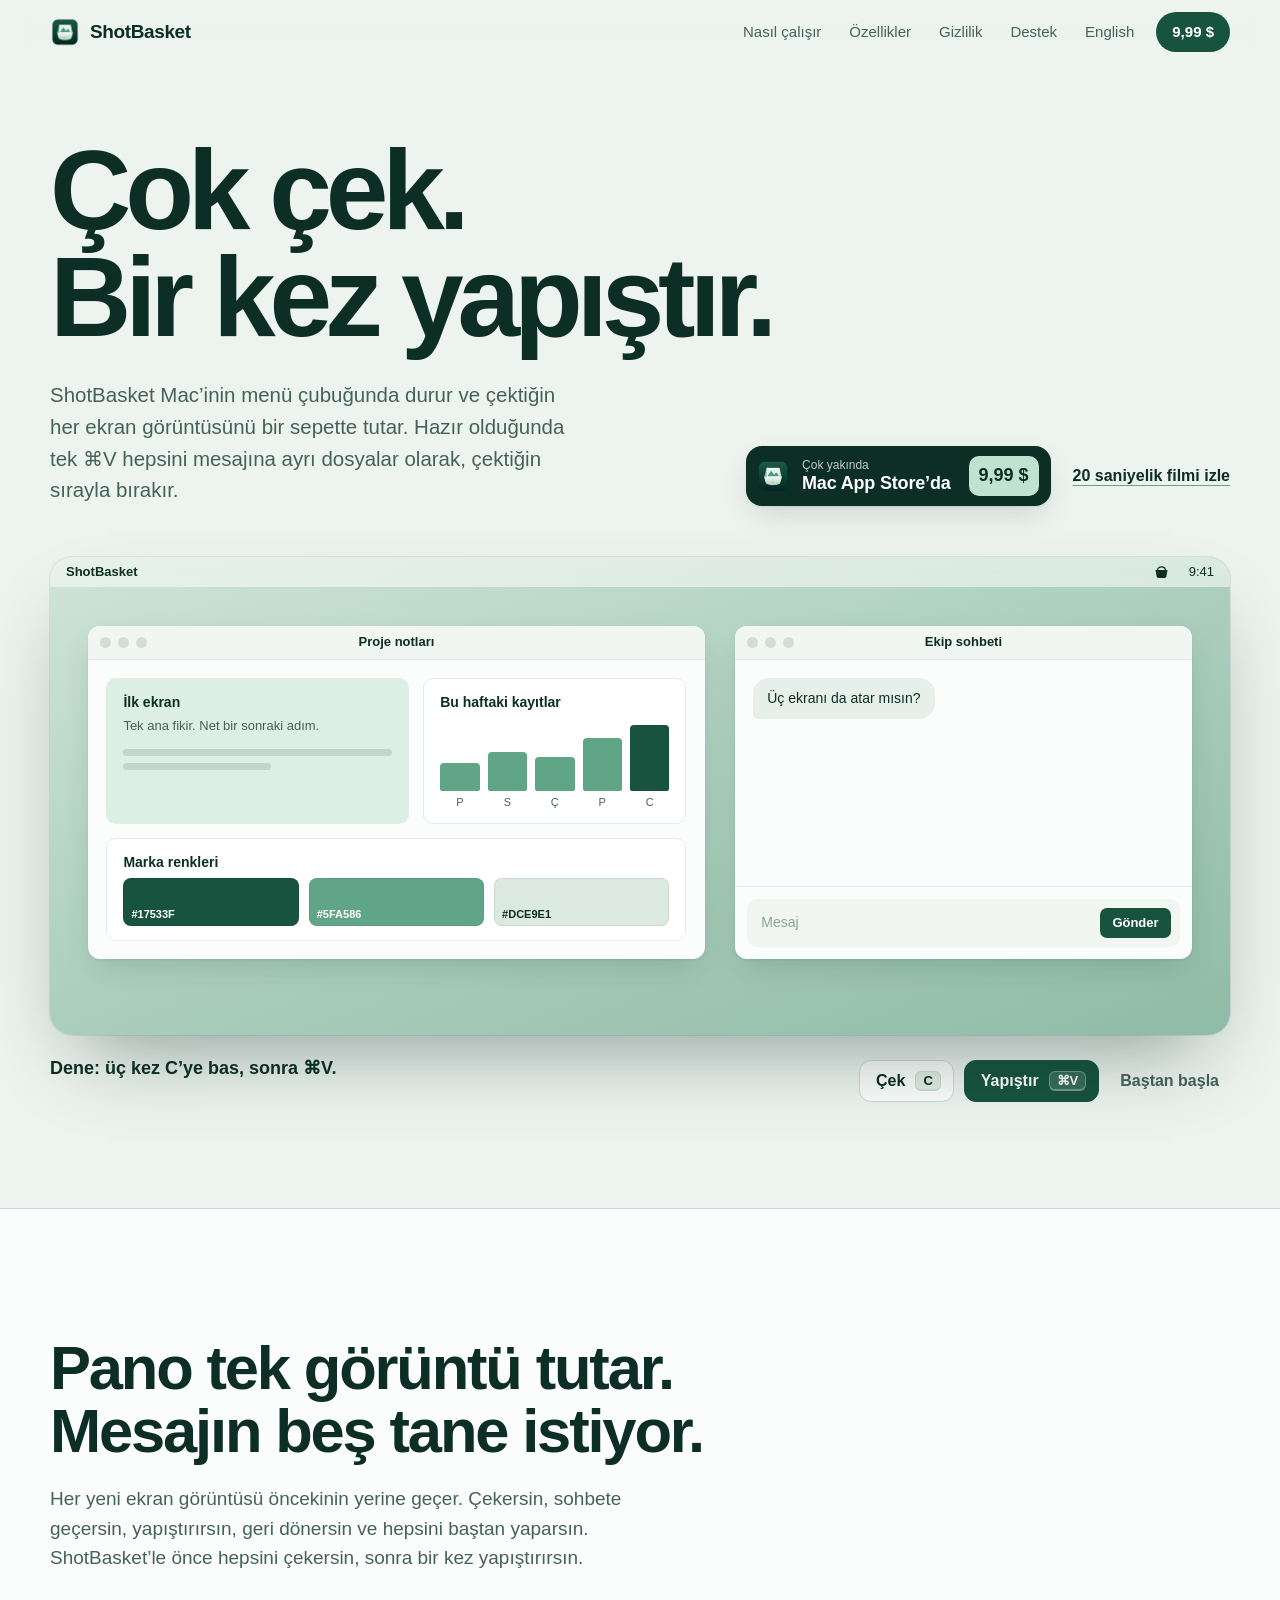
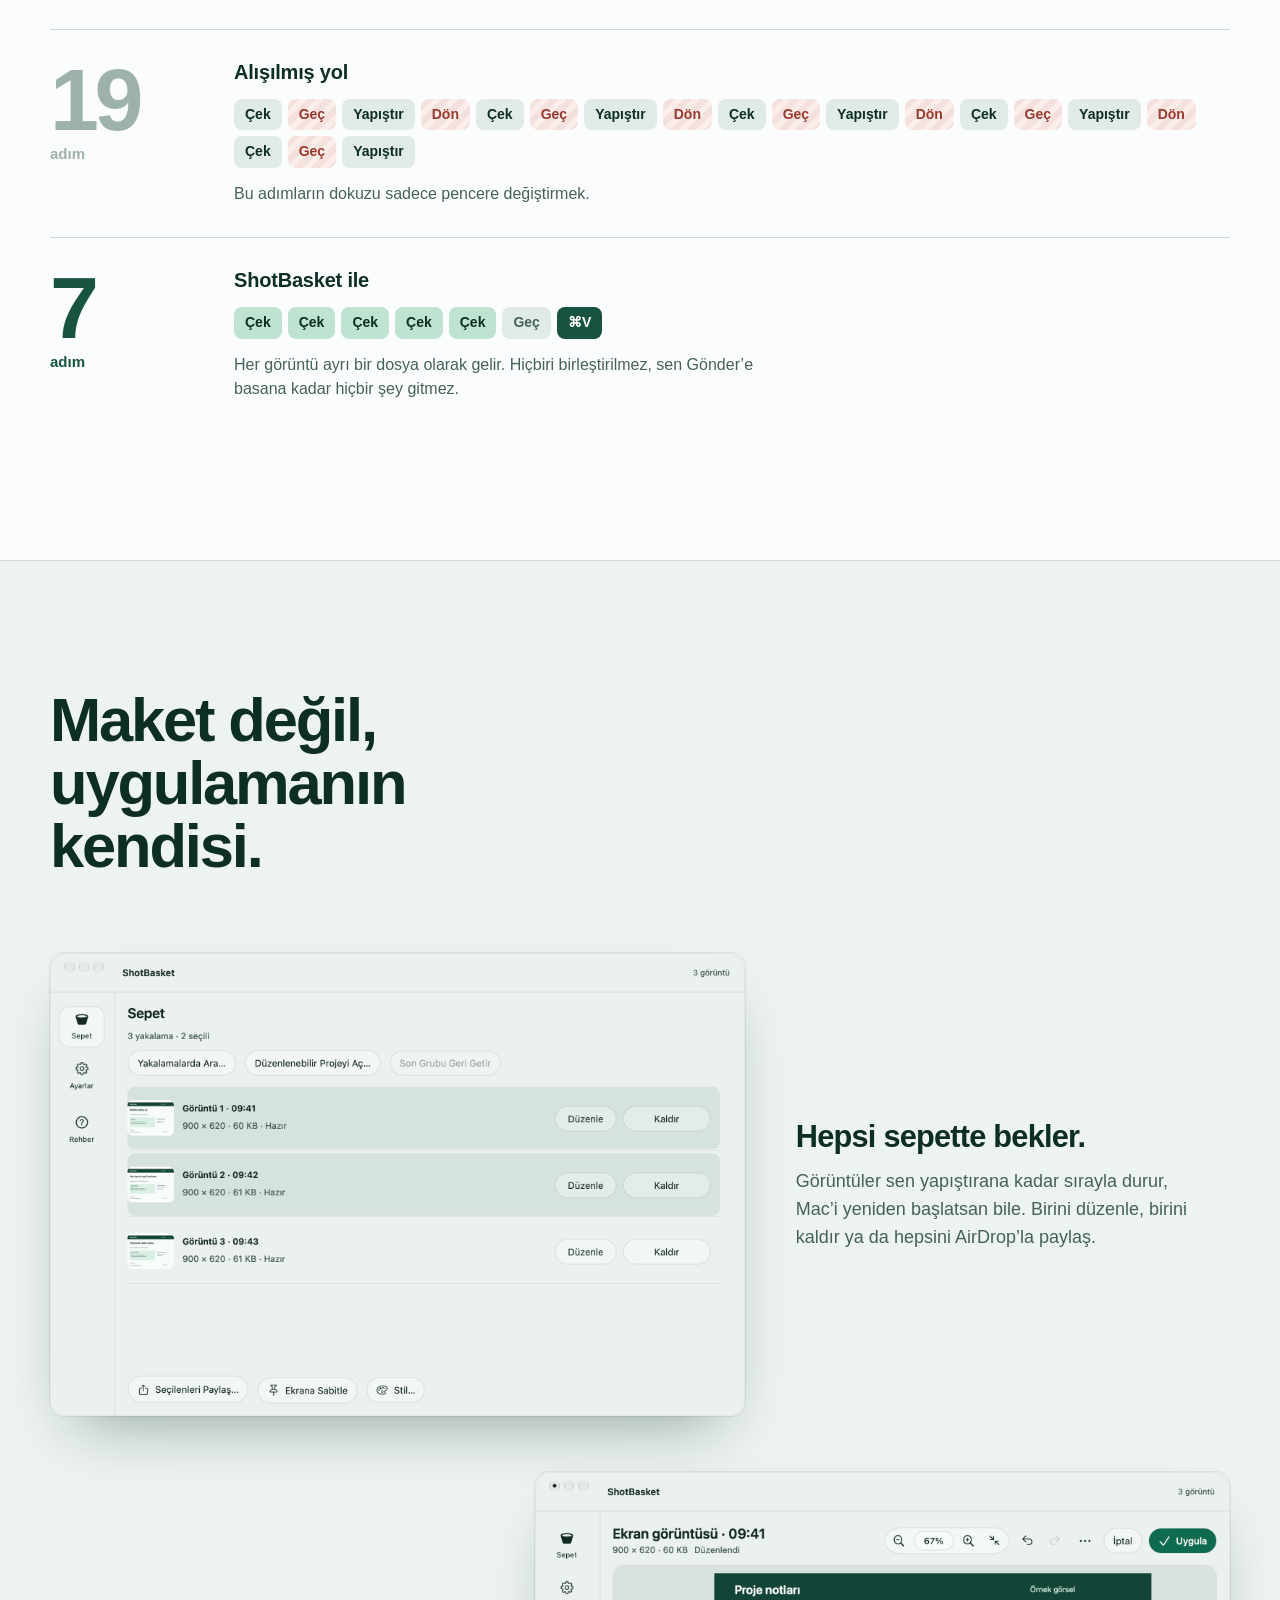
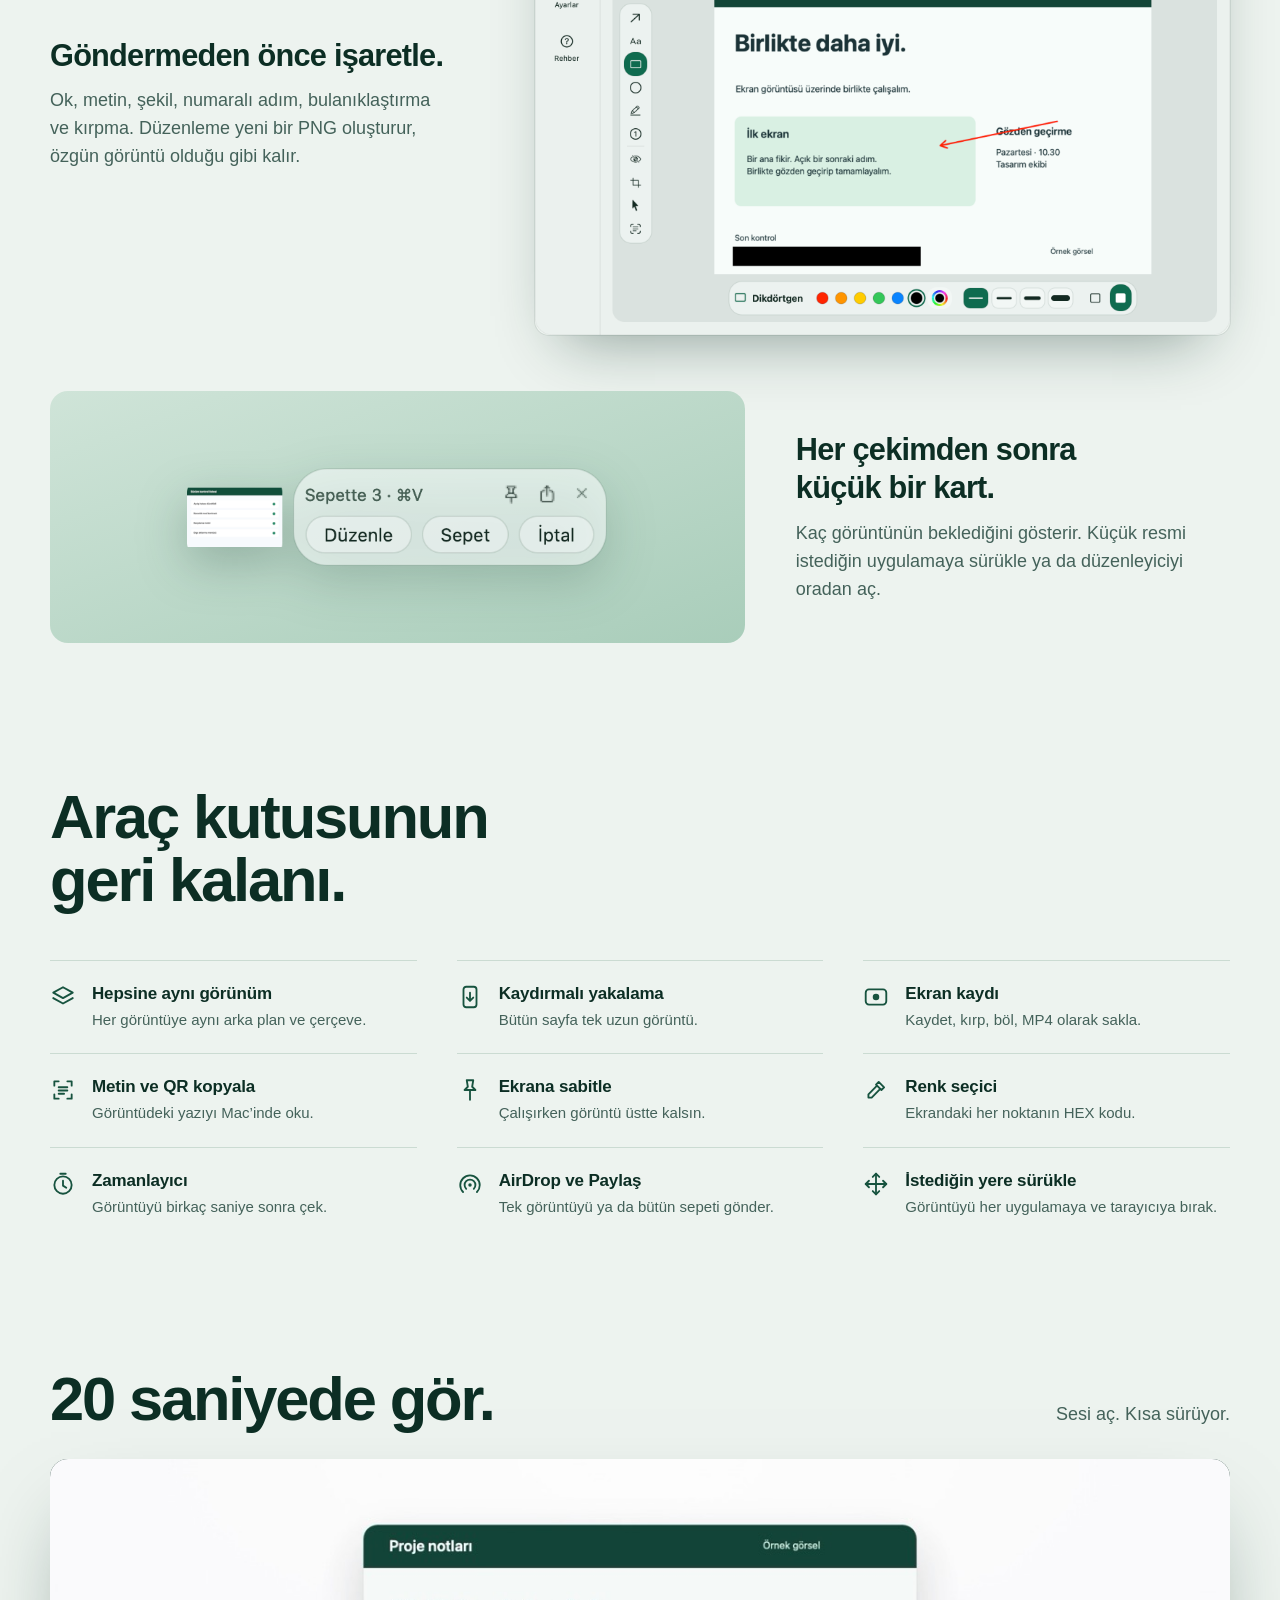
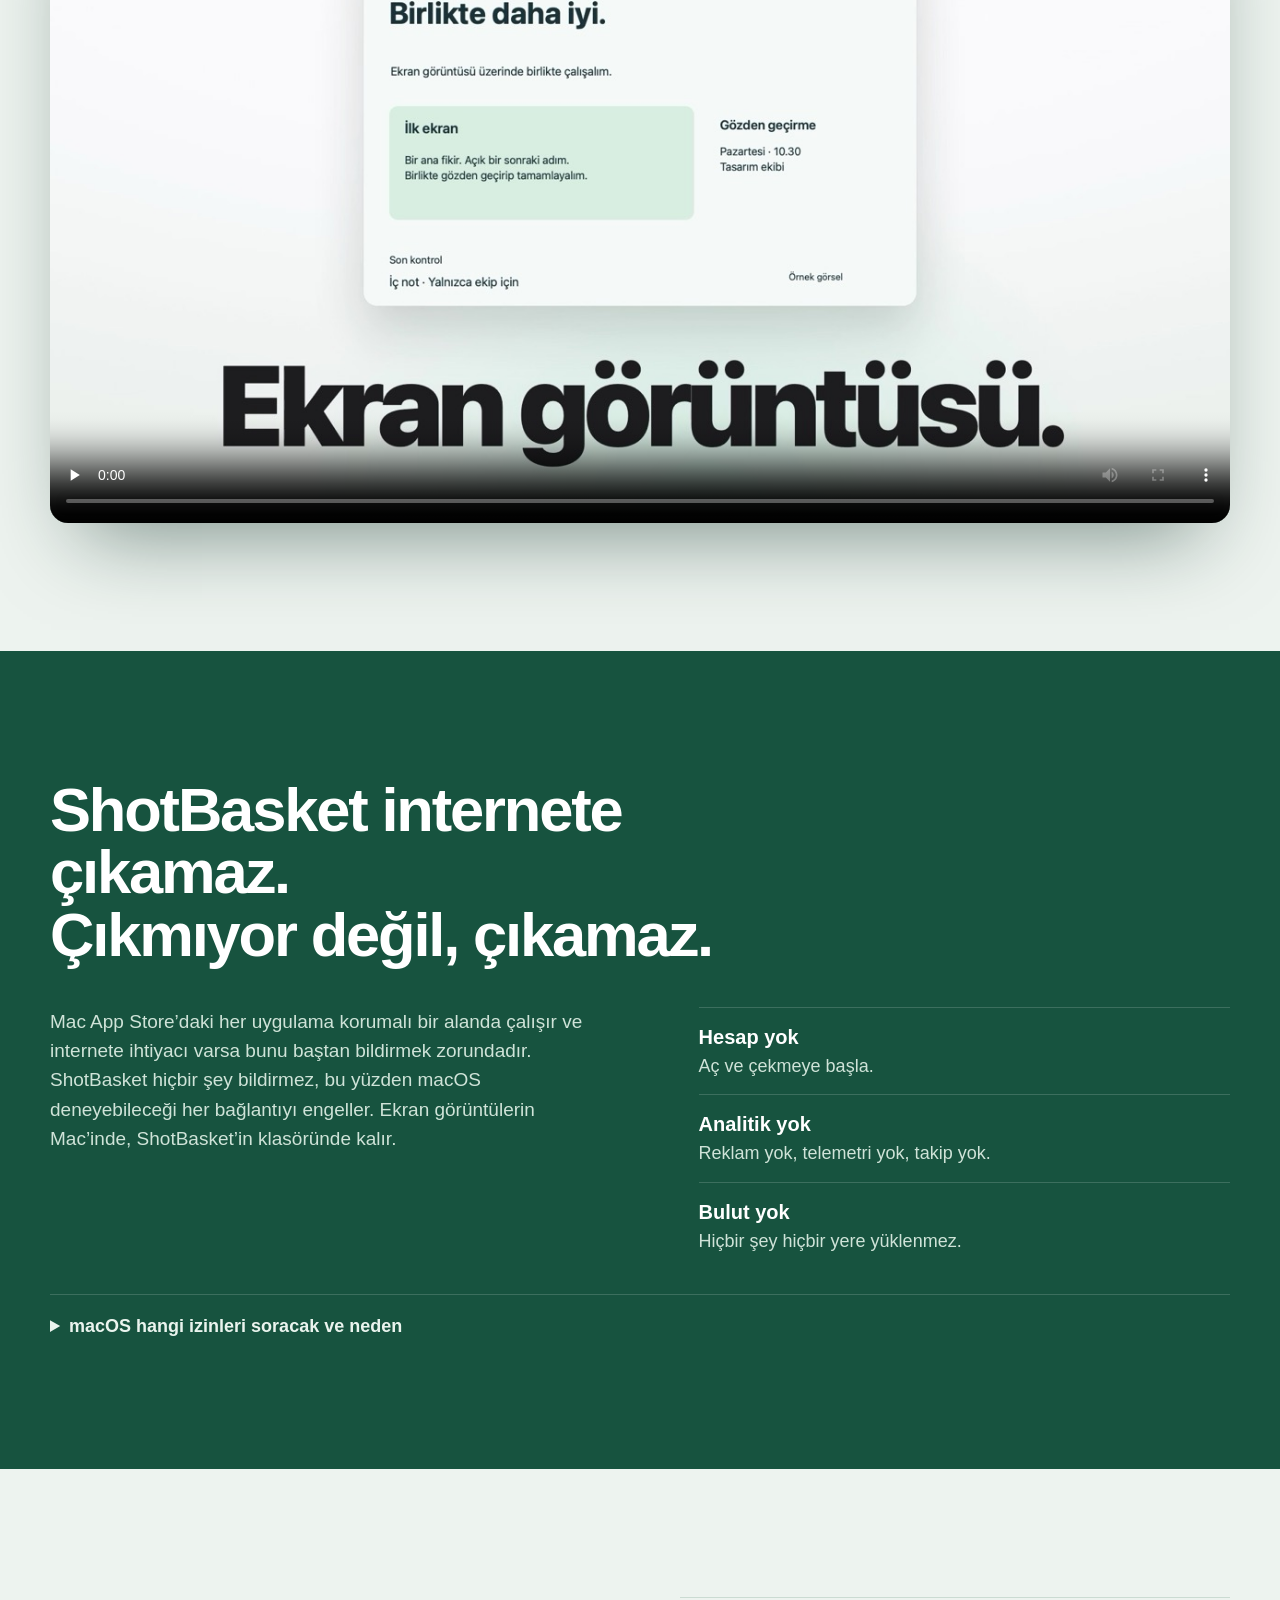
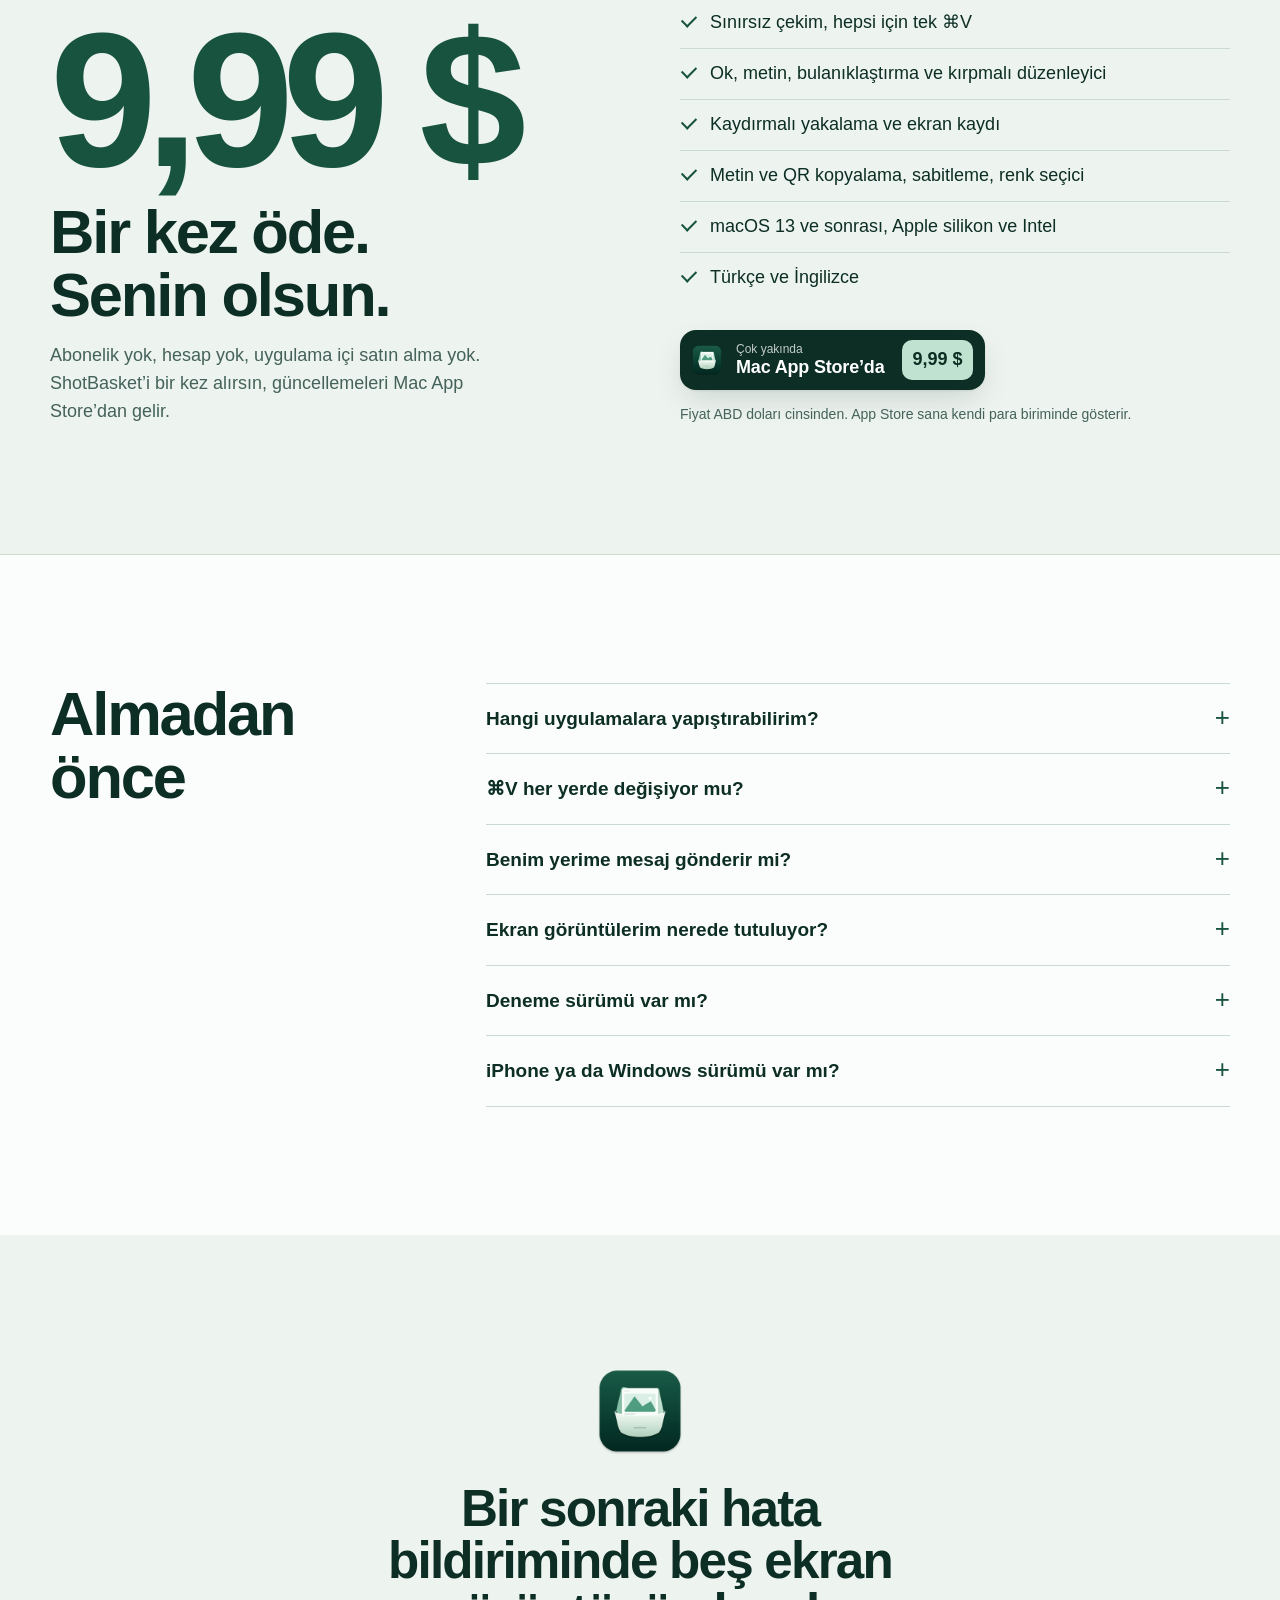
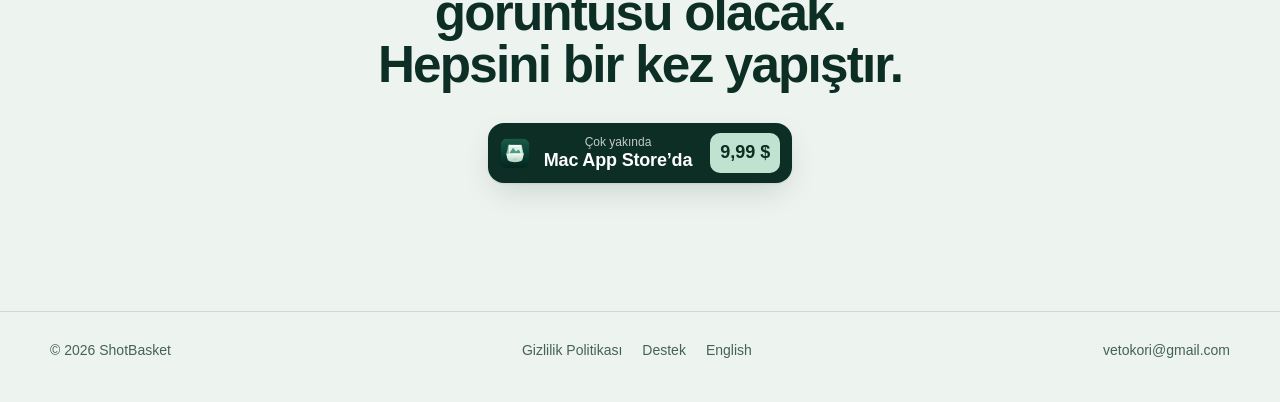
==== tr/index.html @ 0dda2597 "Move canonical URLs to shotbasket.com" ====
<!doctype html>
<html lang="tr">
<head>
<meta charset="utf-8">
<meta name="viewport" content="width=device-width, initial-scale=1, viewport-fit=cover">
<title>Mac için ShotBasket</title>
<meta name="description" content="Ekran görüntülerini Mac’inde biriktir, tek ⌘V ile hepsini ayrı dosyalar olarak yapıştır. Tek seferlik 9,99 $.">
<meta name="theme-color" content="#EDF3EF">
<link rel="alternate" hreflang="en" href="https://shotbasket.com/">
<link rel="alternate" hreflang="tr" href="https://shotbasket.com/tr/">
<meta property="og:title" content="ShotBasket: çok çek, bir kez yapıştır">
<meta property="og:description" content="Ekran görüntülerini Mac’inde biriktir, tek ⌘V ile hepsini ayrı dosyalar olarak yapıştır. Tek seferlik 9,99 $.">
<meta property="og:image" content="https://shotbasket.com/assets/og-tr.jpg">
<meta property="og:url" content="https://shotbasket.com/tr/">
<meta name="twitter:card" content="summary_large_image">
<link rel="icon" href="../assets/favicon.png">
<link rel="apple-touch-icon" href="../assets/apple-touch-icon.png">
<link rel="preload" href="../assets/fonts/schibsted-latin.woff2" as="font" type="font/woff2" crossorigin>
<link rel="stylesheet" href="../assets/site.css">
</head>
<body class="home">
<a class="skip" href="#main">İçeriğe geç</a>
<header class="top">
  <div class="wrap">
    <a class="brand" href="./"><img src="../assets/icon-256.png" alt="" width="30" height="30">ShotBasket</a>
    <nav aria-label="Main"><a class="opt" href="#dene">Nasıl çalışır</a><a class="opt" href="#ozellikler">Özellikler</a><a class="opt" href="#gizlilik">Gizlilik</a><a href="destek.html">Destek</a><a class="lang" href="../" hreflang="en" lang="en">English</a><a class="buy" href="#fiyat">9,99 $</a></nav>
  </div>
</header>

<main id="main">
  <section class="hero">
    <div class="wrap hero-head">
      <h1><span>Çok çek.</span> <span>Bir kez yapıştır.</span></h1>
      <div class="hero-side">
        <p class="lede">ShotBasket Mac’inin menü çubuğunda durur ve çektiğin her ekran görüntüsünü bir sepette tutar. Hazır olduğunda tek ⌘V hepsini mesajına ayrı dosyalar olarak, çektiğin sırayla bırakır.</p>
        <div class="cta"><a class="store" href="#fiyat"><img src="../assets/icon-256.png" alt="" width="34" height="34"><span><small>Çok yakında</small><b>Mac App Store’da</b></span><em>9,99 $</em></a><a class="film-link" href="#film" data-play-film>20 saniyelik filmi izle</a></div>
      </div>
    </div>
    <div class="wrap">
      <div class="desk" id="dene" role="group" aria-label="ShotBasket’i bu sayfada dene" data-strings="{&quot;card&quot;: &quot;Sepette {n} · ⌘V&quot;, &quot;s_captured&quot;: &quot;Sepette {n} görüntü var.&quot;, &quot;s_full&quot;: &quot;Üçü de sepette. Şimdi ⌘V’ye bas.&quot;, &quot;s_empty&quot;: &quot;Sepet boş. Önce bir şey çek.&quot;, &quot;s_pasted&quot;: &quot;{n} ayrı dosya sırayla yapıştırıldı. Hiçbir şey gönderilmedi.&quot;, &quot;hint_keys&quot;: &quot;Dene: üç kez C’ye bas, sonra ⌘V.&quot;, &quot;hint_touch&quot;: &quot;Dene: üç kez Çek’e dokun, sonra Yapıştır’a.&quot;}">
        <div class="menubar" aria-hidden="true"><b>ShotBasket</b><span class="tray"><span class="basket"><svg viewBox="0 0 24 24" aria-hidden="true"><path d="M3.5 8.5h17l-1.6 9.2a2.5 2.5 0 0 1-2.5 2.1H7.6a2.5 2.5 0 0 1-2.5-2.1z" fill="currentColor"/><path d="M6.5 8.5c0-2.6 2.5-4.5 5.5-4.5s5.5 1.9 5.5 4.5" fill="none" stroke="currentColor" stroke-width="1.8"/></svg><i class="badge">0</i></span><span>9:41</span></span></div>
        <div class="screens">
          <div class="dwin src" aria-hidden="true">
            <div class="wbar"><i></i><i></i><i></i><span>Proje notları</span></div>
            <div class="src-body">
              <div class="reg reg-a" data-reg><b>İlk ekran</b><p>Tek ana fikir. Net bir sonraki adım.</p><span class="line"></span><span class="line short"></span></div>
              <div class="reg reg-b" data-reg><b>Bu haftaki kayıtlar</b><div class="bars"><span style="--h:38%"><i>P</i></span><span style="--h:54%"><i>S</i></span><span style="--h:47%"><i>Ç</i></span><span style="--h:72%"><i>P</i></span><span style="--h:90%"><i>C</i></span></div></div>
              <div class="reg reg-c" data-reg><b>Marka renkleri</b><div class="sw"><span style="--c:#17533F"><i>#17533F</i></span><span style="--c:#5FA586"><i>#5FA586</i></span><span style="--c:#DCE9E1"><i>#DCE9E1</i></span></div></div>
            </div>
          </div>
          <div class="dwin chat">
            <div class="wbar" aria-hidden="true"><i></i><i></i><i></i><span>Ekip sohbeti</span></div>
            <div class="chat-body" aria-hidden="true"><p class="bubble">Üç ekranı da atar mısın?</p></div>
            <div class="composer"><div class="atts" aria-live="off"></div><div class="field" aria-hidden="true"><span>Mesaj</span><b>Gönder</b></div></div>
          </div>
        </div>
        <div class="sel" aria-hidden="true"><span></span></div>
        <div class="pcard" aria-hidden="true"><span class="pthumb"></span><b></b></div>
      </div>
      <div class="demo-bar">
        <div><p class="hint">Dene: üç kez C’ye bas, sonra ⌘V.</p><p class="status" role="status" aria-live="polite"></p></div>
        <div class="demo-btns"><button type="button" data-act="capture">Çek<kbd>C</kbd></button><button type="button" data-act="paste">Yapıştır<kbd>⌘V</kbd></button><button type="button" class="quiet" data-act="reset">Baştan başla</button></div>
      </div>
    </div>
  </section>

  <section class="why" id="neden">
    <div class="wrap">
      <h2>Pano tek görüntü tutar.<br>Mesajın beş tane istiyor.</h2>
      <p class="intro">Her yeni ekran görüntüsü öncekinin yerine geçer. Çekersin, sohbete geçersin, yapıştırırsın, geri dönersin ve hepsini baştan yaparsın. ShotBasket’le önce hepsini çekersin, sonra bir kez yapıştırırsın.</p>
      <div class="lane"><p class="n">19<small>adım</small></p><div><h3>Alışılmış yol</h3><ol><li>Çek</li><li class="w">Geç</li><li>Yapıştır</li><li class="w">Dön</li><li>Çek</li><li class="w">Geç</li><li>Yapıştır</li><li class="w">Dön</li><li>Çek</li><li class="w">Geç</li><li>Yapıştır</li><li class="w">Dön</li><li>Çek</li><li class="w">Geç</li><li>Yapıştır</li><li class="w">Dön</li><li>Çek</li><li class="w">Geç</li><li>Yapıştır</li></ol><p>Bu adımların dokuzu sadece pencere değiştirmek.</p></div></div>
      <div class="lane win"><p class="n">7<small>adım</small></p><div><h3>ShotBasket ile</h3><ol><li>Çek</li><li>Çek</li><li>Çek</li><li>Çek</li><li>Çek</li><li class="w">Geç</li><li class="v">⌘V</li></ol><p>Her görüntü ayrı bir dosya olarak gelir. Hiçbiri birleştirilmez, sen Gönder’e basana kadar hiçbir şey gitmez.</p></div></div>
    </div>
  </section>

  <section class="app" id="ozellikler">
    <div class="wrap">
      <h2>Maket değil, uygulamanın kendisi.</h2>
      <div class="row row-basket"><figure><img src="../assets/ui/basket-tr.png" alt="Üç görüntünün durduğu ShotBasket sepet penceresi" width="1920" height="1280" loading="lazy"></figure><div><h3>Hepsi sepette bekler.</h3><p>Görüntüler sen yapıştırana kadar sırayla durur, Mac’i yeniden başlatsan bile. Birini düzenle, birini kaldır ya da hepsini AirDrop’la paylaş.</p></div></div><div class="row row-editor"><figure><img src="../assets/ui/editor-tr.png" alt="Kırmızı ok ve karartılmış satırla ShotBasket düzenleyicisi" width="1920" height="1280" loading="lazy"></figure><div><h3>Göndermeden önce işaretle.</h3><p>Ok, metin, şekil, numaralı adım, bulanıklaştırma ve kırpma. Düzenleme yeni bir PNG oluşturur, özgün görüntü olduğu gibi kalır.</p></div></div><div class="row row-card"><figure><img src="../assets/ui/card-tr.png" alt="ShotBasket’in çekimden sonra gösterdiği kart" width="589" height="140" loading="lazy"></figure><div><h3>Her çekimden sonra küçük bir kart.</h3><p>Kaç görüntünün beklediğini gösterir. Küçük resmi istediğin uygulamaya sürükle ya da düzenleyiciyi oradan aç.</p></div></div>
      <h2 class="kit-h">Araç kutusunun geri kalanı.</h2>
      <ul class="kit"><li><svg viewBox="0 0 24 24" fill="none" stroke="currentColor" stroke-width="1.7" stroke-linecap="round" stroke-linejoin="round" aria-hidden="true"><path d="M12 3l9 5-9 5-9-5z"/><path d="M3 13l9 5 9-5"/></svg><div><h3>Hepsine aynı görünüm</h3><p>Her görüntüye aynı arka plan ve çerçeve.</p></div></li><li><svg viewBox="0 0 24 24" fill="none" stroke="currentColor" stroke-width="1.7" stroke-linecap="round" stroke-linejoin="round" aria-hidden="true"><rect x="6" y="2.5" width="12" height="19" rx="2.5"/><path d="M12 8v7"/><path d="M9 12.5l3 3 3-3"/></svg><div><h3>Kaydırmalı yakalama</h3><p>Bütün sayfa tek uzun görüntü.</p></div></li><li><svg viewBox="0 0 24 24" fill="none" stroke="currentColor" stroke-width="1.7" stroke-linecap="round" stroke-linejoin="round" aria-hidden="true"><rect x="2.5" y="5" width="19" height="14" rx="3"/><circle cx="12" cy="12" r="3" fill="currentColor" stroke="none"/></svg><div><h3>Ekran kaydı</h3><p>Kaydet, kırp, böl, MP4 olarak sakla.</p></div></li><li><svg viewBox="0 0 24 24" fill="none" stroke="currentColor" stroke-width="1.7" stroke-linecap="round" stroke-linejoin="round" aria-hidden="true"><path d="M4 8V4h4"/><path d="M16 4h4v4"/><path d="M20 16v4h-4"/><path d="M8 20H4v-4"/><path d="M8 9.5h8"/><path d="M8 12.5h8"/><path d="M8 15.5h5"/></svg><div><h3>Metin ve QR kopyala</h3><p>Görüntüdeki yazıyı Mac’inde oku.</p></div></li><li><svg viewBox="0 0 24 24" fill="none" stroke="currentColor" stroke-width="1.7" stroke-linecap="round" stroke-linejoin="round" aria-hidden="true"><path d="M9 3h6l-1 6 3 3H7l3-3z"/><path d="M12 12v9"/></svg><div><h3>Ekrana sabitle</h3><p>Çalışırken görüntü üstte kalsın.</p></div></li><li><svg viewBox="0 0 24 24" fill="none" stroke="currentColor" stroke-width="1.7" stroke-linecap="round" stroke-linejoin="round" aria-hidden="true"><path d="M14.5 4.5l5 5-2.5 2.5-5-5z"/><path d="M12.5 8.5L5 16v3h3l7.5-7.5"/></svg><div><h3>Renk seçici</h3><p>Ekrandaki her noktanın HEX kodu.</p></div></li><li><svg viewBox="0 0 24 24" fill="none" stroke="currentColor" stroke-width="1.7" stroke-linecap="round" stroke-linejoin="round" aria-hidden="true"><circle cx="12" cy="13" r="8"/><path d="M12 9v4.5l3 2"/><path d="M9.5 2.5h5"/></svg><div><h3>Zamanlayıcı</h3><p>Görüntüyü birkaç saniye sonra çek.</p></div></li><li><svg viewBox="0 0 24 24" fill="none" stroke="currentColor" stroke-width="1.7" stroke-linecap="round" stroke-linejoin="round" aria-hidden="true"><circle cx="12" cy="13" r="1.6" fill="currentColor" stroke="none"/><path d="M8.5 16.5a5 5 0 1 1 7 0"/><path d="M5.6 19.4a9 9 0 1 1 12.8 0"/></svg><div><h3>AirDrop ve Paylaş</h3><p>Tek görüntüyü ya da bütün sepeti gönder.</p></div></li><li><svg viewBox="0 0 24 24" fill="none" stroke="currentColor" stroke-width="1.7" stroke-linecap="round" stroke-linejoin="round" aria-hidden="true"><path d="M12 2.5v19"/><path d="M2.5 12h19"/><path d="M9 5.5l3-3 3 3"/><path d="M9 18.5l3 3 3-3"/><path d="M5.5 9l-3 3 3 3"/><path d="M18.5 9l3 3-3 3"/></svg><div><h3>İstediğin yere sürükle</h3><p>Görüntüyü her uygulamaya ve tarayıcıya bırak.</p></div></li></ul>
    </div>
  </section>

  <section class="film" id="film">
    <div class="wrap">
      <div class="film-head"><h2>20 saniyede gör.</h2><p>Sesi aç. Kısa sürüyor.</p></div>
      <div class="screen"><video controls playsinline preload="none" poster="../assets/video/poster-tr.jpg"><source src="../assets/video/promo-tr.mp4" type="video/mp4"></video></div>
    </div>
  </section>

  <section class="privacy" id="gizlilik">
    <div class="wrap">
      <h2>ShotBasket internete çıkamaz.<br>Çıkmıyor değil, çıkamaz.</h2>
      <div class="privacy-body"><p>Mac App Store’daki her uygulama korumalı bir alanda çalışır ve internete ihtiyacı varsa bunu baştan bildirmek zorundadır. ShotBasket hiçbir şey bildirmez, bu yüzden macOS deneyebileceği her bağlantıyı engeller. Ekran görüntülerin Mac’inde, ShotBasket’in klasöründe kalır.</p><ul><li><b>Hesap yok</b>Aç ve çekmeye başla.</li><li><b>Analitik yok</b>Reklam yok, telemetri yok, takip yok.</li><li><b>Bulut yok</b>Hiçbir şey hiçbir yere yüklenmez.</li></ul>
      <details class="perms"><summary>macOS hangi izinleri soracak ve neden</summary><dl><div><dt>Ekran Kaydı</dt><dd>Ekran görüntüsü ve ekran kaydı almak için. Yeni macOS sürümlerinde adı Ekran ve Sistem Sesi Kaydı.</dd></div><div><dt>Erişilebilirlik</dt><dd>Yakalama kısayolları ve sepeti ⌘V ile yapıştırmak için. macOS 27’de adı Aygıt Denetimi ve Veri Erişimi.</dd></div><div><dt>Mikrofon (isteğe bağlı)</dt><dd>Sadece ekran kaydına sesini eklemek istersen.</dd></div></dl></details></div>
    </div>
  </section>

  <section class="price" id="fiyat">
    <div class="wrap">
      <div class="price-main"><p class="amount">9,99 $</p><h2>Bir kez öde. Senin olsun.</h2><p>Abonelik yok, hesap yok, uygulama içi satın alma yok. ShotBasket’i bir kez alırsın, güncellemeleri Mac App Store’dan gelir.</p></div>
      <div class="price-side"><ul><li>Sınırsız çekim, hepsi için tek ⌘V</li><li>Ok, metin, bulanıklaştırma ve kırpmalı düzenleyici</li><li>Kaydırmalı yakalama ve ekran kaydı</li><li>Metin ve QR kopyalama, sabitleme, renk seçici</li><li>macOS 13 ve sonrası, Apple silikon ve Intel</li><li>Türkçe ve İngilizce</li></ul><a class="store" href="#main"><img src="../assets/icon-256.png" alt="" width="34" height="34"><span><small>Çok yakında</small><b>Mac App Store’da</b></span><em>9,99 $</em></a><p class="fine">Fiyat ABD doları cinsinden. App Store sana kendi para biriminde gösterir.</p></div>
    </div>
  </section>

  <section class="faq">
    <div class="wrap">
      <h2>Almadan önce</h2>
      <div class="qs"><details><summary>Hangi uygulamalara yapıştırabilirim?</summary><p>Yapıştırınca dosya kabul eden her uygulamaya ve web sayfasına: e-posta, sohbet uygulamaları, notlar, iş takip araçları ve çoğu yükleme alanı. Dosyaları nasıl göstereceğine uygulama karar verir.</p></details><details><summary>⌘V her yerde değişiyor mu?</summary><p>Yalnızca sepette bekleyen görüntü varken. Sepet boşken ya da ShotBasket’i menü çubuğundan duraklattığında ⌘V, Mac’in normal yapıştırmasıdır.</p></details><details><summary>Benim yerime mesaj gönderir mi?</summary><p>Hayır. ShotBasket dosyaları tıkladığın alana yapıştırır. Return’e basmaz, hiçbir şey göndermez.</p></details><details><summary>Ekran görüntülerim nerede tutuluyor?</summary><p>Mac’inde ShotBasket’in kendi klasöründe. Sepetten çıkan görüntü seçtiğin süre sonunda silinir, bu süre en az on dakikadır. Kalıcı kopya için Ekran Görüntülerini Klasöre Kaydet’i aç.</p></details><details><summary>Deneme sürümü var mı?</summary><p>Mac App Store’da ücretli uygulamalar için deneme sürümü yok. ShotBasket sana uymazsa reportaproblem.apple.com adresinden Apple’dan iade isteyebilirsin.</p></details><details><summary>iPhone ya da Windows sürümü var mı?</summary><p>Hayır. ShotBasket Mac için yapıldı.</p></details></div>
    </div>
  </section>

  <section class="end">
    <div class="wrap">
      <img src="../assets/icon-512.png" alt="" width="96" height="96">
      <h2>Bir sonraki hata bildiriminde beş ekran görüntüsü olacak. Hepsini bir kez yapıştır.</h2>
      <a class="store" href="#fiyat"><img src="../assets/icon-256.png" alt="" width="34" height="34"><span><small>Çok yakında</small><b>Mac App Store’da</b></span><em>9,99 $</em></a>
    </div>
  </section>
</main>

<footer>
  <div class="wrap">
    <span>© 2026 ShotBasket</span>
    <nav aria-label="Footer"><a href="gizlilik.html">Gizlilik Politikası</a><a href="destek.html">Destek</a><a href="../" hreflang="en" lang="en">English</a></nav>
    <span class="mail">vetokori@gmail.com</span>
  </div>
</footer>
<script src="../assets/site.js"></script>
</body>
</html>
---- assets/site.css ----
/* ShotBasket site. Light mint desk like the app's own light UI; forest-green ink; one face. */
@font-face { font-family: "Schibsted"; src: url(fonts/schibsted-latin.woff2) format("woff2"); font-weight: 400 900; font-display: swap;
  unicode-range: U+0000-00FF, U+0131, U+0152-0153, U+02BB-02BC, U+02C6, U+02DA, U+02DC, U+2000-206F, U+20AC, U+2122, U+2212, U+FEFF, U+FFFD; }
@font-face { font-family: "Schibsted"; src: url(fonts/schibsted-latin-ext.woff2) format("woff2"); font-weight: 400 900; font-display: swap;
  unicode-range: U+0100-02BA, U+02BD-02C5, U+02C7-02CC, U+02CE-02D7, U+02DD-02FF, U+1E00-1E9F, U+20A0-20AB, U+20AD-20C4, U+A720-A7FF; }

:root {
  --paper: #EDF3EF; --paper-2: #E1EBE5; --white: #FBFDFC; --line: #CBDBD2;
  --ink: #0C2E24; --ink-2: #44625A; --forest: #17533F; --leaf: #5FA586; --mint: #BFE3D0; --badge: #E0483A;
  --shadow: 0 1px 2px rgba(12,46,36,.08), 0 12px 32px -8px rgba(12,46,36,.18);
  --font: "Schibsted", -apple-system, BlinkMacSystemFont, "Helvetica Neue", Arial, sans-serif;
  color-scheme: light;
}
* { box-sizing: border-box; }
html { scroll-behavior: smooth; -webkit-text-size-adjust: 100%; }
body { margin: 0; background: var(--paper); color: var(--ink); font: 400 18px/1.55 var(--font); -webkit-font-smoothing: antialiased; }
img, video { display: block; max-width: 100%; height: auto; }
a { color: inherit; }
h1, h2, h3 { margin: 0; font-weight: 800; text-wrap: balance; }
h2 { font-size: clamp(34px, 4.8vw, 62px); line-height: 1.02; letter-spacing: -.035em; }
h3 { font-size: 20px; line-height: 1.25; letter-spacing: -.01em; font-weight: 700; }
p { margin: 0; text-wrap: pretty; }
kbd { font: inherit; }
:focus-visible { outline: 3px solid var(--leaf); outline-offset: 3px; border-radius: 6px; }
.wrap { width: min(1180px, 100% - 32px); margin-inline: auto; }
.skip { position: absolute; left: -999px; top: 8px; background: var(--ink); color: #fff; padding: 8px 14px; border-radius: 8px; z-index: 50; }
.skip:focus { left: 16px; }
section { padding: clamp(72px, 10vw, 136px) 0; }

/* Header */
.top { position: sticky; top: 0; z-index: 20; background: rgba(237,243,239,.86); backdrop-filter: saturate(1.4) blur(14px); -webkit-backdrop-filter: saturate(1.4) blur(14px); border-bottom: 1px solid transparent; transition: border-color .2s; }
.top.scrolled { border-bottom-color: var(--line); }
.top .wrap { display: flex; align-items: center; justify-content: space-between; height: 64px; gap: 16px; }
.brand { display: flex; align-items: center; gap: 10px; font-weight: 800; font-size: 19px; letter-spacing: -.02em; text-decoration: none; }
.brand img { border-radius: 7px; }
.top nav { display: flex; align-items: center; gap: 4px; font-size: 15px; font-weight: 500; }
.top nav a { text-decoration: none; padding: 8px 12px; border-radius: 999px; color: var(--ink-2); }
.top nav a:hover, .top nav a[aria-current] { color: var(--ink); background: var(--paper-2); }
.top nav .buy { background: var(--forest); color: #fff; font-weight: 700; margin-left: 6px; padding-inline: 16px; white-space: nowrap; }
.top nav .buy:hover { background: var(--ink); color: #fff; }

/* Store button */
.store { display: inline-flex; align-items: center; gap: 12px; background: var(--ink); color: #fff; text-decoration: none; padding: 10px 12px 10px 10px; border-radius: 16px; box-shadow: var(--shadow); transition: transform .15s, background .15s; }
.store:hover { background: var(--forest); transform: translateY(-1px); }
.store img { border-radius: 8px; }
.store span { display: grid; line-height: 1.15; }
.store small { font-size: 12px; opacity: .75; }
.store b { font-size: 18px; letter-spacing: -.01em; }
.store em { font-style: normal; font-weight: 800; background: var(--mint); color: var(--ink); padding: 6px 10px; border-radius: 10px; margin-left: 6px; }

/* Hero */
.hero { padding: clamp(36px, 6vw, 72px) 0 clamp(64px, 8vw, 104px); }
.hero-head { display: grid; grid-template-columns: 1fr auto; gap: 28px 56px; align-items: end; margin-bottom: clamp(32px, 4vw, 52px); }
.hero h1 { grid-column: 1 / -1; }
.hero-side { display: contents; }
.hero h1 { font-size: clamp(54px, 8.8vw, 128px); line-height: .95; letter-spacing: -.055em; font-weight: 850; }
.hero h1 span { display: block; }
.lede { font-size: clamp(18px, 1.6vw, 21px); color: var(--ink-2); max-width: 46ch; }
.hero .cta { justify-content: flex-end; }
.cta { display: flex; flex-wrap: wrap; align-items: center; gap: 14px 22px; }
.film-link { font-weight: 600; font-size: 16px; text-underline-offset: 4px; text-decoration-color: var(--leaf); }

/* Demo desk */
.desk { position: relative; border-radius: 22px; overflow: hidden; background: linear-gradient(160deg, #CFE4D8 0%, #A9CDBA 55%, #8FBCA6 100%); box-shadow: 0 0 0 1px rgba(12,46,36,.08), 0 40px 80px -30px rgba(12,46,36,.45); user-select: none; -webkit-user-select: none; }
.menubar { display: flex; justify-content: space-between; align-items: center; height: 30px; padding: 0 16px; background: rgba(251,253,252,.55); backdrop-filter: blur(10px); font-size: 13px; color: var(--ink); }
.tray { display: flex; align-items: center; gap: 16px; font-weight: 500; }
.basket { position: relative; display: grid; place-items: center; width: 22px; height: 22px; color: var(--ink); }
.basket svg { width: 17px; height: 17px; }
.basket.bump { animation: bump .35s ease; }
.badge { position: absolute; top: -5px; right: -9px; min-width: 16px; height: 16px; padding: 0 4px; border-radius: 8px; background: var(--badge); color: #fff; font: 700 10px/16px var(--font); font-style: normal; text-align: center; transform: scale(0); transition: transform .2s; }
.badge.on { transform: scale(1); }
@keyframes bump { 40% { transform: translateY(2px) scale(1.15); } }
.screens { display: grid; grid-template-columns: 1.35fr 1fr; gap: clamp(16px, 2.4vw, 32px); padding: clamp(18px, 3vw, 40px); padding-bottom: clamp(56px, 6vw, 76px); }
.dwin { background: var(--white); border-radius: 12px; box-shadow: var(--shadow); overflow: hidden; display: flex; flex-direction: column; }
.wbar { position: relative; display: flex; align-items: center; gap: 7px; height: 34px; padding: 0 12px; background: #F1F6F3; border-bottom: 1px solid #E1EAE5; font-size: 13px; font-weight: 600; }
.wbar i { width: 11px; height: 11px; border-radius: 50%; background: #D3DDD8; }
.wbar span { position: absolute; left: 0; right: 0; text-align: center; pointer-events: none; }
.src-body { display: grid; grid-template-columns: 1.15fr 1fr; gap: 14px; padding: 18px; flex: 1; }
.reg { border-radius: 10px; padding: 14px 16px; font-size: 13px; line-height: 1.35; background: #fff; border: 1px solid #E3ECE7; }
.reg b { display: block; font-size: 14px; margin-bottom: 6px; }
.reg-a { background: #DDEEE5; border-color: transparent; }
.reg-a p { color: var(--ink-2); margin-bottom: 14px; }
.reg-a .line { display: block; height: 7px; border-radius: 4px; background: rgba(12,46,36,.12); margin-top: 7px; }
.reg-a .line.short { width: 55%; }
.reg-c { grid-column: 1 / -1; }
.bars { display: flex; align-items: flex-end; gap: 8px; height: 92px; padding-bottom: 18px; }
.bars span { position: relative; flex: 1; height: var(--h); background: var(--leaf); border-radius: 4px 4px 2px 2px; }
.bars span:last-child { background: var(--forest); }
.bars i { position: absolute; bottom: -18px; left: 0; right: 0; text-align: center; font-style: normal; font-size: 11px; color: var(--ink-2); }
.sw { display: flex; gap: 10px; }
.sw span { flex: 1; height: 48px; border-radius: 8px; background: var(--c); box-shadow: inset 0 0 0 1px rgba(12,46,36,.08); position: relative; }
.sw i { position: absolute; left: 8px; bottom: 6px; font: 600 11px var(--font); font-style: normal; color: #fff; }
.sw span:last-child i { color: var(--ink); }
.chat-body { flex: 1; padding: 18px; }
.bubble { display: inline-block; max-width: 85%; background: #E7EFEA; padding: 10px 14px; border-radius: 16px 16px 16px 5px; font-size: 14px; }
.composer { border-top: 1px solid #E1EAE5; padding: 12px; }
.atts { display: flex; gap: 10px; min-height: 0; flex-wrap: wrap; }
.atts:not(:empty) { margin-bottom: 10px; }
.att { margin: 0; width: 92px; animation: drop .45s cubic-bezier(.2,.9,.3,1.2) both; }
.att-img { height: 62px; border-radius: 8px; overflow: hidden; background: #fff; box-shadow: 0 0 0 1px #DCE6E0, 0 4px 10px -4px rgba(12,46,36,.3); position: relative; }
.att-img > * { position: absolute; top: 0; left: 0; transform-origin: 0 0; margin: 0; pointer-events: none; }
.att figcaption { font-size: 11px; color: var(--ink-2); margin-top: 4px; text-align: center; }
@keyframes drop { from { opacity: 0; transform: translateY(-14px) scale(.9); } }
.field { display: flex; justify-content: space-between; align-items: center; background: #F1F6F3; border-radius: 10px; padding: 9px 9px 9px 14px; font-size: 14px; color: #8AA197; }
.field b { background: var(--forest); color: #fff; font-size: 13px; padding: 5px 12px; border-radius: 7px; }
.sel { position: absolute; display: none; border: 1px solid rgba(255,255,255,.95); outline: 1px solid rgba(12,46,36,.45); background: rgba(12,46,36,.12); pointer-events: none; z-index: 4; }
.sel span { position: absolute; right: -2px; bottom: -24px; font: 600 11px var(--font); background: rgba(12,46,36,.82); color: #fff; padding: 2px 6px; border-radius: 4px; white-space: nowrap; }
.flash { animation: flash .35s ease-out; }
@keyframes flash { 0% { box-shadow: 0 0 0 999px rgba(255,255,255,.0) inset; } 20% { box-shadow: 0 0 0 999px rgba(255,255,255,.85) inset; } }
.fly { position: absolute; z-index: 5; pointer-events: none; overflow: hidden; border-radius: 8px; box-shadow: 0 10px 24px -6px rgba(12,46,36,.45); transform-origin: 0 0; }
.fly > * { margin: 0; transform-origin: 0 0; }
.pcard { position: absolute; right: clamp(16px, 3vw, 40px); bottom: 14px; z-index: 3; display: flex; align-items: center; gap: 10px; background: rgba(251,253,252,.92); backdrop-filter: blur(12px); border-radius: 999px; padding: 6px 16px 6px 6px; box-shadow: var(--shadow); font-size: 14px; opacity: 0; transform: translateY(10px); transition: opacity .25s, transform .25s; }
.pcard.on { opacity: 1; transform: none; }
.pthumb { width: 46px; height: 30px; border-radius: 6px; overflow: hidden; background: #DDEEE5; position: relative; }
.pthumb > * { position: absolute; top: 0; left: 0; transform-origin: 0 0; margin: 0; }
.demo-bar { display: flex; flex-wrap: wrap; justify-content: space-between; align-items: center; gap: 16px 24px; margin-top: 20px; }
.hint { font-weight: 700; font-size: 18px; }
.status { color: var(--ink-2); font-size: 15px; min-height: 1.5em; }
.demo-btns { display: flex; gap: 10px; flex-wrap: wrap; }
.demo-btns button { display: inline-flex; align-items: center; gap: 10px; font: 700 16px var(--font); color: var(--ink); background: var(--white); border: 1px solid var(--line); border-radius: 12px; padding: 10px 12px 10px 16px; cursor: pointer; transition: background .15s, transform .1s; }
.demo-btns button:hover { background: #fff; border-color: var(--leaf); }
.demo-btns button:active { transform: translateY(1px); }
.demo-btns kbd { font-size: 13px; font-weight: 700; background: var(--paper-2); border: 1px solid var(--line); border-bottom-width: 2px; border-radius: 6px; padding: 1px 7px; }
.demo-btns button[data-act="paste"] { background: var(--forest); color: #fff; border-color: var(--forest); }
.demo-btns button[data-act="paste"] kbd { background: rgba(255,255,255,.14); border-color: rgba(255,255,255,.3); color: #fff; }
.demo-btns .quiet { background: transparent; border-color: transparent; color: var(--ink-2); padding-inline: 10px; }
.demo-btns .quiet:hover { background: var(--paper-2); border-color: transparent; }

/* Why */
.why { background: var(--white); border-block: 1px solid var(--line); }
.why .intro { max-width: 58ch; color: var(--ink-2); margin: 22px 0 56px; font-size: 19px; }
.lane { display: grid; grid-template-columns: 160px 1fr; gap: 24px; padding: 30px 0; border-top: 1px solid var(--line); }
.lane .n { font-size: 88px; font-weight: 850; line-height: .9; letter-spacing: -.05em; color: #9DB3A9; }
.lane.win .n { color: var(--forest); }
.lane .n small { display: block; font-size: 15px; letter-spacing: 0; font-weight: 600; margin-top: 8px; }
.lane h3 { margin-bottom: 14px; }
.lane ol { list-style: none; padding: 0; margin: 0 0 14px; display: flex; flex-wrap: wrap; gap: 6px; }
.lane li { font-size: 14px; font-weight: 600; padding: 5px 11px; border-radius: 8px; background: var(--paper-2); }
.lane li.w { background: repeating-linear-gradient(-45deg, #F4E1DD 0 6px, #FBEDEA 6px 12px); color: #9A3A2E; }
.lane.win li { background: var(--mint); }
.lane.win li.w { background: var(--paper-2); color: var(--ink-2); }
.lane li.v { background: var(--forest); color: #fff; }
.lane p:last-child { color: var(--ink-2); font-size: 16px; max-width: 60ch; }

/* App */
.app > .wrap > h2 { max-width: 14ch; margin-bottom: 48px; }
.row { display: grid; grid-template-columns: 1.6fr 1fr; gap: clamp(24px, 4vw, 64px); align-items: center; padding: 28px 0; }
.row:nth-of-type(even) { grid-template-columns: 1fr 1.6fr; }
.row:nth-of-type(even) figure { order: 2; }
.row figure { margin: 0; }
.row img { border-radius: 14px; box-shadow: 0 0 0 1px rgba(12,46,36,.08), 0 30px 60px -28px rgba(12,46,36,.45); }
.row-card figure { background: linear-gradient(160deg, #CFE4D8, #A9CDBA); border-radius: 18px; padding: clamp(40px, 6vw, 80px) 24px; display: grid; place-items: center; }
.row-card img { width: min(100%, 420px); border-radius: 0; box-shadow: none; filter: drop-shadow(0 16px 24px rgba(12,46,36,.25)); }
.row h3 { font-size: clamp(24px, 2.4vw, 32px); letter-spacing: -.025em; font-weight: 800; margin-bottom: 12px; }
.row p { color: var(--ink-2); max-width: 40ch; }
.kit-h { margin: clamp(72px, 9vw, 120px) 0 36px; }
.kit { list-style: none; padding: 0; margin: 0; display: grid; grid-template-columns: repeat(3, 1fr); column-gap: 40px; }
.kit li { display: flex; gap: 16px; padding: 22px 0; border-top: 1px solid var(--line); }
.kit svg { flex: none; width: 26px; height: 26px; color: var(--forest); margin-top: 1px; }
.kit h3 { font-size: 17px; margin-bottom: 4px; }
.kit p { font-size: 15px; color: var(--ink-2); }

/* Film */
.film { padding-top: 0; }
.film-head { display: flex; flex-wrap: wrap; justify-content: space-between; align-items: baseline; gap: 12px 32px; margin-bottom: 28px; }
.film-head p { color: var(--ink-2); }
.screen { border-radius: 18px; overflow: hidden; background: var(--ink); box-shadow: 0 40px 80px -30px rgba(12,46,36,.5); }
.screen video { width: 100%; aspect-ratio: 16 / 9; }

/* Privacy */
.privacy { background: var(--forest); color: #EAF4EE; }
.privacy h2 { color: #fff; max-width: 24ch; }
.privacy-body { display: grid; grid-template-columns: 1.1fr 1fr; gap: 24px 64px; margin-top: 40px; }
.privacy-body > p { font-size: 19px; color: #CFE3D8; max-width: 52ch; }
.privacy ul { list-style: none; padding: 0; margin: 0; }
.privacy li { padding: 14px 0; border-top: 1px solid rgba(255,255,255,.16); color: #CFE3D8; }
.privacy li b { display: block; color: #fff; font-size: 20px; }
.perms { grid-column: 1 / -1; border-top: 1px solid rgba(255,255,255,.16); padding-top: 18px; }
.perms summary { cursor: pointer; font-weight: 700; }
.perms dl { display: grid; grid-template-columns: repeat(3, 1fr); gap: 24px; margin: 20px 0 0; }
.perms dt { font-weight: 700; color: #fff; }
.perms dd { margin: 4px 0 0; color: #CFE3D8; font-size: 15px; }

/* Price */
.price .wrap { display: grid; grid-template-columns: 1fr 1fr; gap: 40px 80px; align-items: end; }
.amount { font-size: clamp(96px, 15vw, 200px); font-weight: 850; letter-spacing: -.06em; line-height: .85; color: var(--forest); margin-bottom: 20px; }
.price-main h2 { margin-bottom: 16px; }
.price-main p:last-child { color: var(--ink-2); max-width: 44ch; }
.price-side ul { list-style: none; padding: 0; margin: 0 0 28px; }
.price-side li { padding: 11px 0 11px 30px; border-top: 1px solid var(--line); position: relative; }
.price-side li::before { content: ""; position: absolute; left: 2px; top: 17px; width: 12px; height: 7px; border-left: 2.5px solid var(--forest); border-bottom: 2.5px solid var(--forest); transform: rotate(-45deg); }
.fine { font-size: 14px; color: var(--ink-2); margin-top: 14px; }

/* FAQ */
.faq { background: var(--white); border-top: 1px solid var(--line); }
.faq .wrap { display: grid; grid-template-columns: 1fr 2fr; gap: 32px 64px; }
.qs details { border-top: 1px solid var(--line); }
.qs details:last-child { border-bottom: 1px solid var(--line); }
.qs summary { cursor: pointer; list-style: none; display: flex; justify-content: space-between; gap: 16px; padding: 20px 0; font-weight: 700; font-size: 19px; }
.qs summary::-webkit-details-marker { display: none; }
.qs summary::after { content: "+"; font-weight: 500; font-size: 26px; line-height: 1; color: var(--forest); transition: transform .2s; }
.qs details[open] summary::after { transform: rotate(45deg); }
.qs details p { color: var(--ink-2); padding: 0 0 22px; max-width: 64ch; }

/* End */
.end { text-align: center; }
.end .wrap > img { margin: 0 auto 24px; }
.end h2 { max-width: 20ch; margin: 0 auto 32px; font-size: clamp(30px, 4vw, 52px); }

/* Footer */
footer { border-top: 1px solid var(--line); padding: 28px 0 40px; font-size: 14px; color: var(--ink-2); }
footer .wrap { display: flex; flex-wrap: wrap; gap: 12px 28px; justify-content: space-between; align-items: center; }
footer nav { display: flex; gap: 20px; }
footer a { text-decoration: none; }
footer a:hover { color: var(--ink); text-decoration: underline; }

/* Privacy and support pages */
.doc { padding: 56px 0 96px; }
.doc .wrap { max-width: 760px; }
.doc h1 { font-size: clamp(40px, 6vw, 64px); letter-spacing: -.045em; line-height: 1; }
.doc h2 { font-size: 26px; letter-spacing: -.02em; margin: 44px 0 10px; }
.doc h3 { margin: 28px 0 6px; }
.doc p, .doc li { color: #2B4A41; }
.doc p + p { margin-top: 12px; }
.doc ul { padding-left: 22px; } .doc li { margin: 8px 0; }
.updated { color: var(--ink-2); margin: 12px 0 28px; }
.summary { background: var(--white); border: 1px solid var(--line); border-left: 4px solid var(--forest); border-radius: 12px; padding: 18px 22px; }
.contact { margin: 12px 0 20px; }
.contact code { font: 700 20px var(--font); color: var(--forest); }

@media (max-width: 960px) {
  .hero .cta { justify-content: flex-start; }
  .hero-head, .price .wrap, .faq .wrap, .privacy-body { grid-template-columns: 1fr; }
  .row, .row:nth-of-type(even) { grid-template-columns: 1fr; }
  .row:nth-of-type(even) figure { order: 0; }
  .kit { grid-template-columns: 1fr 1fr; }
  .perms dl { grid-template-columns: 1fr; }
}
@media (max-width: 760px) {
  body { font-size: 17px; }
  .top nav .opt { display: none; }
  .screens { grid-template-columns: 1fr; }
  .src-body { padding: 12px; gap: 10px; }
  .bars { height: 72px; }
  .lane { grid-template-columns: 1fr; gap: 6px; }
  .lane .n { font-size: 64px; }
  .demo-bar { flex-direction: column; align-items: stretch; }
  .demo-btns button { flex: 1; justify-content: center; }
  .demo-btns .quiet { flex: 0 0 100%; }
}
@media (max-width: 520px) {
  .kit { grid-template-columns: 1fr; }
  .top nav a { padding: 8px 9px; }
  .top nav a:not(.lang):not(.buy) { display: none; }
  .store b { font-size: 16px; }
}
@media (hover: none) { .demo-btns kbd { display: none; } }
@media (prefers-reduced-motion: reduce) {
  html { scroll-behavior: auto; }
  *, *::before, *::after { animation-duration: .01ms !important; transition-duration: .01ms !important; }
}
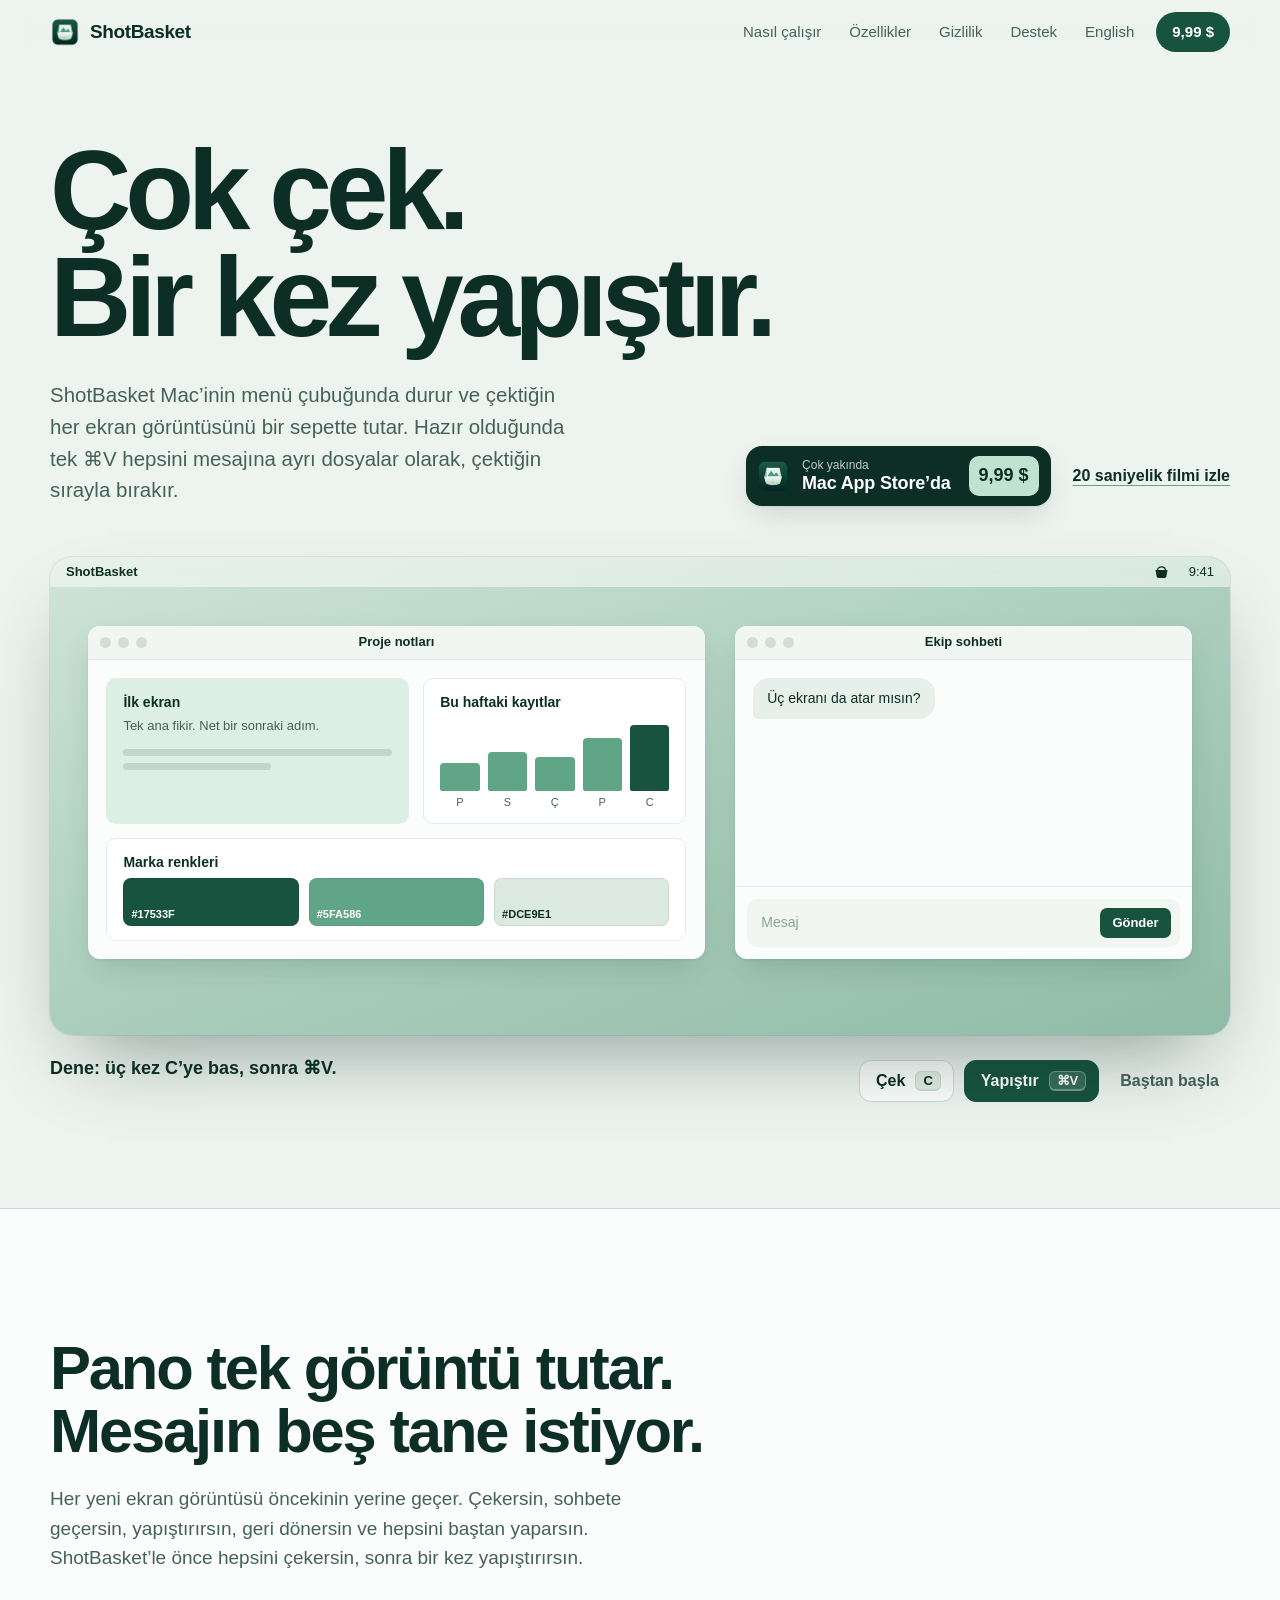
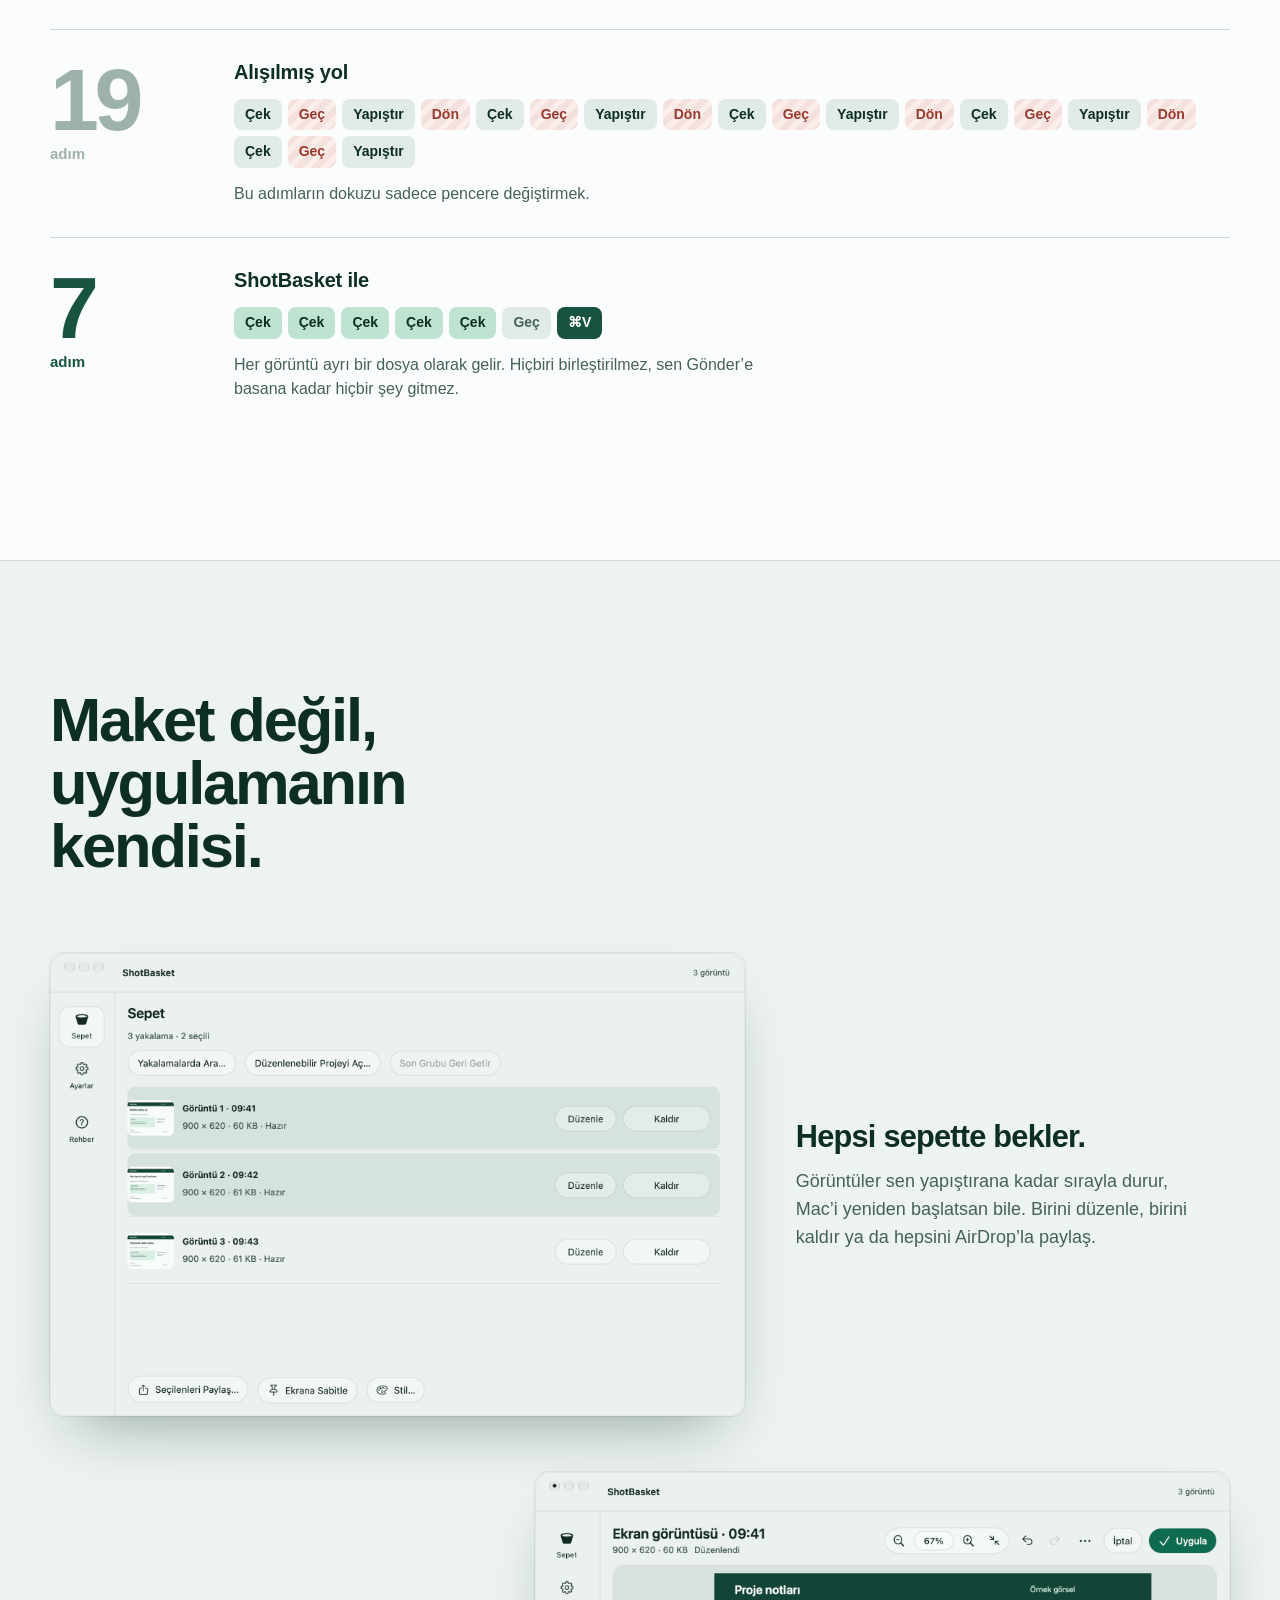
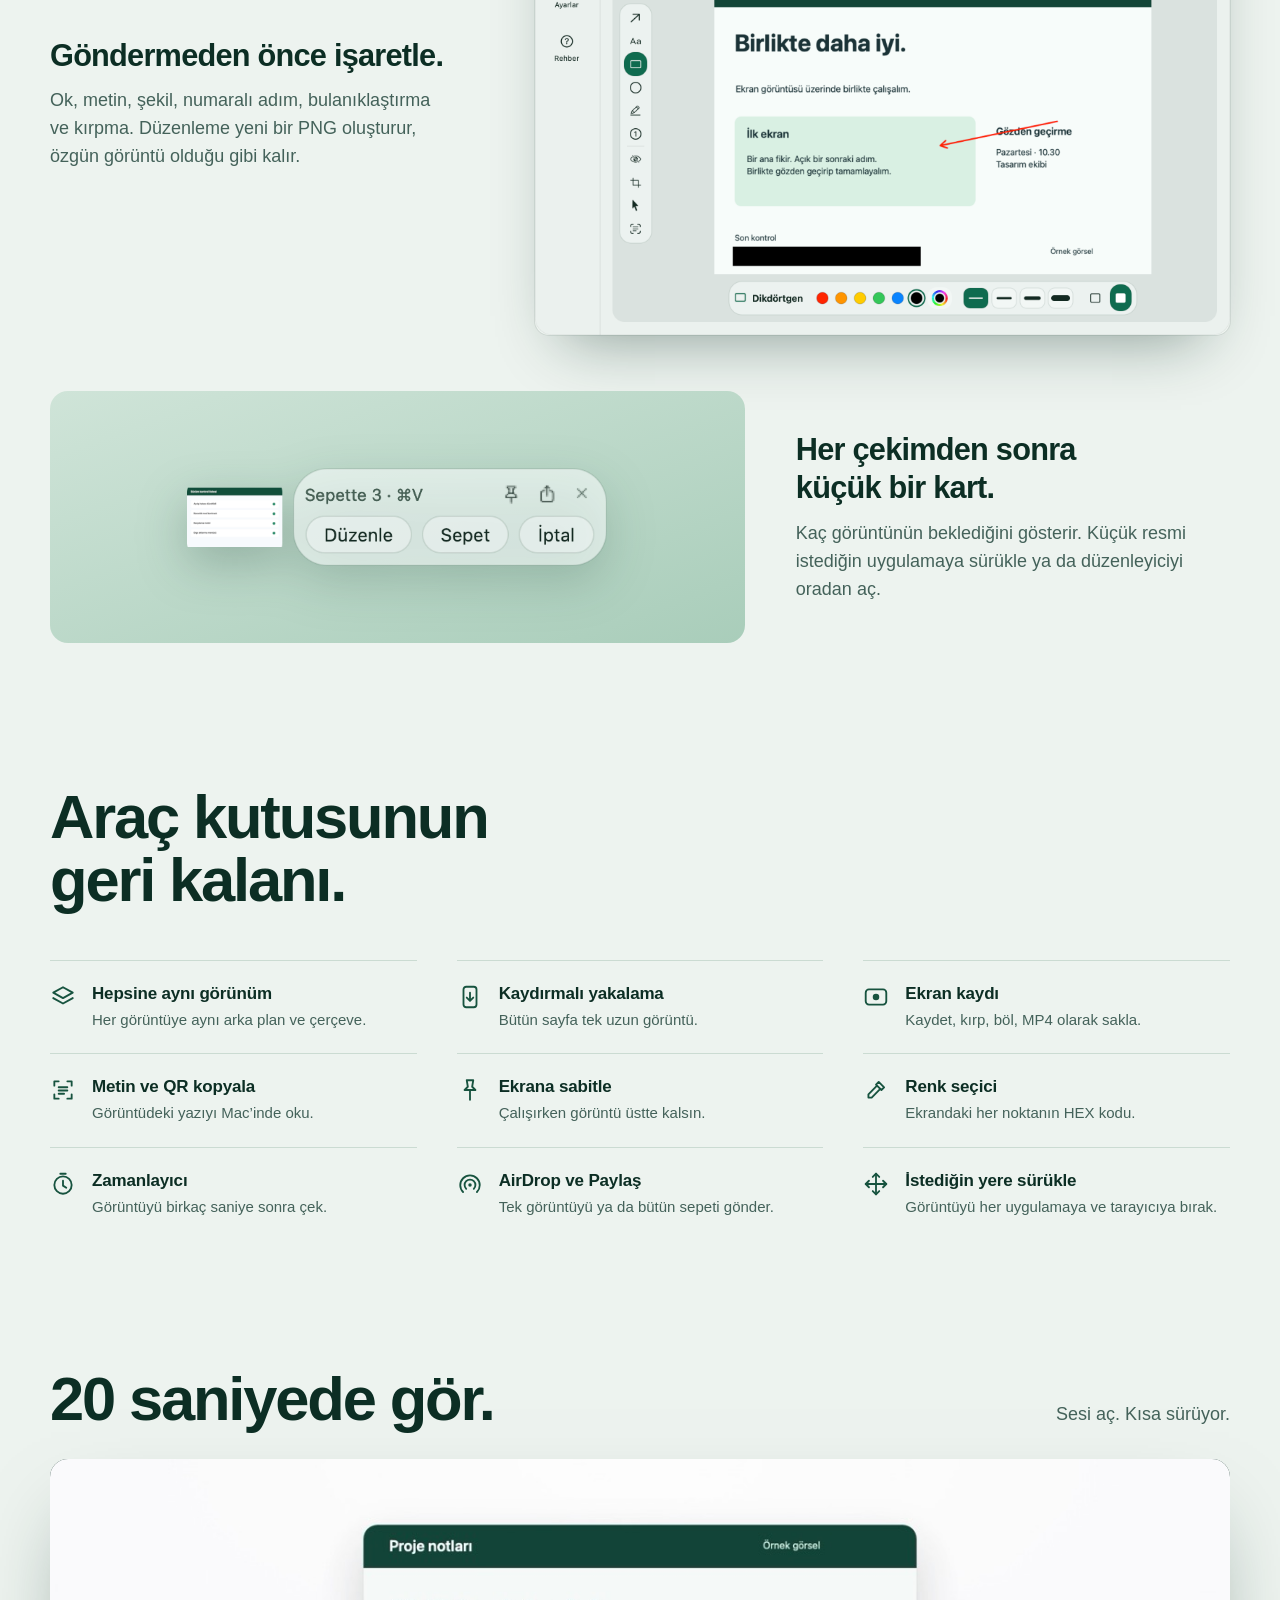
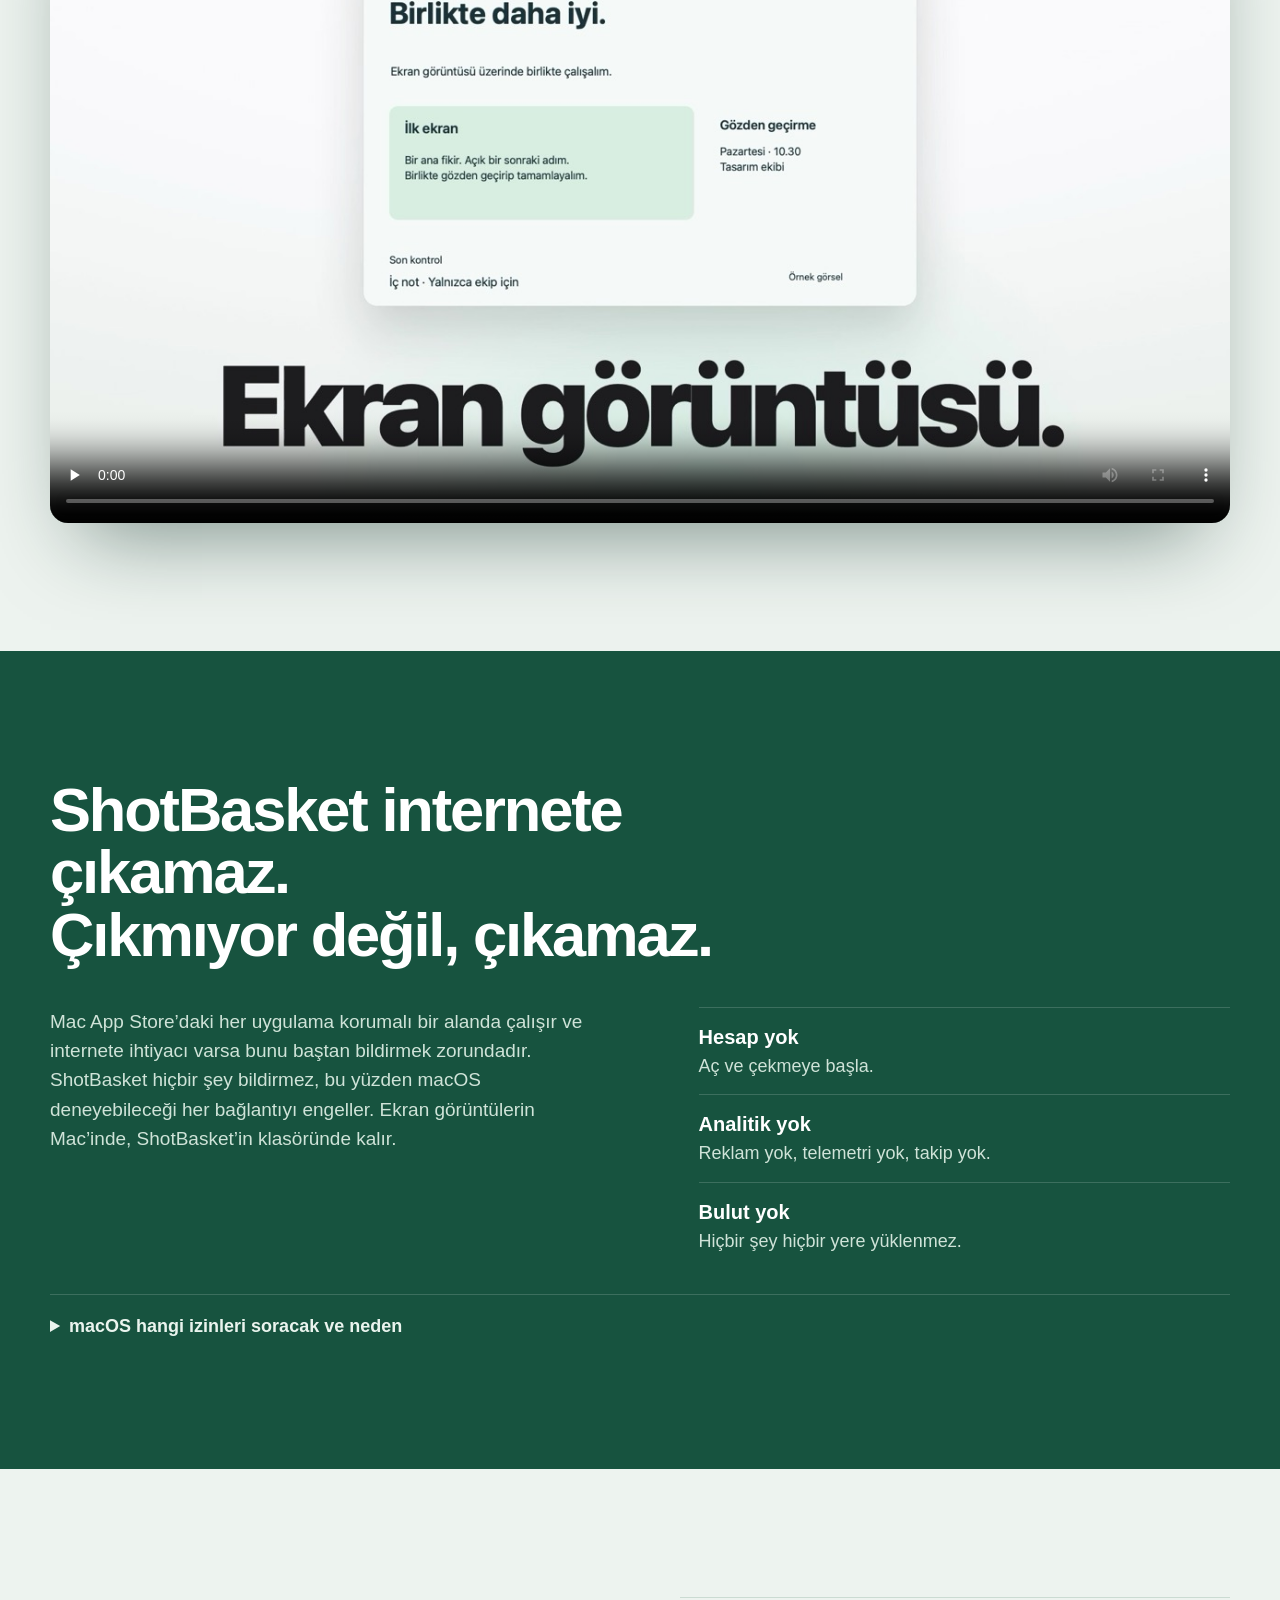
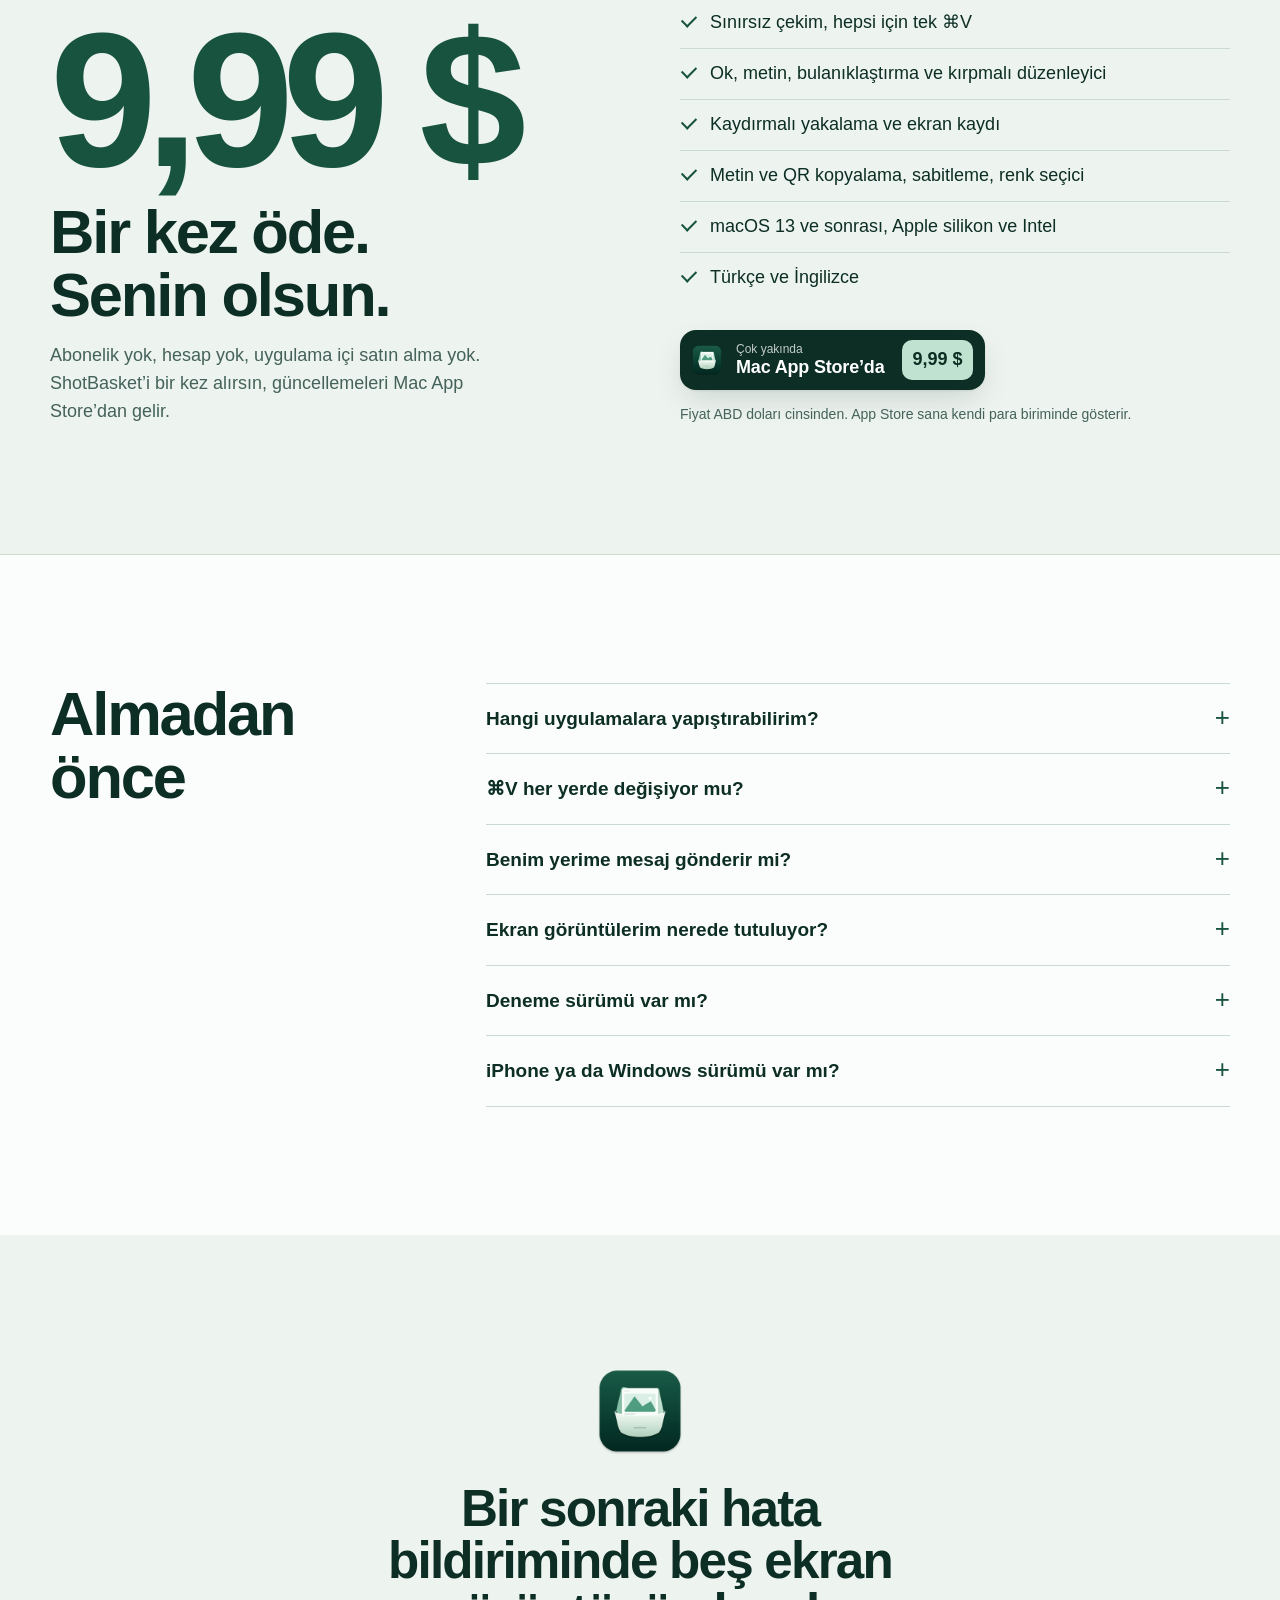
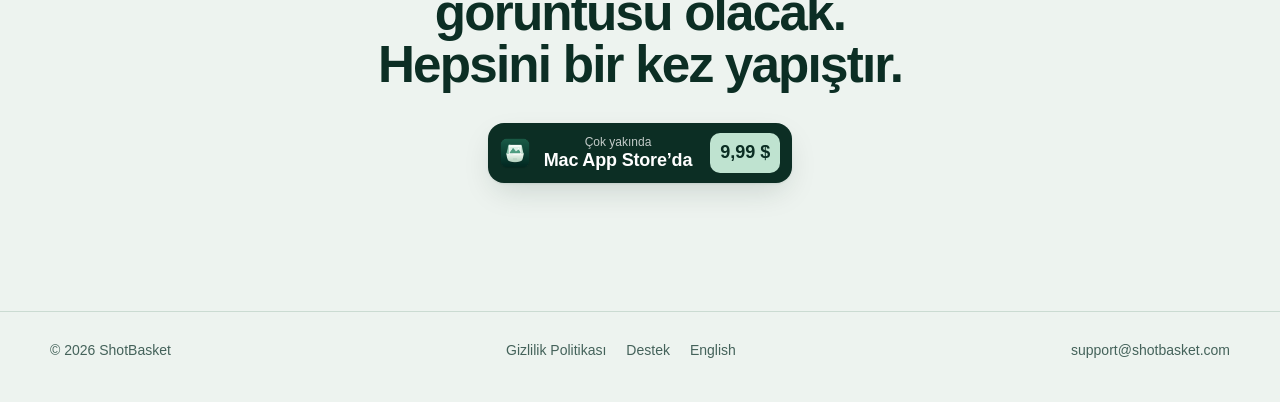
==== commit eaf85b57: "Publish website from e48ef55" ====
--- a/tr/index.html
+++ b/tr/index.html
@@ -124,7 +124,7 @@
   <div class="wrap">
     <span>© 2026 ShotBasket</span>
     <nav aria-label="Footer"><a href="gizlilik.html">Gizlilik Politikası</a><a href="destek.html">Destek</a><a href="../" hreflang="en" lang="en">English</a></nav>
-    <span class="mail">vetokori@gmail.com</span>
+    <span class="mail">support@shotbasket.com</span>
   </div>
 </footer>
 <script src="../assets/site.js"></script>
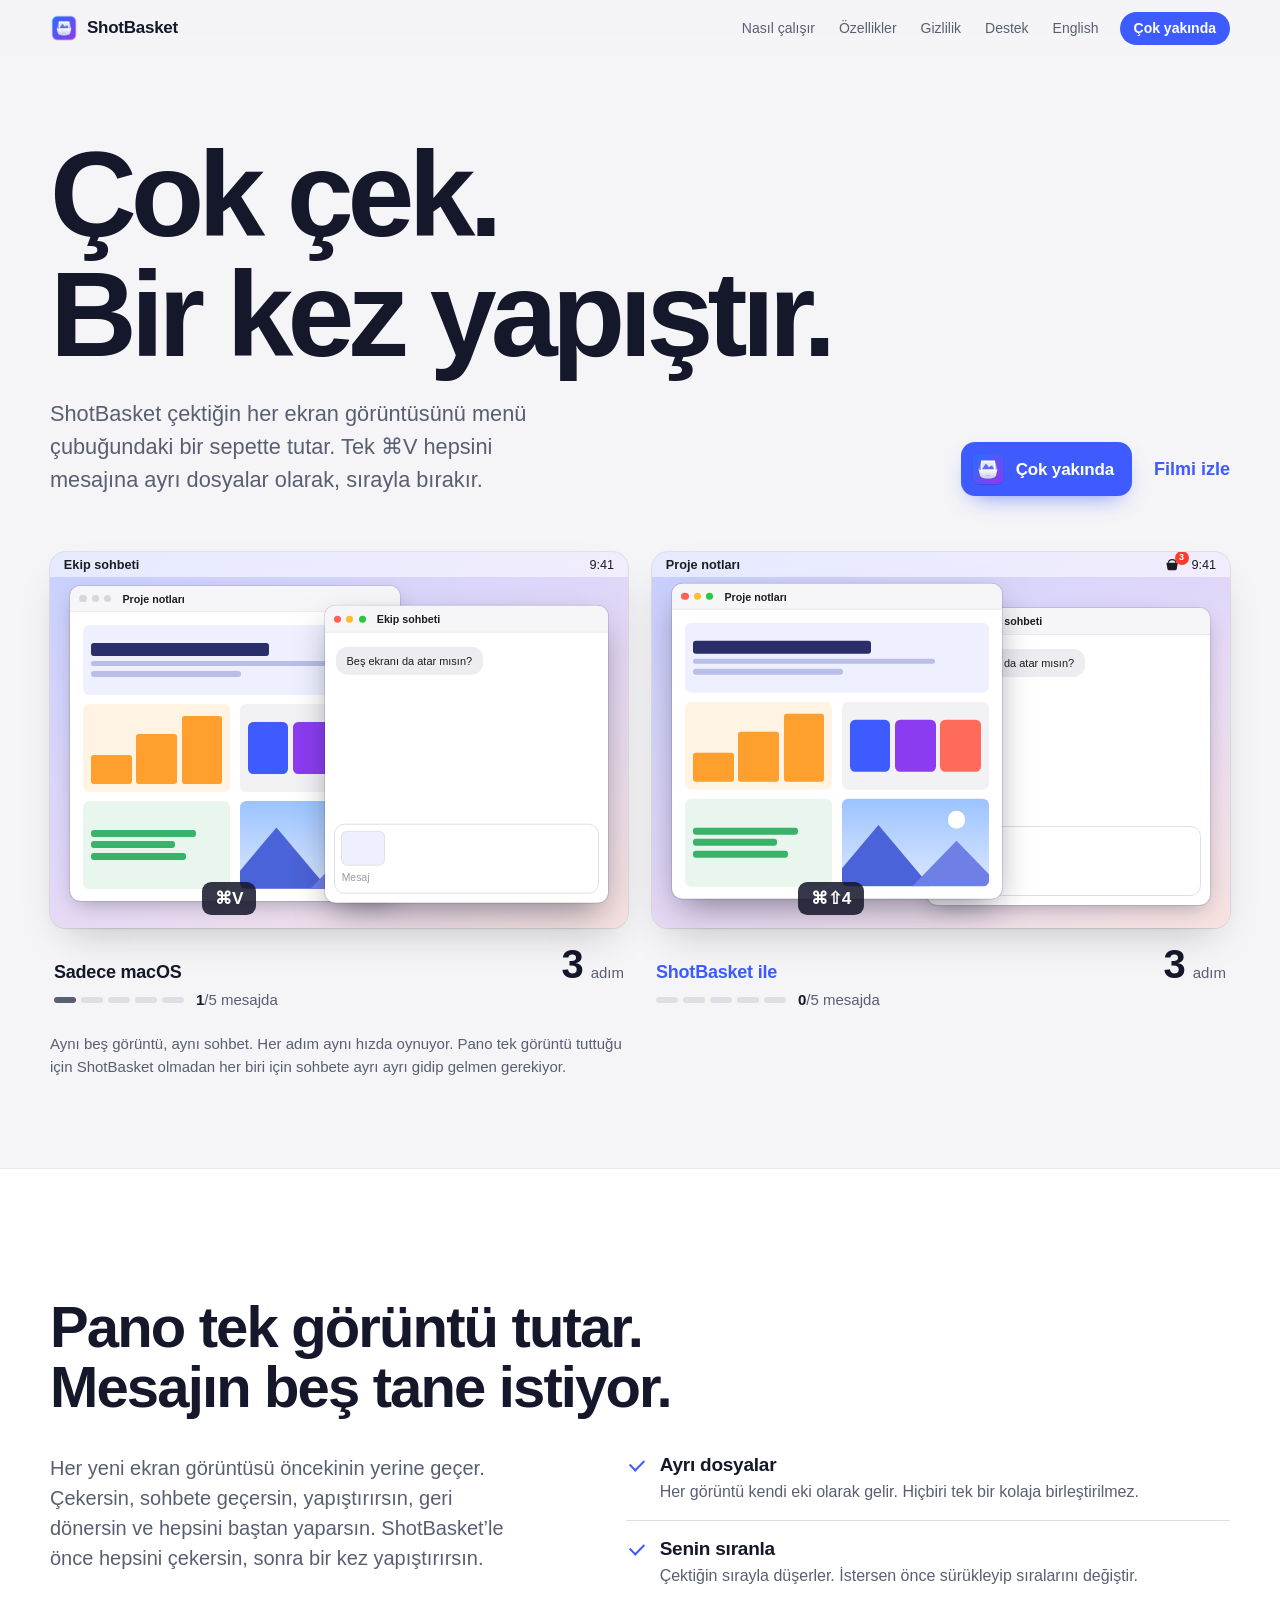
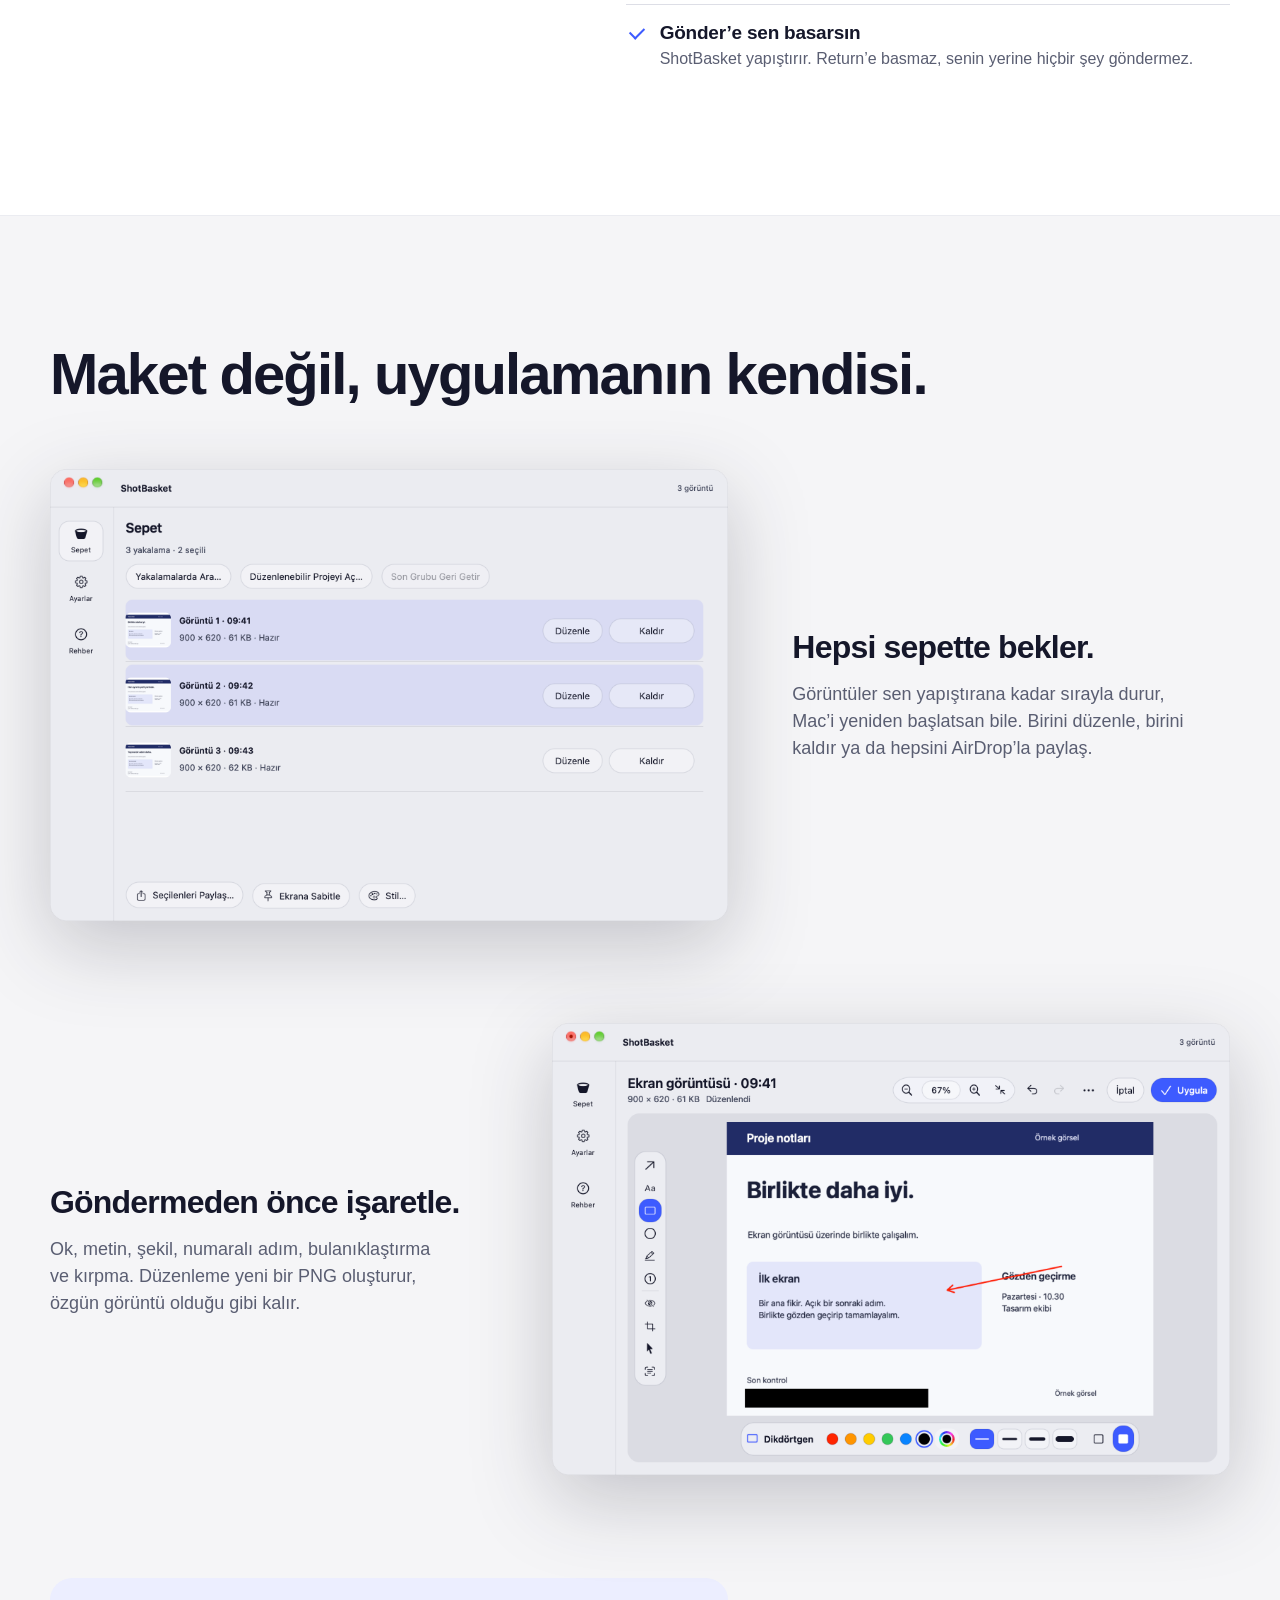
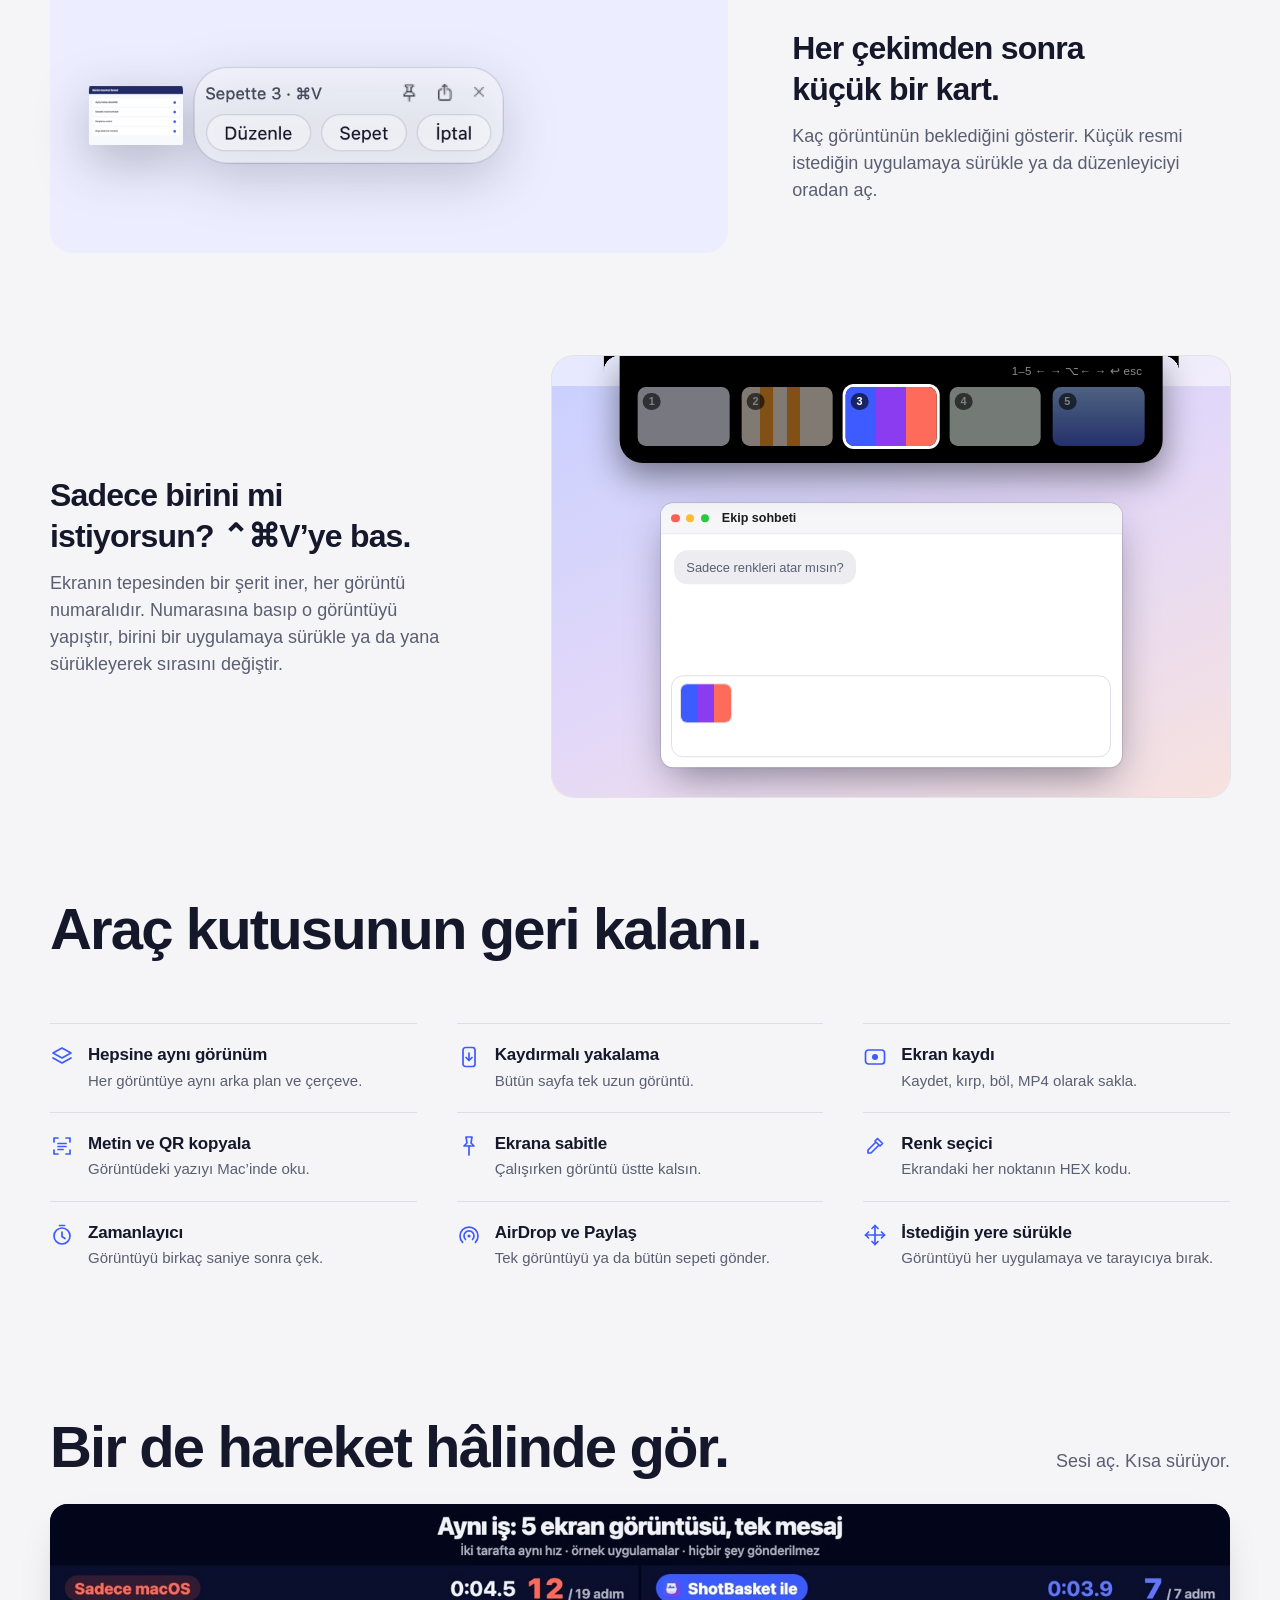
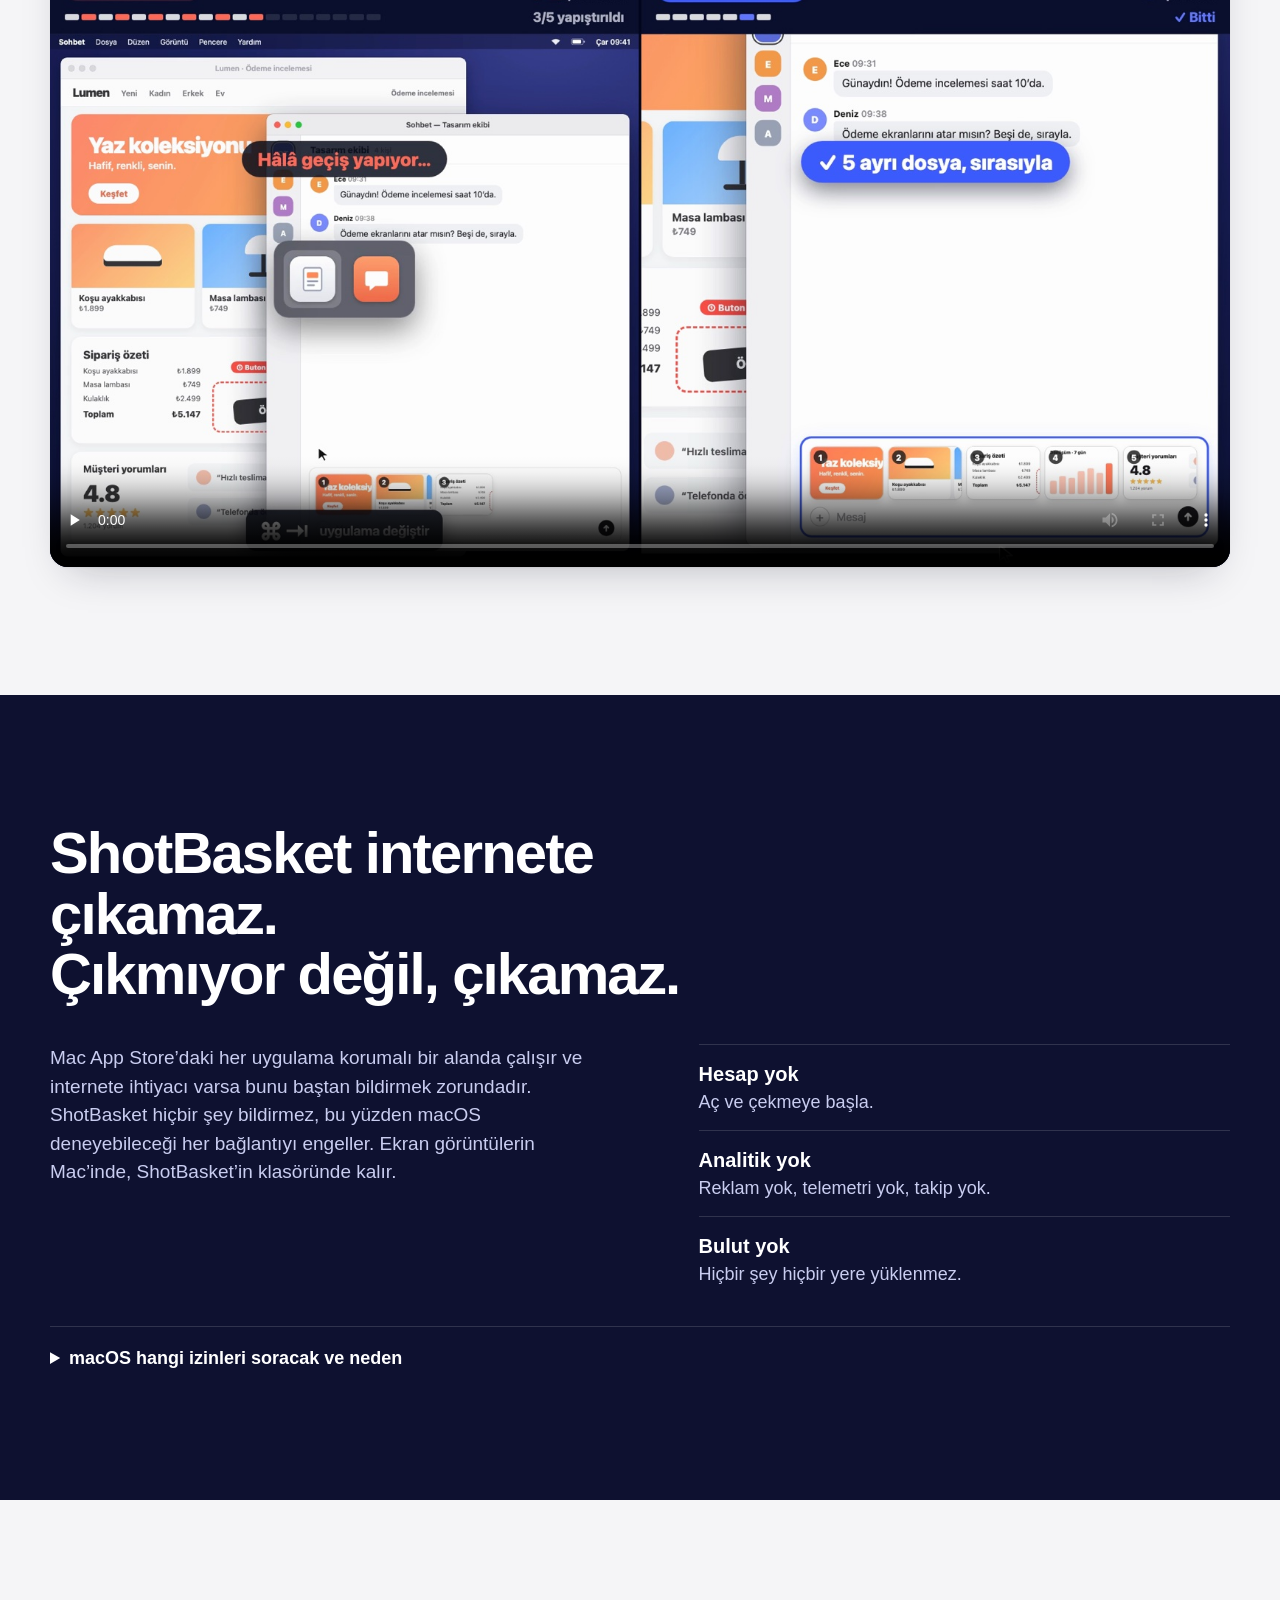
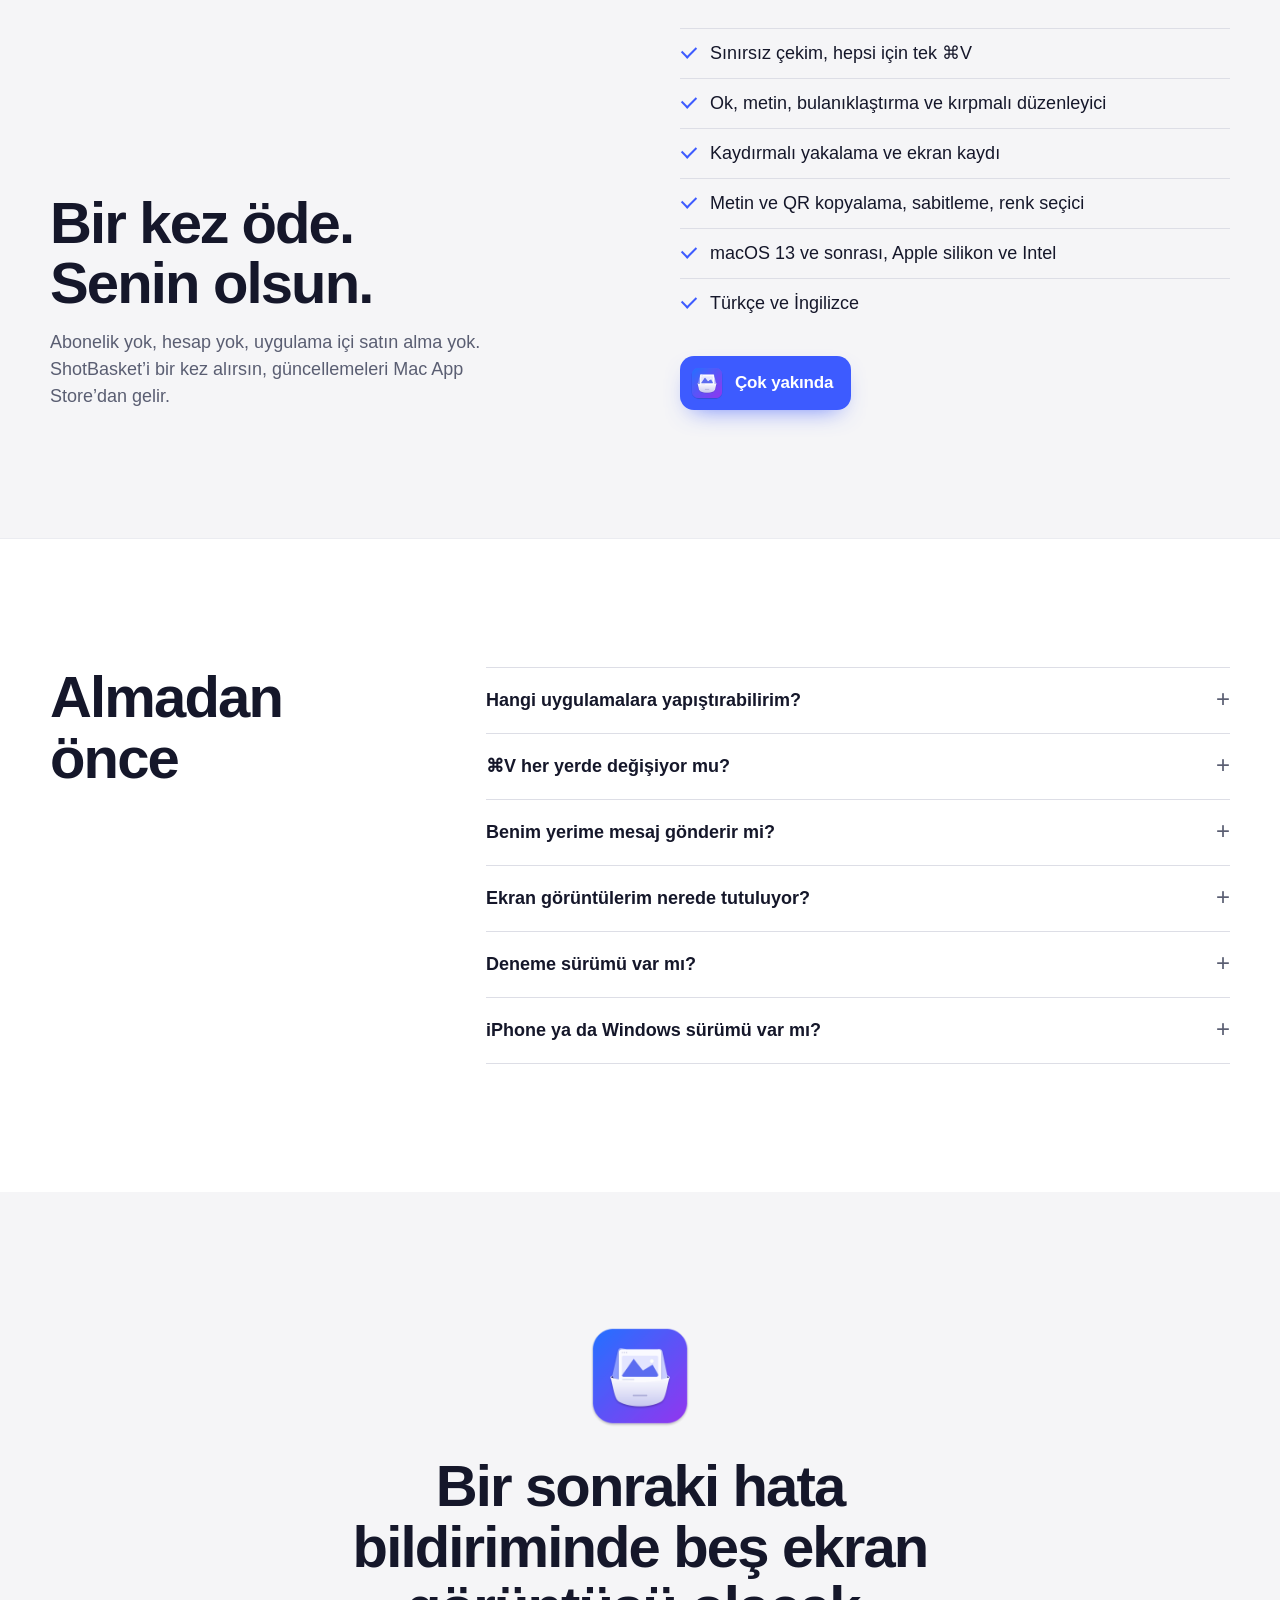
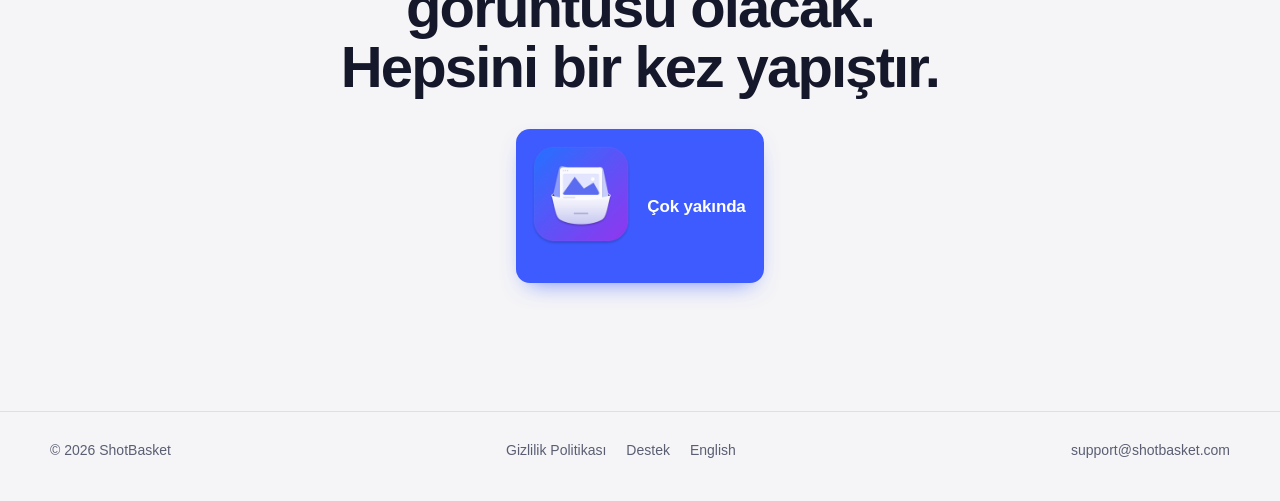
==== commit dc99499d: "Publish website from e029318" ====
--- a/tr/index.html
+++ b/tr/index.html
@@ -4,26 +4,26 @@
 <meta charset="utf-8">
 <meta name="viewport" content="width=device-width, initial-scale=1, viewport-fit=cover">
 <title>Mac için ShotBasket</title>
-<meta name="description" content="Ekran görüntülerini Mac’inde biriktir, tek ⌘V ile hepsini ayrı dosyalar olarak yapıştır. Tek seferlik 9,99 $.">
-<meta name="theme-color" content="#EDF3EF">
+<meta name="description" content="Ekran görüntülerini Mac’inde biriktir, tek ⌘V ile hepsini ayrı dosyalar olarak yapıştır.">
+<meta name="theme-color" content="#F5F5F7">
 <link rel="alternate" hreflang="en" href="https://shotbasket.com/">
 <link rel="alternate" hreflang="tr" href="https://shotbasket.com/tr/">
 <meta property="og:title" content="ShotBasket: çok çek, bir kez yapıştır">
-<meta property="og:description" content="Ekran görüntülerini Mac’inde biriktir, tek ⌘V ile hepsini ayrı dosyalar olarak yapıştır. Tek seferlik 9,99 $.">
+<meta property="og:description" content="Ekran görüntülerini Mac’inde biriktir, tek ⌘V ile hepsini ayrı dosyalar olarak yapıştır.">
 <meta property="og:image" content="https://shotbasket.com/assets/og-tr.jpg">
 <meta property="og:url" content="https://shotbasket.com/tr/">
 <meta name="twitter:card" content="summary_large_image">
 <link rel="icon" href="../assets/favicon.png">
 <link rel="apple-touch-icon" href="../assets/apple-touch-icon.png">
-<link rel="preload" href="../assets/fonts/schibsted-latin.woff2" as="font" type="font/woff2" crossorigin>
 <link rel="stylesheet" href="../assets/site.css">
+<link rel="stylesheet" href="../assets/race.css">
 </head>
 <body class="home">
 <a class="skip" href="#main">İçeriğe geç</a>
 <header class="top">
   <div class="wrap">
     <a class="brand" href="./"><img src="../assets/icon-256.png" alt="" width="30" height="30">ShotBasket</a>
-    <nav aria-label="Main"><a class="opt" href="#dene">Nasıl çalışır</a><a class="opt" href="#ozellikler">Özellikler</a><a class="opt" href="#gizlilik">Gizlilik</a><a href="destek.html">Destek</a><a class="lang" href="../" hreflang="en" lang="en">English</a><a class="buy" href="#fiyat">9,99 $</a></nav>
+    <nav aria-label="Main"><a class="opt" href="#yaris">Nasıl çalışır</a><a class="opt" href="#ozellikler">Özellikler</a><a class="opt" href="#gizlilik">Gizlilik</a><a href="destek.html">Destek</a><a class="lang" href="../" hreflang="en" lang="en">English</a><a class="buy" href="#fiyat">Çok yakında</a></nav>
   </div>
 </header>
 
@@ -32,51 +32,46 @@
     <div class="wrap hero-head">
       <h1><span>Çok çek.</span> <span>Bir kez yapıştır.</span></h1>
       <div class="hero-side">
-        <p class="lede">ShotBasket Mac’inin menü çubuğunda durur ve çektiğin her ekran görüntüsünü bir sepette tutar. Hazır olduğunda tek ⌘V hepsini mesajına ayrı dosyalar olarak, çektiğin sırayla bırakır.</p>
-        <div class="cta"><a class="store" href="#fiyat"><img src="../assets/icon-256.png" alt="" width="34" height="34"><span><small>Çok yakında</small><b>Mac App Store’da</b></span><em>9,99 $</em></a><a class="film-link" href="#film" data-play-film>20 saniyelik filmi izle</a></div>
+        <p class="lede">ShotBasket çektiğin her ekran görüntüsünü menü çubuğundaki bir sepette tutar. Tek ⌘V hepsini mesajına ayrı dosyalar olarak, sırayla bırakır.</p>
+        <div class="cta"><a class="store" href="#fiyat"><img src="../assets/icon-256.png" alt="" width="34" height="34"><b>Çok yakında</b></a><a class="film-link" href="#film" data-play-film>Filmi izle</a></div>
       </div>
     </div>
     <div class="wrap">
-      <div class="desk" id="dene" role="group" aria-label="ShotBasket’i bu sayfada dene" data-strings="{&quot;card&quot;: &quot;Sepette {n} · ⌘V&quot;, &quot;s_captured&quot;: &quot;Sepette {n} görüntü var.&quot;, &quot;s_full&quot;: &quot;Üçü de sepette. Şimdi ⌘V’ye bas.&quot;, &quot;s_empty&quot;: &quot;Sepet boş. Önce bir şey çek.&quot;, &quot;s_pasted&quot;: &quot;{n} ayrı dosya sırayla yapıştırıldı. Hiçbir şey gönderilmedi.&quot;, &quot;hint_keys&quot;: &quot;Dene: üç kez C’ye bas, sonra ⌘V.&quot;, &quot;hint_touch&quot;: &quot;Dene: üç kez Çek’e dokun, sonra Yapıştır’a.&quot;}">
-        <div class="menubar" aria-hidden="true"><b>ShotBasket</b><span class="tray"><span class="basket"><svg viewBox="0 0 24 24" aria-hidden="true"><path d="M3.5 8.5h17l-1.6 9.2a2.5 2.5 0 0 1-2.5 2.1H7.6a2.5 2.5 0 0 1-2.5-2.1z" fill="currentColor"/><path d="M6.5 8.5c0-2.6 2.5-4.5 5.5-4.5s5.5 1.9 5.5 4.5" fill="none" stroke="currentColor" stroke-width="1.8"/></svg><i class="badge">0</i></span><span>9:41</span></span></div>
-        <div class="screens">
-          <div class="dwin src" aria-hidden="true">
-            <div class="wbar"><i></i><i></i><i></i><span>Proje notları</span></div>
-            <div class="src-body">
-              <div class="reg reg-a" data-reg><b>İlk ekran</b><p>Tek ana fikir. Net bir sonraki adım.</p><span class="line"></span><span class="line short"></span></div>
-              <div class="reg reg-b" data-reg><b>Bu haftaki kayıtlar</b><div class="bars"><span style="--h:38%"><i>P</i></span><span style="--h:54%"><i>S</i></span><span style="--h:47%"><i>Ç</i></span><span style="--h:72%"><i>P</i></span><span style="--h:90%"><i>C</i></span></div></div>
-              <div class="reg reg-c" data-reg><b>Marka renkleri</b><div class="sw"><span style="--c:#17533F"><i>#17533F</i></span><span style="--c:#5FA586"><i>#5FA586</i></span><span style="--c:#DCE9E1"><i>#DCE9E1</i></span></div></div>
-            </div>
-          </div>
-          <div class="dwin chat">
-            <div class="wbar" aria-hidden="true"><i></i><i></i><i></i><span>Ekip sohbeti</span></div>
-            <div class="chat-body" aria-hidden="true"><p class="bubble">Üç ekranı da atar mısın?</p></div>
-            <div class="composer"><div class="atts" aria-live="off"></div><div class="field" aria-hidden="true"><span>Mesaj</span><b>Gönder</b></div></div>
-          </div>
+      <div class="race" id="yaris" role="img" aria-label="Beş ekran görüntüsü tek mesaja, yan yana: Sadece macOS 19 adım, ShotBasket ile 7 adım." data-strings="{&quot;steps&quot;: &quot;adım&quot;, &quot;in_msg&quot;: &quot;mesajda&quot;, &quot;done&quot;: &quot;Bitti&quot;}">
+      <div class="lane mac" data-side="mac">
+        <div class="desk" aria-hidden="true">
+          <div class="mbar"><b data-app>Proje notları</b><span class="tray"><span>9:41</span></span></div>
+          <div class="win src front"><div class="tb"><i></i><i></i><i></i><span>Proje notları</span></div><div class="regions"><div class="rg r1"><i></i><i></i><i></i></div><div class="rg r2"><i></i><i></i><i></i></div><div class="rg r3"><i></i><i></i><i></i></div><div class="rg r4"><i></i><i></i><i></i></div><div class="rg r5"><i></i><i></i><i></i></div></div><span class="sel"></span></div>
+          <div class="win chat"><div class="tb"><i></i><i></i><i></i><span>Ekip sohbeti</span></div><p class="bub">Beş ekranı da atar mısın?</p><div class="comp"><div class="atts"></div><span class="ph">Mesaj</span></div></div>
+          <kbd class="hud"></kbd>
         </div>
-        <div class="sel" aria-hidden="true"><span></span></div>
-        <div class="pcard" aria-hidden="true"><span class="pthumb"></span><b></b></div>
+        <div class="meta"><h3>Sadece macOS</h3><p class="cnt"><b>0</b> adım</p><p class="prog"><span class="dots"><i></i><i></i><i></i><i></i><i></i></span><span><b>0</b>/5 mesajda</span></p></div>
       </div>
-      <div class="demo-bar">
-        <div><p class="hint">Dene: üç kez C’ye bas, sonra ⌘V.</p><p class="status" role="status" aria-live="polite"></p></div>
-        <div class="demo-btns"><button type="button" data-act="capture">Çek<kbd>C</kbd></button><button type="button" data-act="paste">Yapıştır<kbd>⌘V</kbd></button><button type="button" class="quiet" data-act="reset">Baştan başla</button></div>
+      <div class="lane sb" data-side="sb">
+        <div class="desk" aria-hidden="true">
+          <div class="mbar"><b data-app>Proje notları</b><span class="tray"><span class="bk"><svg viewBox="0 0 24 24" aria-hidden="true"><path d="M3.5 8.5h17l-1.6 9.2a2.5 2.5 0 0 1-2.5 2.1H7.6a2.5 2.5 0 0 1-2.5-2.1z" fill="currentColor"/><path d="M6.5 8.5c0-2.6 2.5-4.5 5.5-4.5s5.5 1.9 5.5 4.5" fill="none" stroke="currentColor" stroke-width="1.8"/></svg><i>0</i></span><span>9:41</span></span></div>
+          <div class="win src front"><div class="tb"><i></i><i></i><i></i><span>Proje notları</span></div><div class="regions"><div class="rg r1"><i></i><i></i><i></i></div><div class="rg r2"><i></i><i></i><i></i></div><div class="rg r3"><i></i><i></i><i></i></div><div class="rg r4"><i></i><i></i><i></i></div><div class="rg r5"><i></i><i></i><i></i></div></div><span class="sel"></span></div>
+          <div class="win chat"><div class="tb"><i></i><i></i><i></i><span>Ekip sohbeti</span></div><p class="bub">Beş ekranı da atar mısın?</p><div class="comp"><div class="atts"></div><span class="ph">Mesaj</span></div></div>
+          <kbd class="hud"></kbd>
+        </div>
+        <div class="meta"><h3>ShotBasket ile</h3><p class="cnt"><b>0</b> adım</p><p class="prog"><span class="dots"><i></i><i></i><i></i><i></i><i></i></span><span><b>0</b>/5 mesajda</span></p></div>
       </div>
+    </div>
+    <div class="race-foot"><p>Aynı beş görüntü, aynı sohbet. Her adım aynı hızda oynuyor. Pano tek görüntü tuttuğu için ShotBasket olmadan her biri için sohbete ayrı ayrı gidip gelmen gerekiyor.</p><button type="button" class="replay" hidden>Tekrar oynat</button></div>
     </div>
   </section>
 
   <section class="why" id="neden">
     <div class="wrap">
       <h2>Pano tek görüntü tutar.<br>Mesajın beş tane istiyor.</h2>
-      <p class="intro">Her yeni ekran görüntüsü öncekinin yerine geçer. Çekersin, sohbete geçersin, yapıştırırsın, geri dönersin ve hepsini baştan yaparsın. ShotBasket’le önce hepsini çekersin, sonra bir kez yapıştırırsın.</p>
-      <div class="lane"><p class="n">19<small>adım</small></p><div><h3>Alışılmış yol</h3><ol><li>Çek</li><li class="w">Geç</li><li>Yapıştır</li><li class="w">Dön</li><li>Çek</li><li class="w">Geç</li><li>Yapıştır</li><li class="w">Dön</li><li>Çek</li><li class="w">Geç</li><li>Yapıştır</li><li class="w">Dön</li><li>Çek</li><li class="w">Geç</li><li>Yapıştır</li><li class="w">Dön</li><li>Çek</li><li class="w">Geç</li><li>Yapıştır</li></ol><p>Bu adımların dokuzu sadece pencere değiştirmek.</p></div></div>
-      <div class="lane win"><p class="n">7<small>adım</small></p><div><h3>ShotBasket ile</h3><ol><li>Çek</li><li>Çek</li><li>Çek</li><li>Çek</li><li>Çek</li><li class="w">Geç</li><li class="v">⌘V</li></ol><p>Her görüntü ayrı bir dosya olarak gelir. Hiçbiri birleştirilmez, sen Gönder’e basana kadar hiçbir şey gitmez.</p></div></div>
+      <div class="why-body"><p class="intro">Her yeni ekran görüntüsü öncekinin yerine geçer. Çekersin, sohbete geçersin, yapıştırırsın, geri dönersin ve hepsini baştan yaparsın. ShotBasket’le önce hepsini çekersin, sonra bir kez yapıştırırsın.</p><ul class="facts"><li><h3>Ayrı dosyalar</h3><p>Her görüntü kendi eki olarak gelir. Hiçbiri tek bir kolaja birleştirilmez.</p></li><li><h3>Senin sıranla</h3><p>Çektiğin sırayla düşerler. İstersen önce sürükleyip sıralarını değiştir.</p></li><li><h3>Gönder’e sen basarsın</h3><p>ShotBasket yapıştırır. Return’e basmaz, senin yerine hiçbir şey göndermez.</p></li></ul></div>
     </div>
   </section>
 
   <section class="app" id="ozellikler">
     <div class="wrap">
       <h2>Maket değil, uygulamanın kendisi.</h2>
-      <div class="row row-basket"><figure><img src="../assets/ui/basket-tr.png" alt="Üç görüntünün durduğu ShotBasket sepet penceresi" width="1920" height="1280" loading="lazy"></figure><div><h3>Hepsi sepette bekler.</h3><p>Görüntüler sen yapıştırana kadar sırayla durur, Mac’i yeniden başlatsan bile. Birini düzenle, birini kaldır ya da hepsini AirDrop’la paylaş.</p></div></div><div class="row row-editor"><figure><img src="../assets/ui/editor-tr.png" alt="Kırmızı ok ve karartılmış satırla ShotBasket düzenleyicisi" width="1920" height="1280" loading="lazy"></figure><div><h3>Göndermeden önce işaretle.</h3><p>Ok, metin, şekil, numaralı adım, bulanıklaştırma ve kırpma. Düzenleme yeni bir PNG oluşturur, özgün görüntü olduğu gibi kalır.</p></div></div><div class="row row-card"><figure><img src="../assets/ui/card-tr.png" alt="ShotBasket’in çekimden sonra gösterdiği kart" width="589" height="140" loading="lazy"></figure><div><h3>Her çekimden sonra küçük bir kart.</h3><p>Kaç görüntünün beklediğini gösterir. Küçük resmi istediğin uygulamaya sürükle ya da düzenleyiciyi oradan aç.</p></div></div>
+      <div class="row row-basket"><figure><picture><source srcset="../assets/ui/basket-tr-dark.png" media="(prefers-color-scheme: dark)"><img src="../assets/ui/basket-tr.png" alt="Üç görüntünün durduğu ShotBasket sepet penceresi" width="1920" height="1280" loading="lazy"></picture></figure><div><h3>Hepsi sepette bekler.</h3><p>Görüntüler sen yapıştırana kadar sırayla durur, Mac’i yeniden başlatsan bile. Birini düzenle, birini kaldır ya da hepsini AirDrop’la paylaş.</p></div></div><div class="row row-editor"><figure><picture><source srcset="../assets/ui/editor-tr-dark.png" media="(prefers-color-scheme: dark)"><img src="../assets/ui/editor-tr.png" alt="Kırmızı ok ve karartılmış satırla ShotBasket düzenleyicisi" width="1920" height="1280" loading="lazy"></picture></figure><div><h3>Göndermeden önce işaretle.</h3><p>Ok, metin, şekil, numaralı adım, bulanıklaştırma ve kırpma. Düzenleme yeni bir PNG oluşturur, özgün görüntü olduğu gibi kalır.</p></div></div><div class="row row-card"><figure><picture><source srcset="../assets/ui/card-tr-dark.png" media="(prefers-color-scheme: dark)"><img src="../assets/ui/card-tr.png" alt="ShotBasket’in çekimden sonra gösterdiği kart" width="600" height="176" loading="lazy"></picture></figure><div><h3>Her çekimden sonra küçük bir kart.</h3><p>Kaç görüntünün beklediğini gösterir. Küçük resmi istediğin uygulamaya sürükle ya da düzenleyiciyi oradan aç.</p></div></div><div class="row row-notch"><figure><div class="notch-scene" aria-hidden="true"><div class="nbar"></div><div class="win chat front nchat"><div class="tb"><i></i><i></i><i></i><span>Ekip sohbeti</span></div><p class="bub">Sadece renkleri atar mısın?</p><div class="comp"><div class="atts"><span class="att a3"></span></div><span class="ph">&nbsp;</span></div></div><div class="strip"><span class="hint">1–5 ← → ⌥← → ↩ esc</span><div class="nrow"><span class="nt n1"><b>1</b></span><span class="nt n2"><b>2</b></span><span class="nt n3"><b>3</b></span><span class="nt n4"><b>4</b></span><span class="nt n5"><b>5</b></span></div></div></div></figure><div><h3>Sadece birini mi istiyorsun? ⌃⌘V’ye bas.</h3><p>Ekranın tepesinden bir şerit iner, her görüntü numaralıdır. Numarasına basıp o görüntüyü yapıştır, birini bir uygulamaya sürükle ya da yana sürükleyerek sırasını değiştir.</p></div></div>
       <h2 class="kit-h">Araç kutusunun geri kalanı.</h2>
       <ul class="kit"><li><svg viewBox="0 0 24 24" fill="none" stroke="currentColor" stroke-width="1.7" stroke-linecap="round" stroke-linejoin="round" aria-hidden="true"><path d="M12 3l9 5-9 5-9-5z"/><path d="M3 13l9 5 9-5"/></svg><div><h3>Hepsine aynı görünüm</h3><p>Her görüntüye aynı arka plan ve çerçeve.</p></div></li><li><svg viewBox="0 0 24 24" fill="none" stroke="currentColor" stroke-width="1.7" stroke-linecap="round" stroke-linejoin="round" aria-hidden="true"><rect x="6" y="2.5" width="12" height="19" rx="2.5"/><path d="M12 8v7"/><path d="M9 12.5l3 3 3-3"/></svg><div><h3>Kaydırmalı yakalama</h3><p>Bütün sayfa tek uzun görüntü.</p></div></li><li><svg viewBox="0 0 24 24" fill="none" stroke="currentColor" stroke-width="1.7" stroke-linecap="round" stroke-linejoin="round" aria-hidden="true"><rect x="2.5" y="5" width="19" height="14" rx="3"/><circle cx="12" cy="12" r="3" fill="currentColor" stroke="none"/></svg><div><h3>Ekran kaydı</h3><p>Kaydet, kırp, böl, MP4 olarak sakla.</p></div></li><li><svg viewBox="0 0 24 24" fill="none" stroke="currentColor" stroke-width="1.7" stroke-linecap="round" stroke-linejoin="round" aria-hidden="true"><path d="M4 8V4h4"/><path d="M16 4h4v4"/><path d="M20 16v4h-4"/><path d="M8 20H4v-4"/><path d="M8 9.5h8"/><path d="M8 12.5h8"/><path d="M8 15.5h5"/></svg><div><h3>Metin ve QR kopyala</h3><p>Görüntüdeki yazıyı Mac’inde oku.</p></div></li><li><svg viewBox="0 0 24 24" fill="none" stroke="currentColor" stroke-width="1.7" stroke-linecap="round" stroke-linejoin="round" aria-hidden="true"><path d="M9 3h6l-1 6 3 3H7l3-3z"/><path d="M12 12v9"/></svg><div><h3>Ekrana sabitle</h3><p>Çalışırken görüntü üstte kalsın.</p></div></li><li><svg viewBox="0 0 24 24" fill="none" stroke="currentColor" stroke-width="1.7" stroke-linecap="round" stroke-linejoin="round" aria-hidden="true"><path d="M14.5 4.5l5 5-2.5 2.5-5-5z"/><path d="M12.5 8.5L5 16v3h3l7.5-7.5"/></svg><div><h3>Renk seçici</h3><p>Ekrandaki her noktanın HEX kodu.</p></div></li><li><svg viewBox="0 0 24 24" fill="none" stroke="currentColor" stroke-width="1.7" stroke-linecap="round" stroke-linejoin="round" aria-hidden="true"><circle cx="12" cy="13" r="8"/><path d="M12 9v4.5l3 2"/><path d="M9.5 2.5h5"/></svg><div><h3>Zamanlayıcı</h3><p>Görüntüyü birkaç saniye sonra çek.</p></div></li><li><svg viewBox="0 0 24 24" fill="none" stroke="currentColor" stroke-width="1.7" stroke-linecap="round" stroke-linejoin="round" aria-hidden="true"><circle cx="12" cy="13" r="1.6" fill="currentColor" stroke="none"/><path d="M8.5 16.5a5 5 0 1 1 7 0"/><path d="M5.6 19.4a9 9 0 1 1 12.8 0"/></svg><div><h3>AirDrop ve Paylaş</h3><p>Tek görüntüyü ya da bütün sepeti gönder.</p></div></li><li><svg viewBox="0 0 24 24" fill="none" stroke="currentColor" stroke-width="1.7" stroke-linecap="round" stroke-linejoin="round" aria-hidden="true"><path d="M12 2.5v19"/><path d="M2.5 12h19"/><path d="M9 5.5l3-3 3 3"/><path d="M9 18.5l3 3 3-3"/><path d="M5.5 9l-3 3 3 3"/><path d="M18.5 9l3 3-3 3"/></svg><div><h3>İstediğin yere sürükle</h3><p>Görüntüyü her uygulamaya ve tarayıcıya bırak.</p></div></li></ul>
     </div>
@@ -84,7 +79,7 @@
 
   <section class="film" id="film">
     <div class="wrap">
-      <div class="film-head"><h2>20 saniyede gör.</h2><p>Sesi aç. Kısa sürüyor.</p></div>
+      <div class="film-head"><h2>Bir de hareket hâlinde gör.</h2><p>Sesi aç. Kısa sürüyor.</p></div>
       <div class="screen"><video controls playsinline preload="none" poster="../assets/video/poster-tr.jpg"><source src="../assets/video/promo-tr.mp4" type="video/mp4"></video></div>
     </div>
   </section>
@@ -99,8 +94,8 @@
 
   <section class="price" id="fiyat">
     <div class="wrap">
-      <div class="price-main"><p class="amount">9,99 $</p><h2>Bir kez öde. Senin olsun.</h2><p>Abonelik yok, hesap yok, uygulama içi satın alma yok. ShotBasket’i bir kez alırsın, güncellemeleri Mac App Store’dan gelir.</p></div>
-      <div class="price-side"><ul><li>Sınırsız çekim, hepsi için tek ⌘V</li><li>Ok, metin, bulanıklaştırma ve kırpmalı düzenleyici</li><li>Kaydırmalı yakalama ve ekran kaydı</li><li>Metin ve QR kopyalama, sabitleme, renk seçici</li><li>macOS 13 ve sonrası, Apple silikon ve Intel</li><li>Türkçe ve İngilizce</li></ul><a class="store" href="#main"><img src="../assets/icon-256.png" alt="" width="34" height="34"><span><small>Çok yakında</small><b>Mac App Store’da</b></span><em>9,99 $</em></a><p class="fine">Fiyat ABD doları cinsinden. App Store sana kendi para biriminde gösterir.</p></div>
+      <div class="price-main"><h2>Bir kez öde. Senin olsun.</h2><p>Abonelik yok, hesap yok, uygulama içi satın alma yok. ShotBasket’i bir kez alırsın, güncellemeleri Mac App Store’dan gelir.</p></div>
+      <div class="price-side"><ul><li>Sınırsız çekim, hepsi için tek ⌘V</li><li>Ok, metin, bulanıklaştırma ve kırpmalı düzenleyici</li><li>Kaydırmalı yakalama ve ekran kaydı</li><li>Metin ve QR kopyalama, sabitleme, renk seçici</li><li>macOS 13 ve sonrası, Apple silikon ve Intel</li><li>Türkçe ve İngilizce</li></ul><a class="store" href="#main"><img src="../assets/icon-256.png" alt="" width="34" height="34"><b>Çok yakında</b></a></div>
     </div>
   </section>
 
@@ -115,7 +110,7 @@
     <div class="wrap">
       <img src="../assets/icon-512.png" alt="" width="96" height="96">
       <h2>Bir sonraki hata bildiriminde beş ekran görüntüsü olacak. Hepsini bir kez yapıştır.</h2>
-      <a class="store" href="#fiyat"><img src="../assets/icon-256.png" alt="" width="34" height="34"><span><small>Çok yakında</small><b>Mac App Store’da</b></span><em>9,99 $</em></a>
+      <a class="store" href="#fiyat"><img src="../assets/icon-256.png" alt="" width="34" height="34"><b>Çok yakında</b></a>
     </div>
   </section>
 </main>
@@ -128,5 +123,6 @@
   </div>
 </footer>
 <script src="../assets/site.js"></script>
+<!-- Cloudflare Web Analytics: cookieless visit counts for shotbasket.com only (the app makes no network connections). --><script type='module' src='https://static.cloudflareinsights.com/beacon.min.js' data-cf-beacon='{"token": "ce210151caec4ec6bde73e7bf7ab0411"}'></script>
 </body>
 </html>
--- a/assets/site.css
+++ b/assets/site.css
@@ -1,261 +1,181 @@
-/* ShotBasket site. Light mint desk like the app's own light UI; forest-green ink; one face. */
-@font-face { font-family: "Schibsted"; src: url(fonts/schibsted-latin.woff2) format("woff2"); font-weight: 400 900; font-display: swap;
-  unicode-range: U+0000-00FF, U+0131, U+0152-0153, U+02BB-02BC, U+02C6, U+02DA, U+02DC, U+2000-206F, U+20AC, U+2122, U+2212, U+FEFF, U+FFFD; }
-@font-face { font-family: "Schibsted"; src: url(fonts/schibsted-latin-ext.woff2) format("woff2"); font-weight: 400 900; font-display: swap;
-  unicode-range: U+0100-02BA, U+02BD-02C5, U+02C7-02CC, U+02CE-02D7, U+02DD-02FF, U+1E00-1E9F, U+20A0-20AB, U+20AD-20C4, U+A720-A7FF; }
-
+/* ShotBasket site. macOS-native: system type, window-gray paper, one indigo accent. The race is the loud part; the rest stays quiet. */
 :root {
-  --paper: #EDF3EF; --paper-2: #E1EBE5; --white: #FBFDFC; --line: #CBDBD2;
-  --ink: #0C2E24; --ink-2: #44625A; --forest: #17533F; --leaf: #5FA586; --mint: #BFE3D0; --badge: #E0483A;
-  --shadow: 0 1px 2px rgba(12,46,36,.08), 0 12px 32px -8px rgba(12,46,36,.18);
-  --font: "Schibsted", -apple-system, BlinkMacSystemFont, "Helvetica Neue", Arial, sans-serif;
-  color-scheme: light;
+  --paper: #F5F5F7; --white: #FFFFFF; --raised: #FFFFFF; --line: #DDDEE6; --line-2: #EBECF1;
+  --ink: #15172A; --ink-2: #5A5E72; --indigo: #3D5BFF; --indigo-2: #2B45E0; --violet: #8B3CF0; --coral: #E5483B; --green-ok: #1F9D55;
+  --tint: #ECEEFF; --night: #0E1130; --night-ink: #C9CDF0;
+  --shadow: 0 1px 2px rgba(21,23,42,.06), 0 18px 40px -18px rgba(21,23,42,.28);
+  --font: -apple-system, BlinkMacSystemFont, "SF Pro Text", "Segoe UI", Roboto, "Helvetica Neue", Arial, sans-serif;
+  --display: -apple-system, BlinkMacSystemFont, "SF Pro Display", "Segoe UI", Roboto, "Helvetica Neue", Arial, sans-serif;
+  color-scheme: light dark;
+}
+@media (prefers-color-scheme: dark) {
+  :root:not([data-theme="light"]) {
+    --paper: #0F1020; --white: #15172B; --raised: #1B1E36; --line: #2C2F4A; --line-2: #22253D;
+    --ink: #F2F3FA; --ink-2: #A3A7C2; --indigo: #6177FF; --indigo-2: #7A8CFF; --tint: #1E2350; --night: #090B22; --night-ink: #B9BEE6;
+    --shadow: 0 1px 2px rgba(0,0,0,.4), 0 18px 40px -18px rgba(0,0,0,.7);
+  }
+}
+:root[data-theme="dark"] {
+  --paper: #0F1020; --white: #15172B; --raised: #1B1E36; --line: #2C2F4A; --line-2: #22253D;
+  --ink: #F2F3FA; --ink-2: #A3A7C2; --indigo: #6177FF; --indigo-2: #7A8CFF; --tint: #1E2350; --night: #090B22; --night-ink: #B9BEE6;
 }
 * { box-sizing: border-box; }
 html { scroll-behavior: smooth; -webkit-text-size-adjust: 100%; }
-body { margin: 0; background: var(--paper); color: var(--ink); font: 400 18px/1.55 var(--font); -webkit-font-smoothing: antialiased; }
+body { margin: 0; background: var(--paper); color: var(--ink); font: 400 18px/1.5 var(--font); -webkit-font-smoothing: antialiased; }
 img, video { display: block; max-width: 100%; height: auto; }
 a { color: inherit; }
-h1, h2, h3 { margin: 0; font-weight: 800; text-wrap: balance; }
-h2 { font-size: clamp(34px, 4.8vw, 62px); line-height: 1.02; letter-spacing: -.035em; }
-h3 { font-size: 20px; line-height: 1.25; letter-spacing: -.01em; font-weight: 700; }
+h1, h2, h3 { margin: 0; font-family: var(--display); text-wrap: balance; }
+h2 { font-size: clamp(34px, 4.6vw, 58px); line-height: 1.04; letter-spacing: -.032em; font-weight: 700; }
+h3 { font-size: 19px; line-height: 1.3; letter-spacing: -.012em; font-weight: 650; }
 p { margin: 0; text-wrap: pretty; }
 kbd { font: inherit; }
-:focus-visible { outline: 3px solid var(--leaf); outline-offset: 3px; border-radius: 6px; }
+:focus-visible { outline: 3px solid var(--indigo); outline-offset: 3px; border-radius: 8px; }
 .wrap { width: min(1180px, 100% - 32px); margin-inline: auto; }
-.skip { position: absolute; left: -999px; top: 8px; background: var(--ink); color: #fff; padding: 8px 14px; border-radius: 8px; z-index: 50; }
+.skip { position: absolute; left: -999px; top: 8px; background: var(--ink); color: var(--paper); padding: 8px 14px; border-radius: 8px; z-index: 50; }
 .skip:focus { left: 16px; }
-section { padding: clamp(72px, 10vw, 136px) 0; }
+section { padding: clamp(72px, 10vw, 128px) 0; }
 
-/* Header */
-.top { position: sticky; top: 0; z-index: 20; background: rgba(237,243,239,.86); backdrop-filter: saturate(1.4) blur(14px); -webkit-backdrop-filter: saturate(1.4) blur(14px); border-bottom: 1px solid transparent; transition: border-color .2s; }
+/* Header: a quiet toolbar */
+.top { position: sticky; top: 0; z-index: 20; background: color-mix(in srgb, var(--paper) 82%, transparent); backdrop-filter: saturate(1.6) blur(18px); -webkit-backdrop-filter: saturate(1.6) blur(18px); border-bottom: 1px solid transparent; transition: border-color .2s; }
 .top.scrolled { border-bottom-color: var(--line); }
-.top .wrap { display: flex; align-items: center; justify-content: space-between; height: 64px; gap: 16px; }
-.brand { display: flex; align-items: center; gap: 10px; font-weight: 800; font-size: 19px; letter-spacing: -.02em; text-decoration: none; }
-.brand img { border-radius: 7px; }
-.top nav { display: flex; align-items: center; gap: 4px; font-size: 15px; font-weight: 500; }
-.top nav a { text-decoration: none; padding: 8px 12px; border-radius: 999px; color: var(--ink-2); }
-.top nav a:hover, .top nav a[aria-current] { color: var(--ink); background: var(--paper-2); }
-.top nav .buy { background: var(--forest); color: #fff; font-weight: 700; margin-left: 6px; padding-inline: 16px; white-space: nowrap; }
-.top nav .buy:hover { background: var(--ink); color: #fff; }
+.top .wrap { display: flex; align-items: center; justify-content: space-between; height: 56px; gap: 16px; }
+.brand { display: flex; align-items: center; gap: 9px; font: 650 17px var(--display); letter-spacing: -.015em; text-decoration: none; }
+.brand img { width: 28px; height: 28px; }
+.top nav { display: flex; align-items: center; gap: 2px; font-size: 14px; }
+.top nav a { text-decoration: none; padding: 6px 11px; border-radius: 8px; color: var(--ink-2); }
+.top nav a:hover, .top nav a[aria-current] { color: var(--ink); background: var(--line-2); }
+.top nav .buy { background: var(--indigo); color: #fff; font-weight: 600; margin-left: 8px; padding-inline: 14px; border-radius: 999px; white-space: nowrap; }
+.top nav .buy:hover { background: var(--indigo-2); color: #fff; }
 
-/* Store button */
-.store { display: inline-flex; align-items: center; gap: 12px; background: var(--ink); color: #fff; text-decoration: none; padding: 10px 12px 10px 10px; border-radius: 16px; box-shadow: var(--shadow); transition: transform .15s, background .15s; }
-.store:hover { background: var(--forest); transform: translateY(-1px); }
-.store img { border-radius: 8px; }
+/* Store button: the one filled control on the page */
+.store { display: inline-flex; align-items: center; gap: 10px; background: var(--indigo); color: #fff; text-decoration: none; padding: 9px 18px 9px 9px; border-radius: 14px; box-shadow: 0 10px 24px -12px color-mix(in srgb, var(--indigo) 80%, transparent); transition: background .15s, transform .15s; }
+.store:hover { background: var(--indigo-2); transform: translateY(-1px); }
+.store img { width: 36px; height: 36px; }
 .store span { display: grid; line-height: 1.15; }
-.store small { font-size: 12px; opacity: .75; }
-.store b { font-size: 18px; letter-spacing: -.01em; }
-.store em { font-style: normal; font-weight: 800; background: var(--mint); color: var(--ink); padding: 6px 10px; border-radius: 10px; margin-left: 6px; }
+.store small { font-size: 12px; opacity: .82; }
+.store b { font-size: 17px; font-weight: 650; letter-spacing: -.01em; }
+.store em { font-style: normal; font-weight: 700; background: rgba(255,255,255,.18); padding: 6px 10px; border-radius: 9px; margin-left: 6px; }
 
 /* Hero */
-.hero { padding: clamp(36px, 6vw, 72px) 0 clamp(64px, 8vw, 104px); }
-.hero-head { display: grid; grid-template-columns: 1fr auto; gap: 28px 56px; align-items: end; margin-bottom: clamp(32px, 4vw, 52px); }
-.hero h1 { grid-column: 1 / -1; }
+.hero { padding: clamp(40px, 6vw, 80px) 0 clamp(56px, 7vw, 96px); }
+.hero-head { display: grid; grid-template-columns: 1fr auto; gap: 24px 56px; align-items: end; margin-bottom: clamp(32px, 4.5vw, 56px); }
+.hero h1 { grid-column: 1 / -1; font-size: clamp(56px, 9.4vw, 136px); line-height: 1.0; letter-spacing: -.05em; font-weight: 800; }
+.hero h1 span { display: block; }
 .hero-side { display: contents; }
-.hero h1 { font-size: clamp(54px, 8.8vw, 128px); line-height: .95; letter-spacing: -.055em; font-weight: 850; }
-.hero h1 span { display: block; }
-.lede { font-size: clamp(18px, 1.6vw, 21px); color: var(--ink-2); max-width: 46ch; }
-.hero .cta { justify-content: flex-end; }
-.cta { display: flex; flex-wrap: wrap; align-items: center; gap: 14px 22px; }
-.film-link { font-weight: 600; font-size: 16px; text-underline-offset: 4px; text-decoration-color: var(--leaf); }
-
-/* Demo desk */
-.desk { position: relative; border-radius: 22px; overflow: hidden; background: linear-gradient(160deg, #CFE4D8 0%, #A9CDBA 55%, #8FBCA6 100%); box-shadow: 0 0 0 1px rgba(12,46,36,.08), 0 40px 80px -30px rgba(12,46,36,.45); user-select: none; -webkit-user-select: none; }
-.menubar { display: flex; justify-content: space-between; align-items: center; height: 30px; padding: 0 16px; background: rgba(251,253,252,.55); backdrop-filter: blur(10px); font-size: 13px; color: var(--ink); }
-.tray { display: flex; align-items: center; gap: 16px; font-weight: 500; }
-.basket { position: relative; display: grid; place-items: center; width: 22px; height: 22px; color: var(--ink); }
-.basket svg { width: 17px; height: 17px; }
-.basket.bump { animation: bump .35s ease; }
-.badge { position: absolute; top: -5px; right: -9px; min-width: 16px; height: 16px; padding: 0 4px; border-radius: 8px; background: var(--badge); color: #fff; font: 700 10px/16px var(--font); font-style: normal; text-align: center; transform: scale(0); transition: transform .2s; }
-.badge.on { transform: scale(1); }
-@keyframes bump { 40% { transform: translateY(2px) scale(1.15); } }
-.screens { display: grid; grid-template-columns: 1.35fr 1fr; gap: clamp(16px, 2.4vw, 32px); padding: clamp(18px, 3vw, 40px); padding-bottom: clamp(56px, 6vw, 76px); }
-.dwin { background: var(--white); border-radius: 12px; box-shadow: var(--shadow); overflow: hidden; display: flex; flex-direction: column; }
-.wbar { position: relative; display: flex; align-items: center; gap: 7px; height: 34px; padding: 0 12px; background: #F1F6F3; border-bottom: 1px solid #E1EAE5; font-size: 13px; font-weight: 600; }
-.wbar i { width: 11px; height: 11px; border-radius: 50%; background: #D3DDD8; }
-.wbar span { position: absolute; left: 0; right: 0; text-align: center; pointer-events: none; }
-.src-body { display: grid; grid-template-columns: 1.15fr 1fr; gap: 14px; padding: 18px; flex: 1; }
-.reg { border-radius: 10px; padding: 14px 16px; font-size: 13px; line-height: 1.35; background: #fff; border: 1px solid #E3ECE7; }
-.reg b { display: block; font-size: 14px; margin-bottom: 6px; }
-.reg-a { background: #DDEEE5; border-color: transparent; }
-.reg-a p { color: var(--ink-2); margin-bottom: 14px; }
-.reg-a .line { display: block; height: 7px; border-radius: 4px; background: rgba(12,46,36,.12); margin-top: 7px; }
-.reg-a .line.short { width: 55%; }
-.reg-c { grid-column: 1 / -1; }
-.bars { display: flex; align-items: flex-end; gap: 8px; height: 92px; padding-bottom: 18px; }
-.bars span { position: relative; flex: 1; height: var(--h); background: var(--leaf); border-radius: 4px 4px 2px 2px; }
-.bars span:last-child { background: var(--forest); }
-.bars i { position: absolute; bottom: -18px; left: 0; right: 0; text-align: center; font-style: normal; font-size: 11px; color: var(--ink-2); }
-.sw { display: flex; gap: 10px; }
-.sw span { flex: 1; height: 48px; border-radius: 8px; background: var(--c); box-shadow: inset 0 0 0 1px rgba(12,46,36,.08); position: relative; }
-.sw i { position: absolute; left: 8px; bottom: 6px; font: 600 11px var(--font); font-style: normal; color: #fff; }
-.sw span:last-child i { color: var(--ink); }
-.chat-body { flex: 1; padding: 18px; }
-.bubble { display: inline-block; max-width: 85%; background: #E7EFEA; padding: 10px 14px; border-radius: 16px 16px 16px 5px; font-size: 14px; }
-.composer { border-top: 1px solid #E1EAE5; padding: 12px; }
-.atts { display: flex; gap: 10px; min-height: 0; flex-wrap: wrap; }
-.atts:not(:empty) { margin-bottom: 10px; }
-.att { margin: 0; width: 92px; animation: drop .45s cubic-bezier(.2,.9,.3,1.2) both; }
-.att-img { height: 62px; border-radius: 8px; overflow: hidden; background: #fff; box-shadow: 0 0 0 1px #DCE6E0, 0 4px 10px -4px rgba(12,46,36,.3); position: relative; }
-.att-img > * { position: absolute; top: 0; left: 0; transform-origin: 0 0; margin: 0; pointer-events: none; }
-.att figcaption { font-size: 11px; color: var(--ink-2); margin-top: 4px; text-align: center; }
-@keyframes drop { from { opacity: 0; transform: translateY(-14px) scale(.9); } }
-.field { display: flex; justify-content: space-between; align-items: center; background: #F1F6F3; border-radius: 10px; padding: 9px 9px 9px 14px; font-size: 14px; color: #8AA197; }
-.field b { background: var(--forest); color: #fff; font-size: 13px; padding: 5px 12px; border-radius: 7px; }
-.sel { position: absolute; display: none; border: 1px solid rgba(255,255,255,.95); outline: 1px solid rgba(12,46,36,.45); background: rgba(12,46,36,.12); pointer-events: none; z-index: 4; }
-.sel span { position: absolute; right: -2px; bottom: -24px; font: 600 11px var(--font); background: rgba(12,46,36,.82); color: #fff; padding: 2px 6px; border-radius: 4px; white-space: nowrap; }
-.flash { animation: flash .35s ease-out; }
-@keyframes flash { 0% { box-shadow: 0 0 0 999px rgba(255,255,255,.0) inset; } 20% { box-shadow: 0 0 0 999px rgba(255,255,255,.85) inset; } }
-.fly { position: absolute; z-index: 5; pointer-events: none; overflow: hidden; border-radius: 8px; box-shadow: 0 10px 24px -6px rgba(12,46,36,.45); transform-origin: 0 0; }
-.fly > * { margin: 0; transform-origin: 0 0; }
-.pcard { position: absolute; right: clamp(16px, 3vw, 40px); bottom: 14px; z-index: 3; display: flex; align-items: center; gap: 10px; background: rgba(251,253,252,.92); backdrop-filter: blur(12px); border-radius: 999px; padding: 6px 16px 6px 6px; box-shadow: var(--shadow); font-size: 14px; opacity: 0; transform: translateY(10px); transition: opacity .25s, transform .25s; }
-.pcard.on { opacity: 1; transform: none; }
-.pthumb { width: 46px; height: 30px; border-radius: 6px; overflow: hidden; background: #DDEEE5; position: relative; }
-.pthumb > * { position: absolute; top: 0; left: 0; transform-origin: 0 0; margin: 0; }
-.demo-bar { display: flex; flex-wrap: wrap; justify-content: space-between; align-items: center; gap: 16px 24px; margin-top: 20px; }
-.hint { font-weight: 700; font-size: 18px; }
-.status { color: var(--ink-2); font-size: 15px; min-height: 1.5em; }
-.demo-btns { display: flex; gap: 10px; flex-wrap: wrap; }
-.demo-btns button { display: inline-flex; align-items: center; gap: 10px; font: 700 16px var(--font); color: var(--ink); background: var(--white); border: 1px solid var(--line); border-radius: 12px; padding: 10px 12px 10px 16px; cursor: pointer; transition: background .15s, transform .1s; }
-.demo-btns button:hover { background: #fff; border-color: var(--leaf); }
-.demo-btns button:active { transform: translateY(1px); }
-.demo-btns kbd { font-size: 13px; font-weight: 700; background: var(--paper-2); border: 1px solid var(--line); border-bottom-width: 2px; border-radius: 6px; padding: 1px 7px; }
-.demo-btns button[data-act="paste"] { background: var(--forest); color: #fff; border-color: var(--forest); }
-.demo-btns button[data-act="paste"] kbd { background: rgba(255,255,255,.14); border-color: rgba(255,255,255,.3); color: #fff; }
-.demo-btns .quiet { background: transparent; border-color: transparent; color: var(--ink-2); padding-inline: 10px; }
-.demo-btns .quiet:hover { background: var(--paper-2); border-color: transparent; }
+.lede { font-size: clamp(18px, 1.7vw, 22px); color: var(--ink-2); max-width: 40ch; }
+.cta { display: flex; flex-wrap: wrap; align-items: center; justify-content: flex-end; gap: 14px 22px; }
+.film-link { font-weight: 600; color: var(--indigo); text-decoration: none; }
+.film-link:hover { text-decoration: underline; }
 
 /* Why */
-.why { background: var(--white); border-block: 1px solid var(--line); }
-.why .intro { max-width: 58ch; color: var(--ink-2); margin: 22px 0 56px; font-size: 19px; }
-.lane { display: grid; grid-template-columns: 160px 1fr; gap: 24px; padding: 30px 0; border-top: 1px solid var(--line); }
-.lane .n { font-size: 88px; font-weight: 850; line-height: .9; letter-spacing: -.05em; color: #9DB3A9; }
-.lane.win .n { color: var(--forest); }
-.lane .n small { display: block; font-size: 15px; letter-spacing: 0; font-weight: 600; margin-top: 8px; }
-.lane h3 { margin-bottom: 14px; }
-.lane ol { list-style: none; padding: 0; margin: 0 0 14px; display: flex; flex-wrap: wrap; gap: 6px; }
-.lane li { font-size: 14px; font-weight: 600; padding: 5px 11px; border-radius: 8px; background: var(--paper-2); }
-.lane li.w { background: repeating-linear-gradient(-45deg, #F4E1DD 0 6px, #FBEDEA 6px 12px); color: #9A3A2E; }
-.lane.win li { background: var(--mint); }
-.lane.win li.w { background: var(--paper-2); color: var(--ink-2); }
-.lane li.v { background: var(--forest); color: #fff; }
-.lane p:last-child { color: var(--ink-2); font-size: 16px; max-width: 60ch; }
+.why { background: var(--white); border-block: 1px solid var(--line-2); }
+.why h2 { max-width: 20ch; }
+.why-body { display: grid; grid-template-columns: 1fr 1.2fr; gap: 32px 72px; margin-top: 36px; }
+.why .intro { font-size: 20px; color: var(--ink-2); max-width: 42ch; }
+.facts { list-style: none; margin: 0; padding: 0; }
+.facts li { padding: 16px 0 16px 34px; border-top: 1px solid var(--line); position: relative; }
+.facts li:first-child { border-top: 0; padding-top: 0; }
+.facts li::before { content: ""; position: absolute; left: 4px; top: 22px; width: 12px; height: 7px; border-left: 2.5px solid var(--indigo); border-bottom: 2.5px solid var(--indigo); transform: rotate(-45deg); }
+.facts li:first-child::before { top: 6px; }
+.facts p { color: var(--ink-2); font-size: 16px; margin-top: 2px; }
 
-/* App */
-.app > .wrap > h2 { max-width: 14ch; margin-bottom: 48px; }
-.row { display: grid; grid-template-columns: 1.6fr 1fr; gap: clamp(24px, 4vw, 64px); align-items: center; padding: 28px 0; }
-.row:nth-of-type(even) { grid-template-columns: 1fr 1.6fr; }
+/* App rows */
+.app h2 { margin-bottom: clamp(36px, 5vw, 64px); }
+.row { display: grid; grid-template-columns: 1.55fr 1fr; gap: 28px 64px; align-items: center; margin-bottom: clamp(56px, 8vw, 104px); }
+.row:nth-of-type(even) { grid-template-columns: 1fr 1.55fr; }
 .row:nth-of-type(even) figure { order: 2; }
 .row figure { margin: 0; }
-.row img { border-radius: 14px; box-shadow: 0 0 0 1px rgba(12,46,36,.08), 0 30px 60px -28px rgba(12,46,36,.45); }
-.row-card figure { background: linear-gradient(160deg, #CFE4D8, #A9CDBA); border-radius: 18px; padding: clamp(40px, 6vw, 80px) 24px; display: grid; place-items: center; }
-.row-card img { width: min(100%, 420px); border-radius: 0; box-shadow: none; filter: drop-shadow(0 16px 24px rgba(12,46,36,.25)); }
-.row h3 { font-size: clamp(24px, 2.4vw, 32px); letter-spacing: -.025em; font-weight: 800; margin-bottom: 12px; }
+.row img { border-radius: 12px; filter: drop-shadow(0 24px 40px rgba(21,23,42,.22)); }
+.row-card figure { background: var(--tint); border-radius: 22px; padding: clamp(40px, 6vw, 84px) 24px; display: grid; place-items: center; }
+.row-card img { width: min(100%, 420px); border-radius: 0; filter: drop-shadow(0 16px 26px rgba(21,23,42,.28)); }
+.row h3 { font-size: clamp(24px, 2.5vw, 32px); letter-spacing: -.025em; font-weight: 700; margin-bottom: 12px; }
 .row p { color: var(--ink-2); max-width: 40ch; }
-.kit-h { margin: clamp(72px, 9vw, 120px) 0 36px; }
+.kit-h { margin: clamp(24px, 4vw, 48px) 0 32px; }
 .kit { list-style: none; padding: 0; margin: 0; display: grid; grid-template-columns: repeat(3, 1fr); column-gap: 40px; }
-.kit li { display: flex; gap: 16px; padding: 22px 0; border-top: 1px solid var(--line); }
-.kit svg { flex: none; width: 26px; height: 26px; color: var(--forest); margin-top: 1px; }
-.kit h3 { font-size: 17px; margin-bottom: 4px; }
+.kit li { display: flex; gap: 14px; padding: 20px 0; border-top: 1px solid var(--line); }
+.kit svg { flex: none; width: 24px; height: 24px; color: var(--indigo); margin-top: 1px; }
+.kit h3 { font-size: 17px; margin-bottom: 3px; }
 .kit p { font-size: 15px; color: var(--ink-2); }
 
 /* Film */
 .film { padding-top: 0; }
-.film-head { display: flex; flex-wrap: wrap; justify-content: space-between; align-items: baseline; gap: 12px 32px; margin-bottom: 28px; }
+.film-head { display: flex; flex-wrap: wrap; justify-content: space-between; align-items: baseline; gap: 12px 32px; margin-bottom: 26px; }
 .film-head p { color: var(--ink-2); }
-.screen { border-radius: 18px; overflow: hidden; background: var(--ink); box-shadow: 0 40px 80px -30px rgba(12,46,36,.5); }
+.screen { border-radius: 18px; overflow: hidden; background: #0B0D22; box-shadow: var(--shadow); }
 .screen video { width: 100%; aspect-ratio: 16 / 9; }
 
-/* Privacy */
-.privacy { background: var(--forest); color: #EAF4EE; }
-.privacy h2 { color: #fff; max-width: 24ch; }
+/* Privacy: the one dark band */
+.privacy { background: var(--night); color: var(--night-ink); }
+.privacy h2 { color: #fff; max-width: 22ch; }
 .privacy-body { display: grid; grid-template-columns: 1.1fr 1fr; gap: 24px 64px; margin-top: 40px; }
-.privacy-body > p { font-size: 19px; color: #CFE3D8; max-width: 52ch; }
+.privacy-body > p { font-size: 19px; max-width: 52ch; }
 .privacy ul { list-style: none; padding: 0; margin: 0; }
-.privacy li { padding: 14px 0; border-top: 1px solid rgba(255,255,255,.16); color: #CFE3D8; }
-.privacy li b { display: block; color: #fff; font-size: 20px; }
-.perms { grid-column: 1 / -1; border-top: 1px solid rgba(255,255,255,.16); padding-top: 18px; }
-.perms summary { cursor: pointer; font-weight: 700; }
+.privacy li { padding: 14px 0; border-top: 1px solid rgba(255,255,255,.14); }
+.privacy li b { display: block; color: #fff; font-size: 20px; font-weight: 650; }
+.perms { grid-column: 1 / -1; border-top: 1px solid rgba(255,255,255,.14); padding-top: 18px; }
+.perms summary { cursor: pointer; font-weight: 650; color: #fff; }
 .perms dl { display: grid; grid-template-columns: repeat(3, 1fr); gap: 24px; margin: 20px 0 0; }
-.perms dt { font-weight: 700; color: #fff; }
-.perms dd { margin: 4px 0 0; color: #CFE3D8; font-size: 15px; }
+.perms dt { font-weight: 650; color: #fff; }
+.perms dd { margin: 4px 0 0; font-size: 15px; }
 
 /* Price */
 .price .wrap { display: grid; grid-template-columns: 1fr 1fr; gap: 40px 80px; align-items: end; }
-.amount { font-size: clamp(96px, 15vw, 200px); font-weight: 850; letter-spacing: -.06em; line-height: .85; color: var(--forest); margin-bottom: 20px; }
+.amount { font: 800 clamp(96px, 15vw, 196px)/.85 var(--display); letter-spacing: -.06em; color: var(--indigo); margin-bottom: 20px; }
 .price-main h2 { margin-bottom: 16px; }
 .price-main p:last-child { color: var(--ink-2); max-width: 44ch; }
 .price-side ul { list-style: none; padding: 0; margin: 0 0 28px; }
 .price-side li { padding: 11px 0 11px 30px; border-top: 1px solid var(--line); position: relative; }
-.price-side li::before { content: ""; position: absolute; left: 2px; top: 17px; width: 12px; height: 7px; border-left: 2.5px solid var(--forest); border-bottom: 2.5px solid var(--forest); transform: rotate(-45deg); }
+.price-side li::before { content: ""; position: absolute; left: 2px; top: 17px; width: 12px; height: 7px; border-left: 2.5px solid var(--indigo); border-bottom: 2.5px solid var(--indigo); transform: rotate(-45deg); }
 .fine { font-size: 14px; color: var(--ink-2); margin-top: 14px; }
 
 /* FAQ */
-.faq { background: var(--white); border-top: 1px solid var(--line); }
+.faq { background: var(--white); border-top: 1px solid var(--line-2); }
 .faq .wrap { display: grid; grid-template-columns: 1fr 2fr; gap: 32px 64px; }
 .qs details { border-top: 1px solid var(--line); }
 .qs details:last-child { border-bottom: 1px solid var(--line); }
-.qs summary { cursor: pointer; list-style: none; display: flex; justify-content: space-between; gap: 16px; padding: 20px 0; font-weight: 700; font-size: 19px; }
+.qs summary { cursor: pointer; list-style: none; display: flex; justify-content: space-between; gap: 16px; padding: 19px 0; font-weight: 650; font-size: 18px; }
 .qs summary::-webkit-details-marker { display: none; }
-.qs summary::after { content: "+"; font-weight: 500; font-size: 26px; line-height: 1; color: var(--forest); transition: transform .2s; }
+.qs summary::after { content: "+"; font-weight: 400; font-size: 24px; line-height: 1; color: var(--ink-2); transition: transform .2s; }
 .qs details[open] summary::after { transform: rotate(45deg); }
-.qs details p { color: var(--ink-2); padding: 0 0 22px; max-width: 64ch; }
+.qs details p { padding: 0 0 20px; color: var(--ink-2); max-width: 62ch; }
 
 /* End */
 .end { text-align: center; }
-.end .wrap > img { margin: 0 auto 24px; }
-.end h2 { max-width: 20ch; margin: 0 auto 32px; font-size: clamp(30px, 4vw, 52px); }
+.end img { width: 112px; height: 112px; margin: 0 auto 24px; }
+.end h2 { max-width: 20ch; margin: 0 auto 32px; }
 
 /* Footer */
 footer { border-top: 1px solid var(--line); padding: 28px 0 40px; font-size: 14px; color: var(--ink-2); }
-footer .wrap { display: flex; flex-wrap: wrap; gap: 12px 28px; justify-content: space-between; align-items: center; }
+footer .wrap { display: flex; flex-wrap: wrap; gap: 12px 28px; align-items: center; justify-content: space-between; }
 footer nav { display: flex; gap: 20px; }
-footer a { text-decoration: none; }
-footer a:hover { color: var(--ink); text-decoration: underline; }
+footer a { text-decoration: none; } footer a:hover { color: var(--ink); text-decoration: underline; }
 
 /* Privacy and support pages */
 .doc { padding: 56px 0 96px; }
 .doc .wrap { max-width: 760px; }
-.doc h1 { font-size: clamp(40px, 6vw, 64px); letter-spacing: -.045em; line-height: 1; }
+.doc h1 { font-size: clamp(40px, 6vw, 64px); letter-spacing: -.045em; line-height: 1; font-weight: 800; }
 .doc h2 { font-size: 26px; letter-spacing: -.02em; margin: 44px 0 10px; }
 .doc h3 { margin: 28px 0 6px; }
-.doc p, .doc li { color: #2B4A41; }
+.doc p, .doc li { color: var(--ink-2); }
 .doc p + p { margin-top: 12px; }
 .doc ul { padding-left: 22px; } .doc li { margin: 8px 0; }
-.updated { color: var(--ink-2); margin: 12px 0 28px; }
-.summary { background: var(--white); border: 1px solid var(--line); border-left: 4px solid var(--forest); border-radius: 12px; padding: 18px 22px; }
-.contact { margin: 12px 0 20px; }
-.contact code { font: 700 20px var(--font); color: var(--forest); }
+.doc a { color: var(--indigo); }
+.updated { margin-top: 14px; font-size: 17px; }
+.summary { background: var(--tint); border-radius: 16px; padding: 20px 24px; margin-top: 28px; }
+.summary p, .summary li { color: var(--ink); }
+.contact { margin: 22px 0; }
+.contact code { font: 600 19px var(--font); background: var(--white); border: 1px solid var(--line); padding: 10px 16px; border-radius: 12px; display: inline-block; }
 
-@media (max-width: 960px) {
-  .hero .cta { justify-content: flex-start; }
-  .hero-head, .price .wrap, .faq .wrap, .privacy-body { grid-template-columns: 1fr; }
-  .row, .row:nth-of-type(even) { grid-template-columns: 1fr; }
+@media (max-width: 900px) {
+  .hero-head, .why-body, .row, .row:nth-of-type(even), .privacy-body, .price .wrap, .faq .wrap { grid-template-columns: 1fr; }
   .row:nth-of-type(even) figure { order: 0; }
+  .cta { justify-content: flex-start; }
   .kit { grid-template-columns: 1fr 1fr; }
   .perms dl { grid-template-columns: 1fr; }
 }
-@media (max-width: 760px) {
+@media (max-width: 640px) {
   body { font-size: 17px; }
-  .top nav .opt { display: none; }
-  .screens { grid-template-columns: 1fr; }
-  .src-body { padding: 12px; gap: 10px; }
-  .bars { height: 72px; }
-  .lane { grid-template-columns: 1fr; gap: 6px; }
-  .lane .n { font-size: 64px; }
-  .demo-bar { flex-direction: column; align-items: stretch; }
-  .demo-btns button { flex: 1; justify-content: center; }
-  .demo-btns .quiet { flex: 0 0 100%; }
+  .top nav .opt, .top nav .lang { display: none; }
+  .kit { grid-template-columns: 1fr; }
 }
-@media (max-width: 520px) {
-  .kit { grid-template-columns: 1fr; }
-  .top nav a { padding: 8px 9px; }
-  .top nav a:not(.lang):not(.buy) { display: none; }
-  .store b { font-size: 16px; }
-}
-@media (hover: none) { .demo-btns kbd { display: none; } }
-@media (prefers-reduced-motion: reduce) {
-  html { scroll-behavior: auto; }
-  *, *::before, *::after { animation-duration: .01ms !important; transition-duration: .01ms !important; }
-}
+@media (prefers-reduced-motion: reduce) { html { scroll-behavior: auto; } * { transition: none !important; animation: none !important; } }
--- a/assets/race.css
+++ b/assets/race.css
@@ -0,0 +1,99 @@
+/* The race: two small Macs doing the same job. Sizes are in container units so each desk scales as one picture. */
+.race { display: grid; grid-template-columns: 1fr 1fr; gap: clamp(14px, 2vw, 24px); }
+.lane { min-width: 0; }
+.desk { container-type: inline-size; position: relative; aspect-ratio: 16 / 10.4; border-radius: 16px; overflow: hidden;
+  background: linear-gradient(155deg, #C8D0FF 0%, #E3D8F8 52%, #F7E2DF 100%); box-shadow: var(--shadow), 0 0 0 1px rgba(21,23,42,.08); }
+.mbar { position: absolute; inset: 0 0 auto; height: 4.4cqw; display: flex; align-items: center; justify-content: space-between; padding: 0 2.4cqw;
+  font-size: 2.2cqw; color: #1d1d1f; background: rgba(255,255,255,.55); backdrop-filter: blur(10px); z-index: 5; }
+.mbar b { font-weight: 650; }
+.tray { display: flex; align-items: center; gap: 2cqw; }
+.bk { position: relative; display: inline-flex; color: #1d1d1f; }
+.bk svg { width: 2.8cqw; height: 2.8cqw; }
+.bk i { position: absolute; right: -1.5cqw; top: -1cqw; min-width: 2.4cqw; height: 2.4cqw; padding: 0 .5cqw; border-radius: 2cqw; background: #FF3B30; color: #fff;
+  font: 700 1.55cqw/2.4cqw var(--font); font-style: normal; text-align: center; transform: scale(0); transition: transform .2s; }
+.bk i.on { transform: scale(1); }
+.bk i.pop { animation: pop .32s; }
+@keyframes pop { 40% { transform: scale(1.45); } }
+
+.win { position: absolute; background: #fff; border-radius: 1.8cqw; overflow: hidden; z-index: 2; box-shadow: 0 1.2cqw 3.6cqw -1cqw rgba(21,23,42,.35), 0 0 0 1px rgba(21,23,42,.1);
+  transition: transform .22s ease, box-shadow .22s; }
+.win.front { z-index: 3; transform: translateY(-.4cqw); box-shadow: 0 2.4cqw 6cqw -1.4cqw rgba(21,23,42,.5), 0 0 0 1px rgba(21,23,42,.12); }
+.src { left: 3.5%; top: 9%; width: 57%; height: 84%; }
+.chat { right: 3.5%; top: 15%; width: 49%; height: 79%; }
+.tb { height: 4.6cqw; display: flex; align-items: center; gap: .9cqw; padding: 0 1.6cqw; border-bottom: 1px solid #ececf0; background: #f6f6f8; font-size: 1.85cqw; color: #6e6e73; }
+.tb i { width: 1.25cqw; height: 1.25cqw; border-radius: 50%; background: #d6d6db; }
+.front .tb i:nth-child(1) { background: #FF5F57; } .front .tb i:nth-child(2) { background: #FEBC2E; } .front .tb i:nth-child(3) { background: #28C840; }
+.tb span { margin-left: 1cqw; font-weight: 600; color: #1d1d1f; }
+
+/* Sample page with five things worth capturing */
+.regions { position: absolute; inset: 4.6cqw 0 0; padding: 2.2cqw; display: grid; grid-template-columns: 1fr 1fr; grid-template-rows: .8fr 1fr 1fr; gap: 1.6cqw; }
+.rg { position: relative; border-radius: 1.1cqw; overflow: hidden; padding: 1.4cqw; display: flex; gap: .8cqw; transition: box-shadow .1s; }
+.rg i { display: block; border-radius: .5cqw; }
+.r1 { grid-column: 1 / -1; background: #EEF0FF; flex-direction: column; justify-content: center; }
+.r1 i:nth-child(1) { width: 62%; height: 2.2cqw; background: #2A2F6B; } .r1 i:nth-child(2) { width: 84%; height: 1cqw; background: #B9BEE6; } .r1 i:nth-child(3) { width: 52%; height: 1cqw; background: #B9BEE6; }
+.r2 { background: #FFF3E3; align-items: flex-end; } .r2 i { flex: 1; background: #FF9F2E; }
+.r2 i:nth-child(1) { height: 40%; } .r2 i:nth-child(2) { height: 70%; } .r2 i:nth-child(3) { height: 95%; }
+.r3 { background: #F2F2F5; align-items: center; } .r3 i { flex: 1; height: 72%; border-radius: .9cqw; }
+.r3 i:nth-child(1) { background: #3D5BFF; } .r3 i:nth-child(2) { background: #8B3CF0; } .r3 i:nth-child(3) { background: #FF6B5A; }
+.r4 { background: #E8F6EE; flex-direction: column; justify-content: center; } .r4 i { height: 1.2cqw; background: #39B36A; }
+.r4 i:nth-child(1) { width: 80%; } .r4 i:nth-child(2) { width: 64%; } .r4 i:nth-child(3) { width: 72%; }
+.r5 { background: linear-gradient(#9CC3FF, #DCE8FF); } .r5 i { position: absolute; bottom: 0; border-radius: 0; }
+.r5 i:nth-child(1) { left: -10%; width: 70%; height: 70%; background: #4B63D8; clip-path: polygon(0 100%, 50% 0, 100% 100%); }
+.r5 i:nth-child(2) { right: -8%; width: 60%; height: 52%; background: #6E7FE6; clip-path: polygon(0 100%, 50% 0, 100% 100%); }
+.r5 i:nth-child(3) { right: 16%; top: 14%; width: 3cqw; height: 3cqw; border-radius: 50%; background: #fff; }
+.rg.snap { animation: snap .45s ease-out; }
+@keyframes snap { 0% { box-shadow: 0 0 0 .4cqw #3D5BFF, inset 0 0 0 999px rgba(255,255,255,.85); } 100% { box-shadow: 0 0 0 .4cqw rgba(61,91,255,0), inset 0 0 0 999px rgba(255,255,255,0); } }
+
+/* Chat */
+.bub { position: absolute; left: 2cqw; top: 7cqw; max-width: 78%; background: #ECECF1; color: #1d1d1f; border-radius: 2cqw; padding: 1.2cqw 1.8cqw; font-size: 1.9cqw; line-height: 1.35; }
+.comp { position: absolute; left: 1.6cqw; right: 1.6cqw; bottom: 1.6cqw; border: 1px solid #dedee6; border-radius: 1.8cqw; padding: 1.2cqw; }
+.atts { display: flex; gap: .9cqw; min-height: 5.6cqw; }
+.att { width: 7.4cqw; height: 5.6cqw; border-radius: .9cqw; box-shadow: 0 0 0 1px rgba(21,23,42,.12); animation: drop .32s cubic-bezier(.2,1.4,.4,1) both; }
+.att.a1 { background: #EEF0FF; } .att.a2 { background: linear-gradient(90deg, #FFF3E3 20%, #FF9F2E 20% 34%, #FFF3E3 34% 50%, #FF9F2E 50% 64%, #FFF3E3 64%); }
+.att.a3 { background: linear-gradient(90deg, #3D5BFF 33%, #8B3CF0 33% 66%, #FF6B5A 66%); } .att.a4 { background: #E8F6EE; box-shadow: inset 0 -1.6cqw 0 #BFE6CF, 0 0 0 1px rgba(21,23,42,.12); }
+.att.a5 { background: linear-gradient(#9CC3FF, #4B63D8); }
+@keyframes drop { from { transform: translateY(-3cqw) scale(.6); opacity: 0; } }
+.ph { display: block; margin-top: 1cqw; font-size: 1.8cqw; color: #9a9aa3; }
+
+/* Keystroke shown on screen, like a presentation overlay */
+.hud { position: absolute; left: 31%; bottom: 3.5%; z-index: 6; transform: translate(-50%, 1cqw); opacity: 0; transition: opacity .12s, transform .12s;
+  background: rgba(21,23,42,.86); color: #fff; font: 600 3cqw/1 var(--font); padding: 1.3cqw 2.2cqw; border-radius: 1.6cqw; white-space: nowrap; }
+.hud.on { opacity: 1; transform: translate(-50%, 0); }
+
+/* Score under each desk */
+.meta { display: grid; grid-template-columns: 1fr auto; align-items: baseline; gap: 4px 16px; padding: 16px 4px 0; }
+.meta h3 { font-size: 18px; }
+.cnt { color: var(--ink-2); font-size: 15px; justify-self: end; }
+.cnt b { font: 700 clamp(28px, 3.2vw, 40px)/1 var(--display); color: var(--ink); font-variant-numeric: tabular-nums; letter-spacing: -.03em; margin-right: 4px; }
+.prog { grid-column: 1 / -1; display: flex; align-items: center; gap: 12px; color: var(--ink-2); font-size: 15px; }
+.prog b { color: var(--ink); font-variant-numeric: tabular-nums; }
+.dots { display: flex; gap: 5px; }
+.dots i { width: 22px; height: 6px; border-radius: 3px; background: var(--line); transition: background .2s; }
+.dots i.on { background: var(--ink-2); }
+.sb .dots i.on { background: var(--indigo); }
+.sb h3 { color: var(--indigo); }
+.lane.done .cnt::after { content: attr(data-done); margin-left: 10px; font-weight: 700; font-size: 14px; color: var(--paper); background: var(--ink-2); padding: 3px 9px; border-radius: 999px; vertical-align: 4px; }
+.race-foot { display: flex; flex-wrap: wrap; gap: 14px 32px; justify-content: space-between; align-items: center; margin-top: 22px; }
+.race-foot p { color: var(--ink-2); font-size: 15px; max-width: 70ch; }
+.replay { font: 600 15px var(--font); color: var(--indigo); background: var(--tint); border: 0; border-radius: 999px; padding: 9px 16px; cursor: pointer; }
+.replay:hover { background: color-mix(in srgb, var(--tint) 70%, var(--indigo)); color: #fff; }
+
+/* Notch strip, drawn: the ⌃⌘V picker hanging from the top of the screen */
+.notch-scene { container-type: inline-size; position: relative; aspect-ratio: 16 / 10.4; border-radius: 22px; overflow: hidden;
+  background: linear-gradient(155deg, #C8D0FF 0%, #E3D8F8 52%, #F7E2DF 100%); box-shadow: 0 0 0 1px rgba(21,23,42,.08); }
+.nchat { left: 16%; right: auto; top: 34%; width: 68%; height: 60%; }
+.nbar { position: absolute; inset: 0 0 auto; height: 4.4cqw; background: rgba(255,255,255,.55); }
+.strip { position: absolute; z-index: 4; top: 0; left: 50%; transform: translateX(-50%); width: 80%; background: #000; border-radius: 0 0 3.4cqw 3.4cqw; padding: 4.6cqw 2.6cqw 2.6cqw;
+  box-shadow: 0 2cqw 5cqw rgba(0,0,0,.45); }
+.strip::before, .strip::after { content: ""; position: absolute; top: 0; width: 2.4cqw; height: 2.4cqw; background: radial-gradient(circle at 0 100%, transparent 2.4cqw, #000 2.45cqw); }
+.strip::before { left: -2.4cqw; transform: scaleX(-1); } .strip::after { right: -2.4cqw; }
+.hint { position: absolute; top: 1.1cqw; right: 3cqw; font-size: 1.7cqw; color: rgba(255,255,255,.55); letter-spacing: .02em; }
+.nrow { display: flex; gap: 1.8cqw; }
+.nt { position: relative; flex: 1; aspect-ratio: 132 / 84; border-radius: 1.2cqw; }
+.nt b { position: absolute; left: .8cqw; top: .8cqw; width: 2.6cqw; height: 2.6cqw; border-radius: 50%; background: rgba(0,0,0,.6); color: #fff; font: 700 1.6cqw/2.6cqw var(--font); text-align: center; }
+.n1 { background: #EEF0FF; } .n2 { background: linear-gradient(90deg, #FFF3E3 20%, #FF9F2E 20% 34%, #FFF3E3 34% 50%, #FF9F2E 50% 64%, #FFF3E3 64%); }
+.n3 { background: linear-gradient(90deg, #3D5BFF 33%, #8B3CF0 33% 66%, #FF6B5A 66%); box-shadow: 0 0 0 .45cqw #fff; } .n4 { background: #E8F6EE; } .n5 { background: linear-gradient(#9CC3FF, #4B63D8); }
+.n1, .n2, .n4, .n5 { opacity: .5; }
+
+@media (max-width: 760px) { .race { grid-template-columns: 1fr; } }
+.sb.done .cnt::after { background: var(--green-ok); color: #fff; }
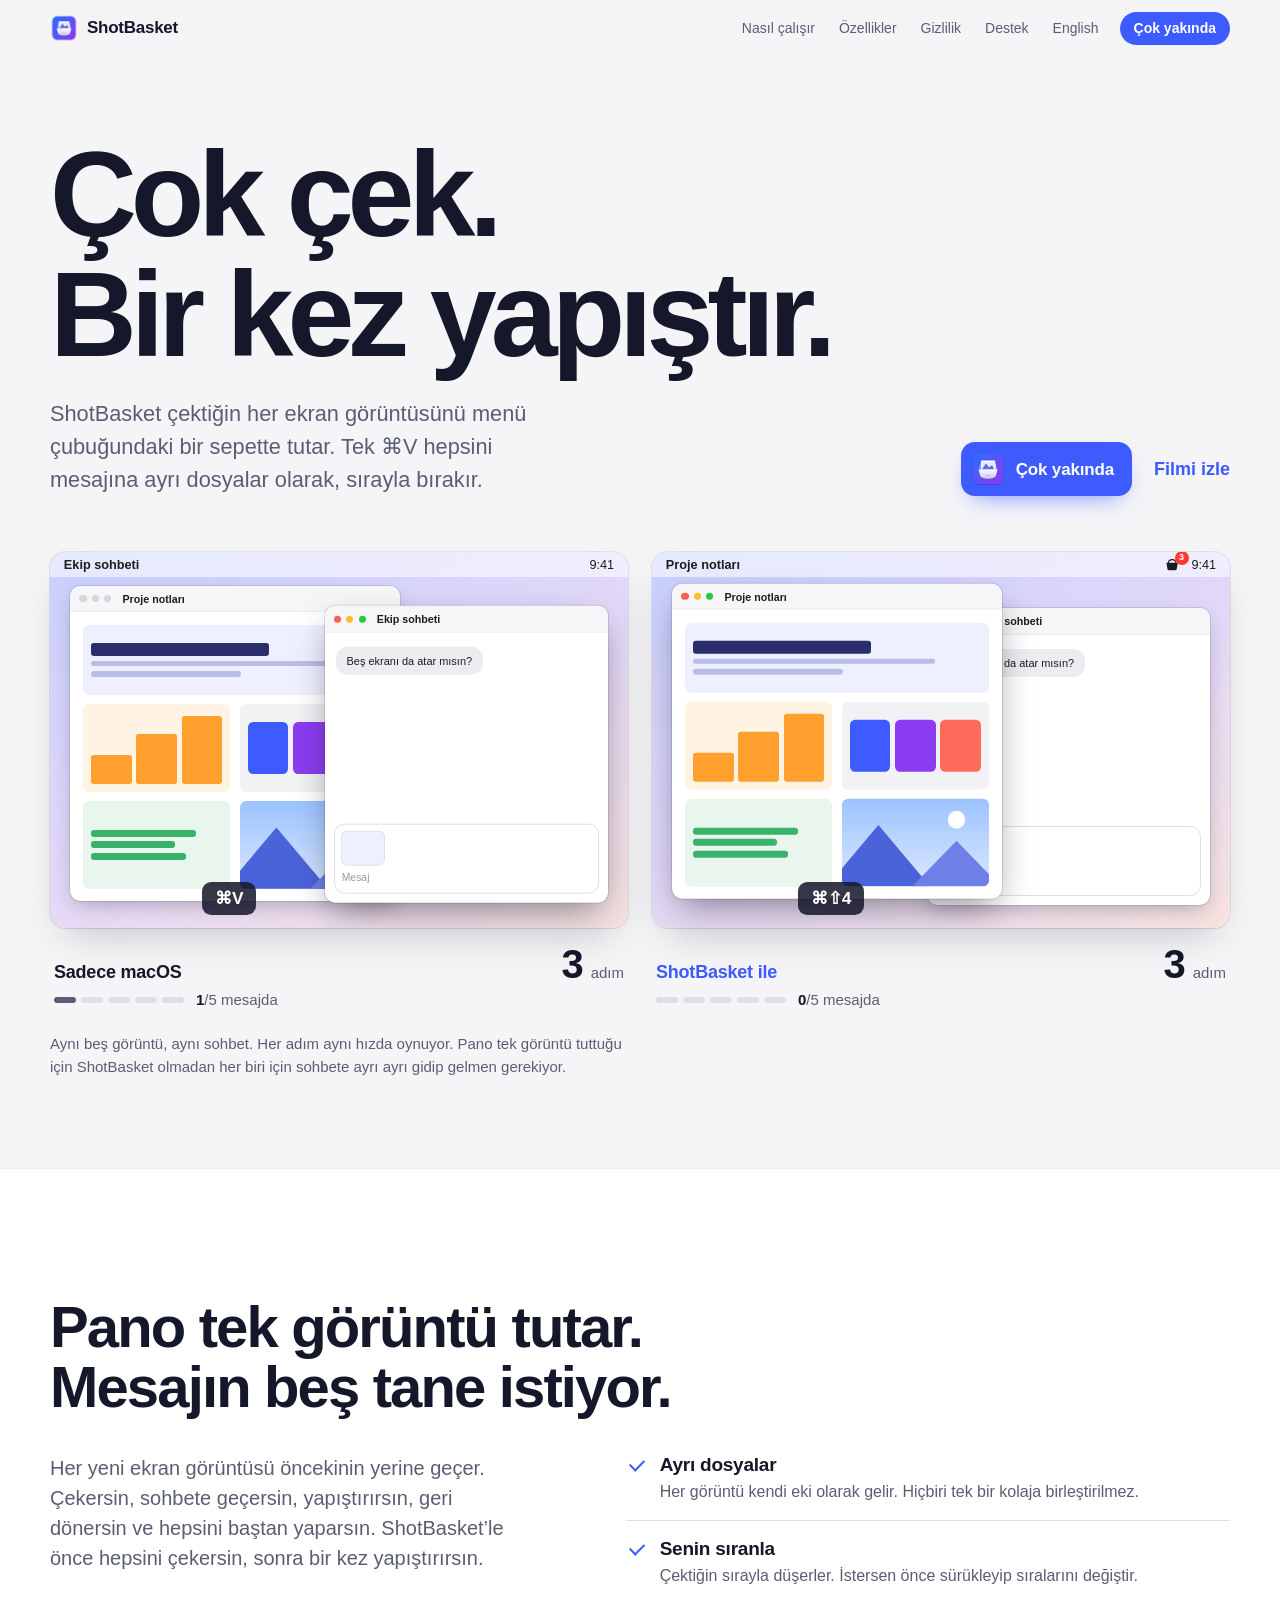
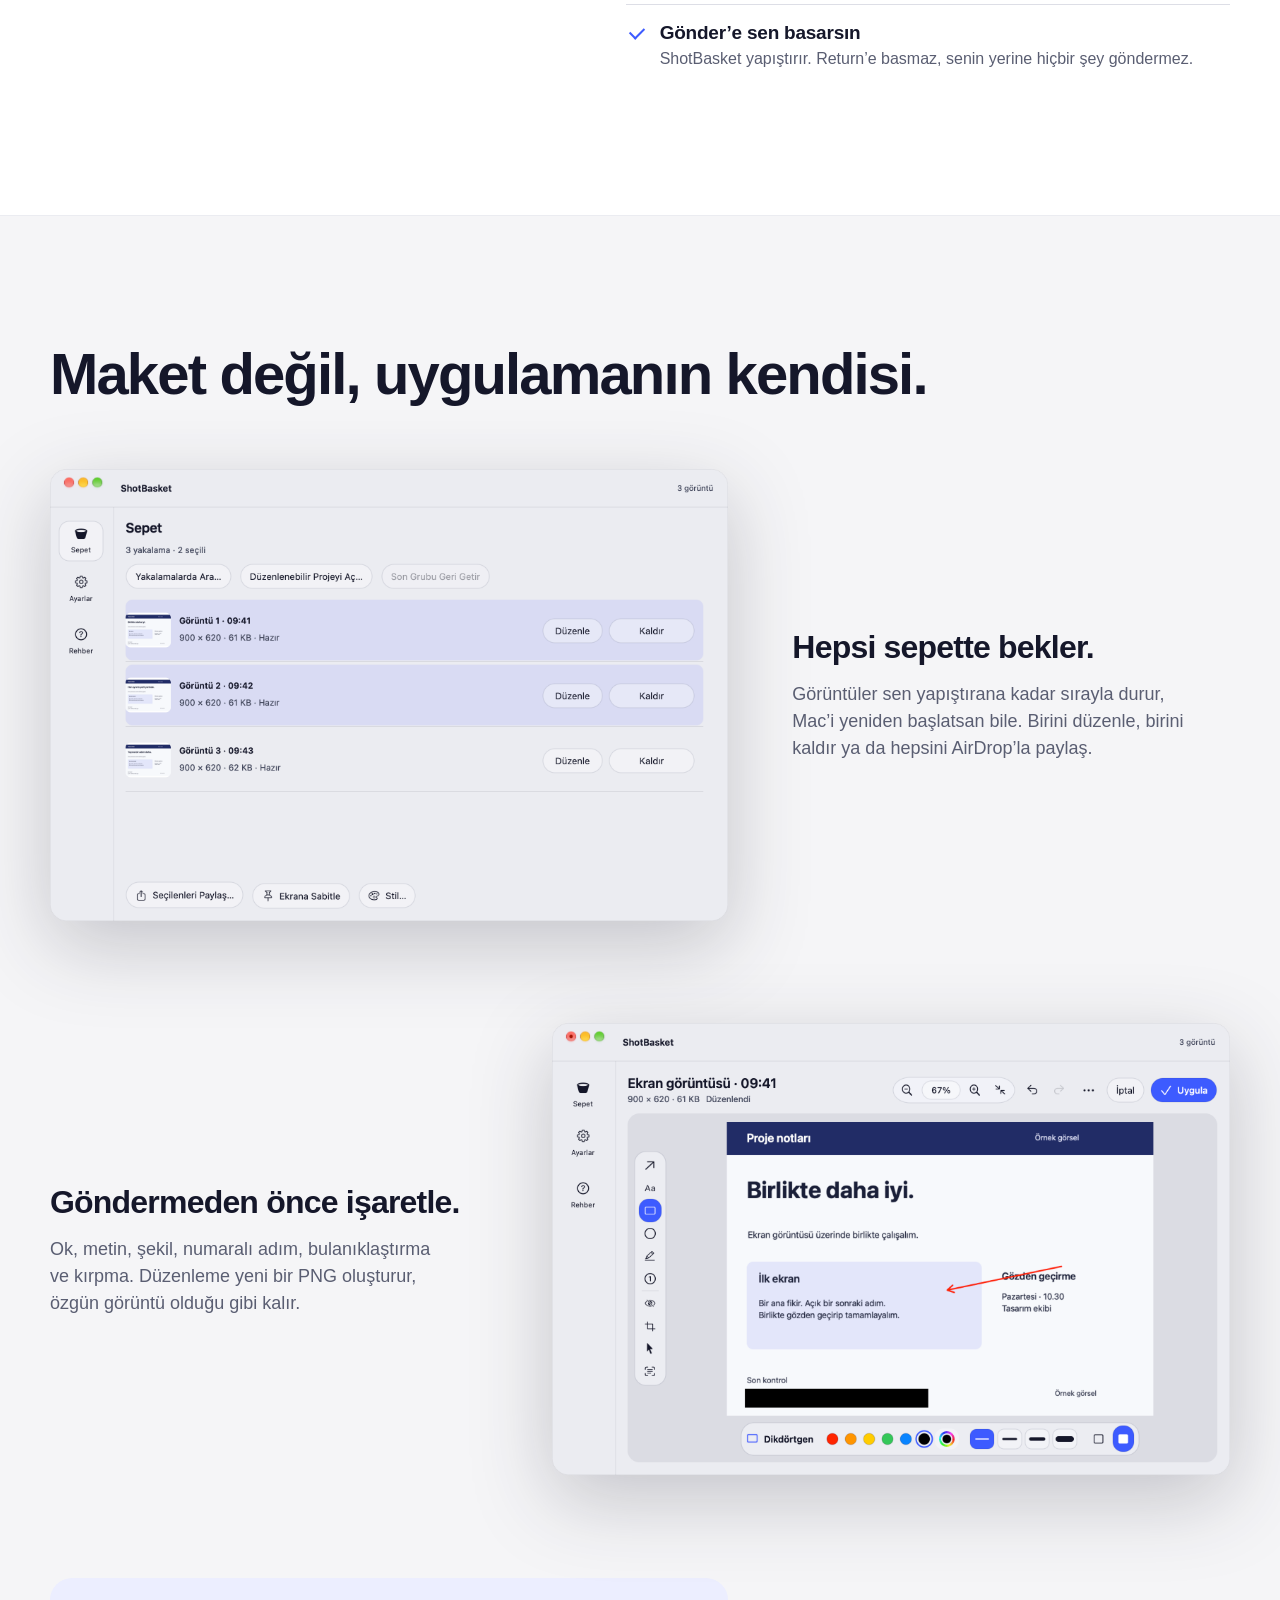
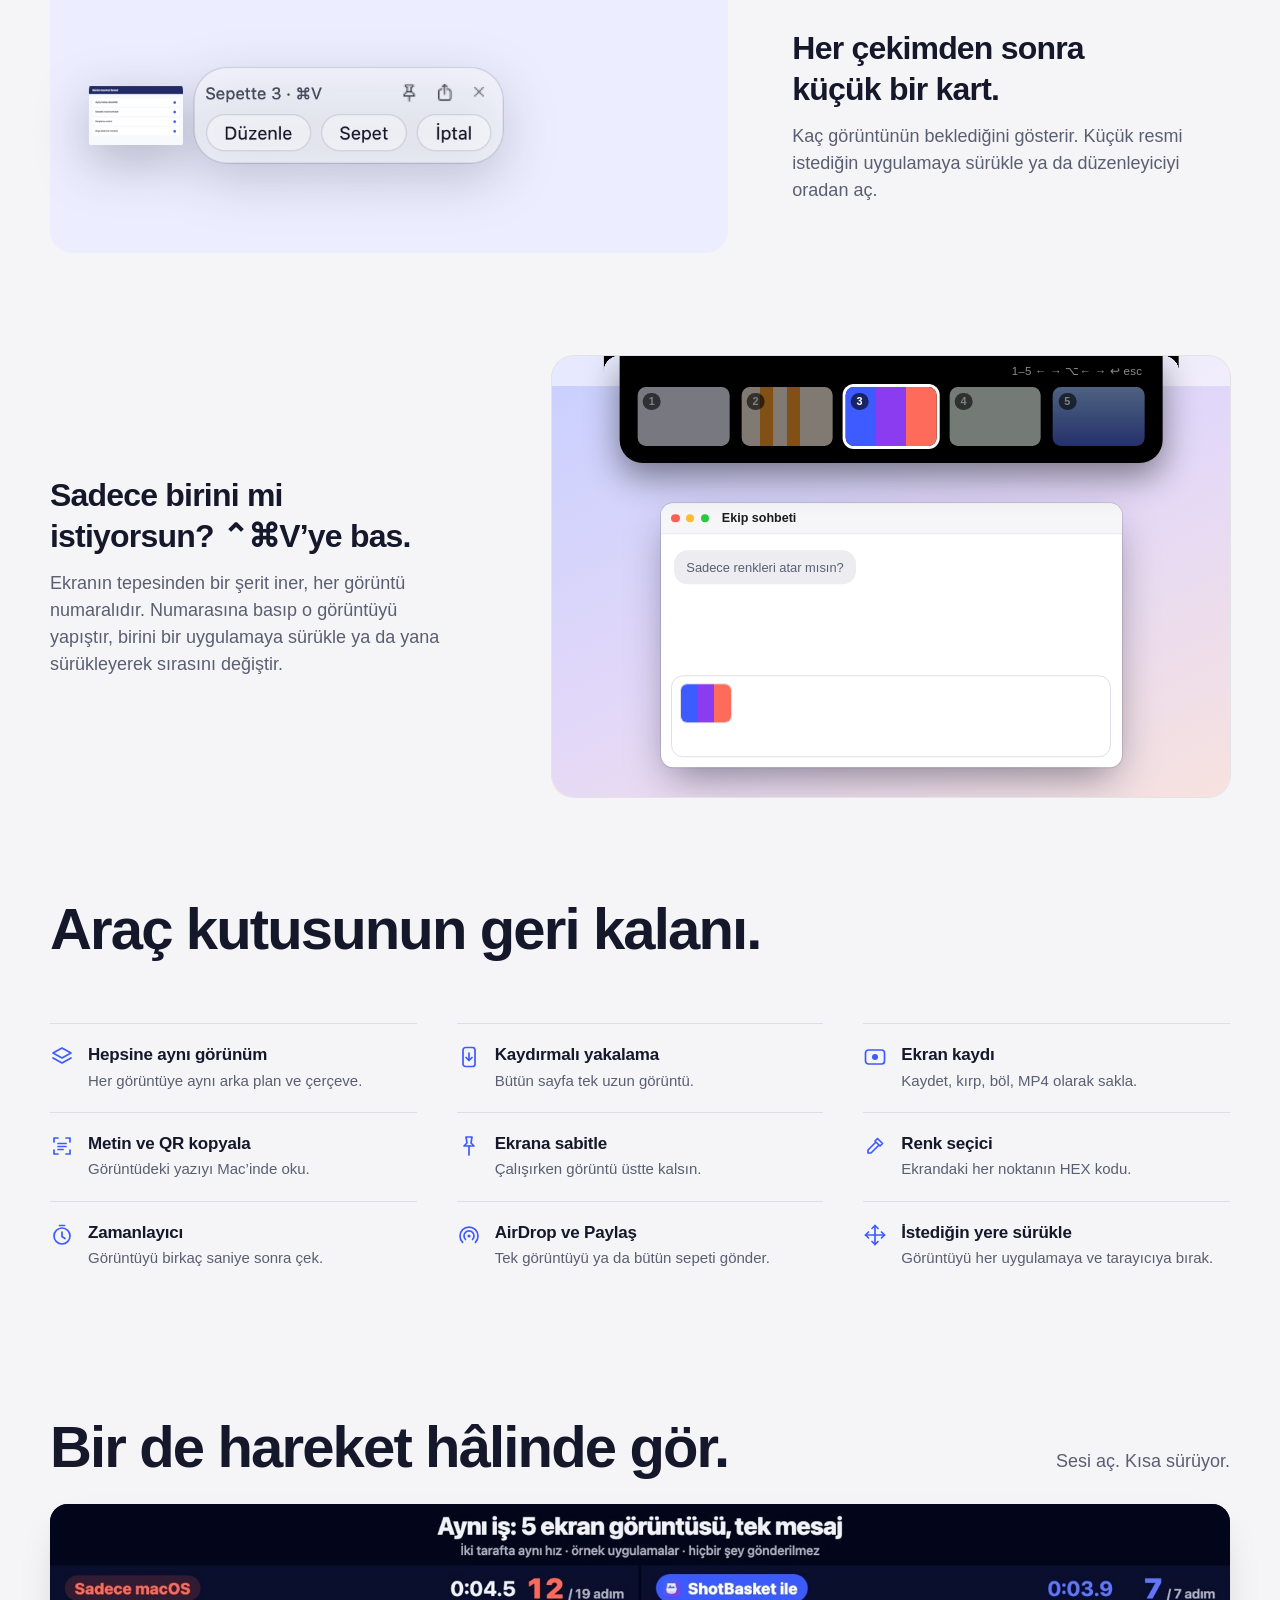
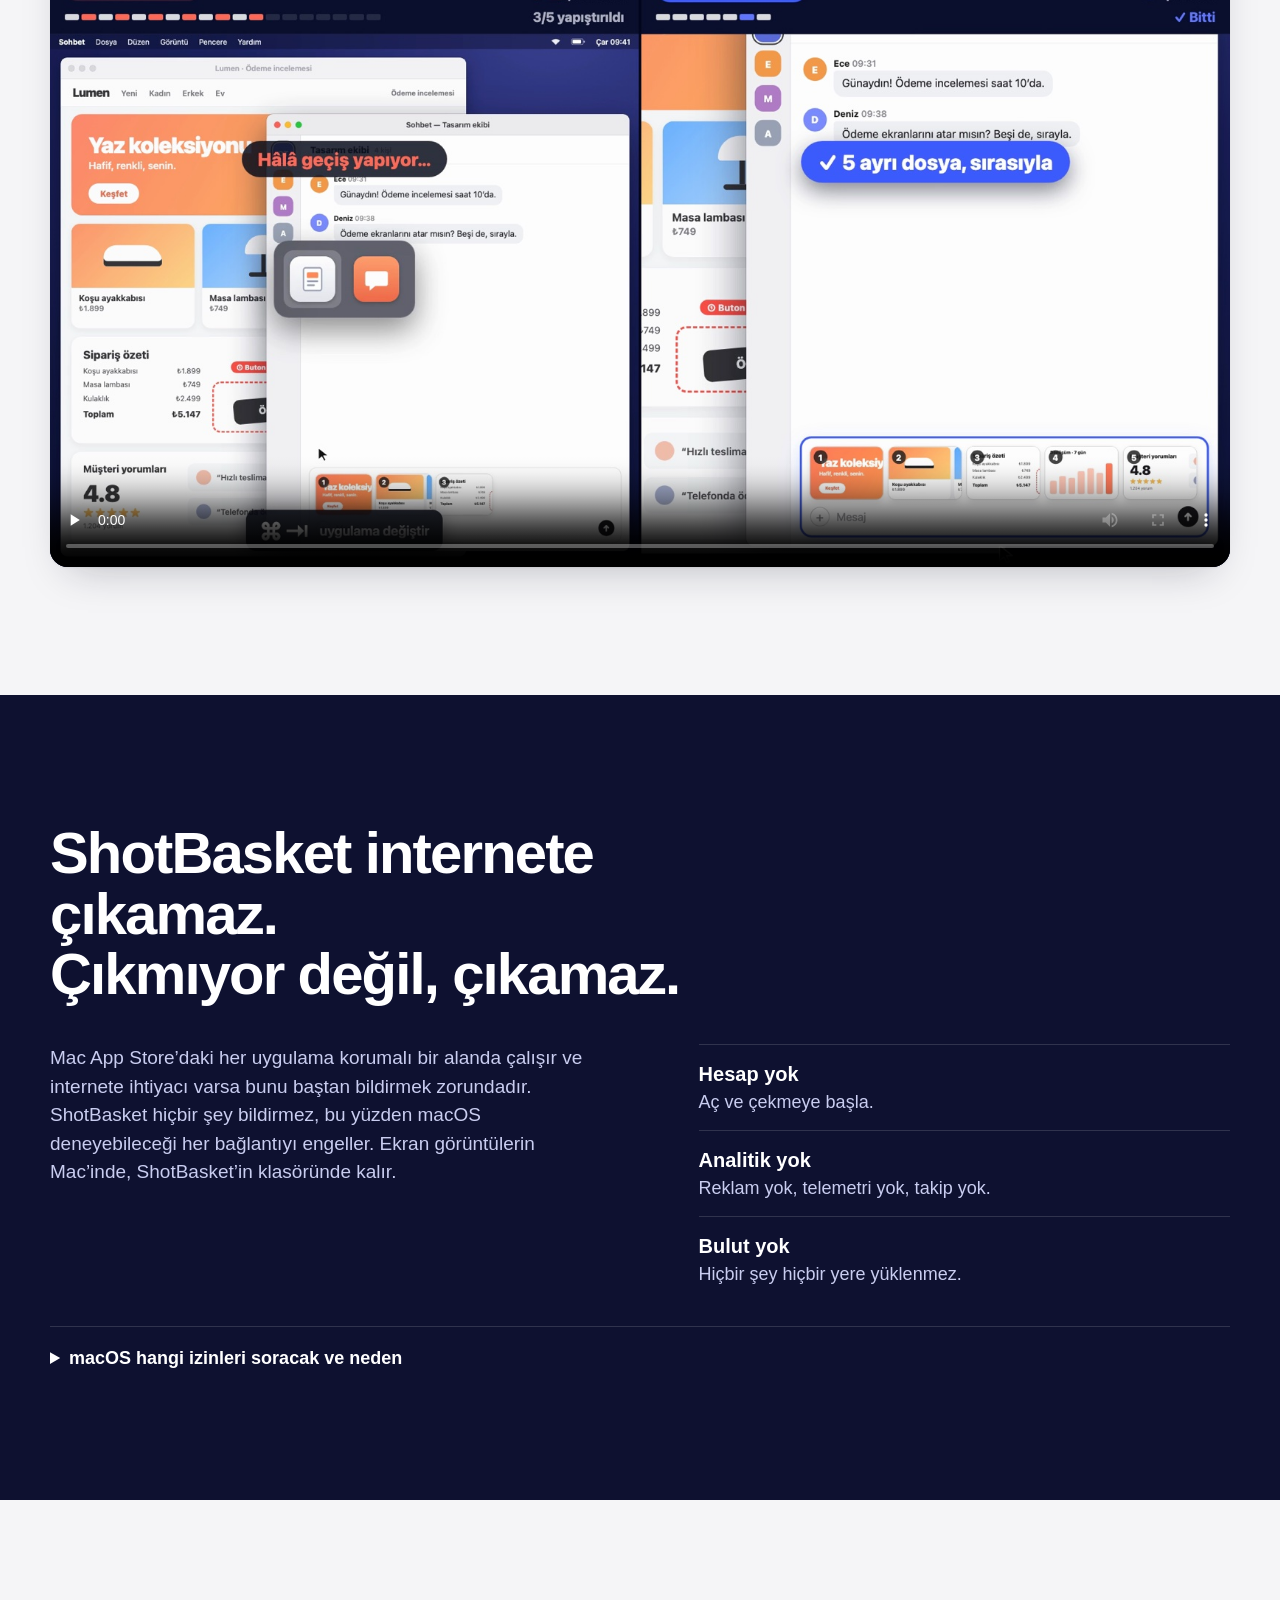
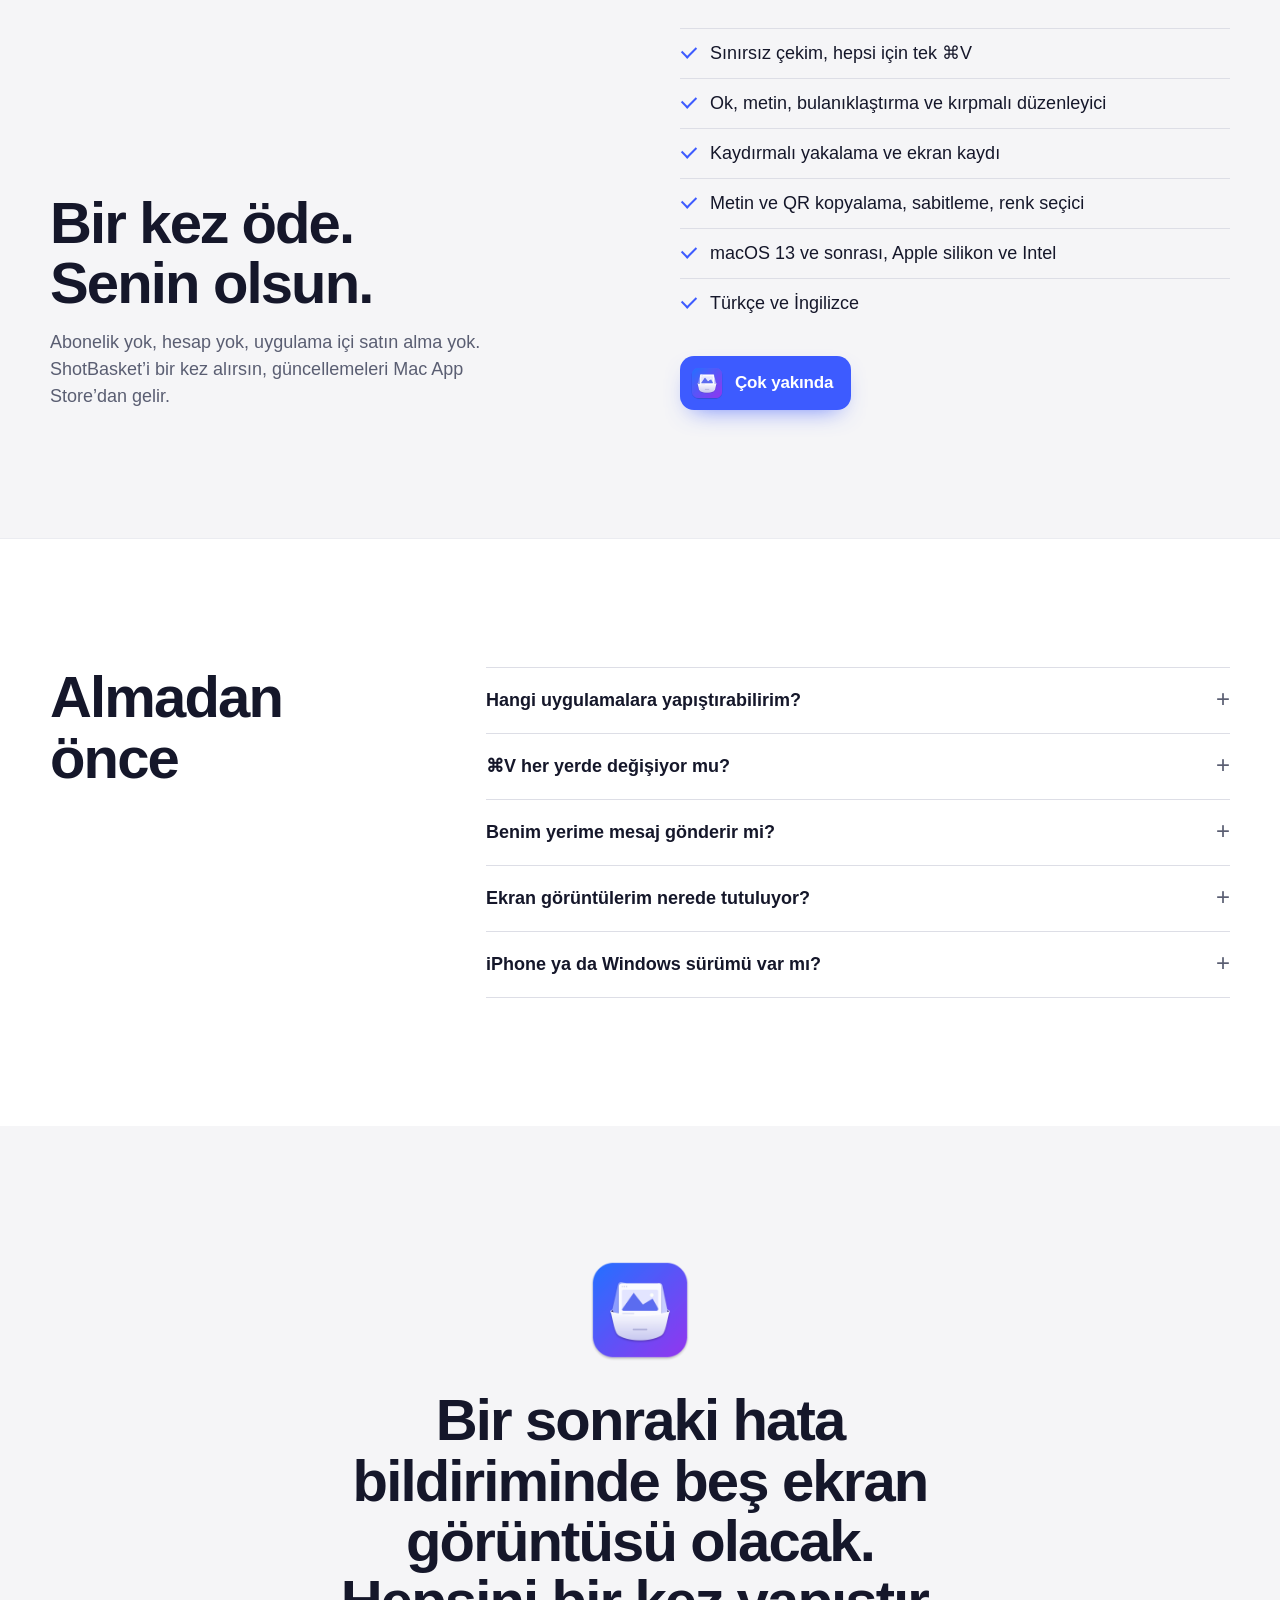
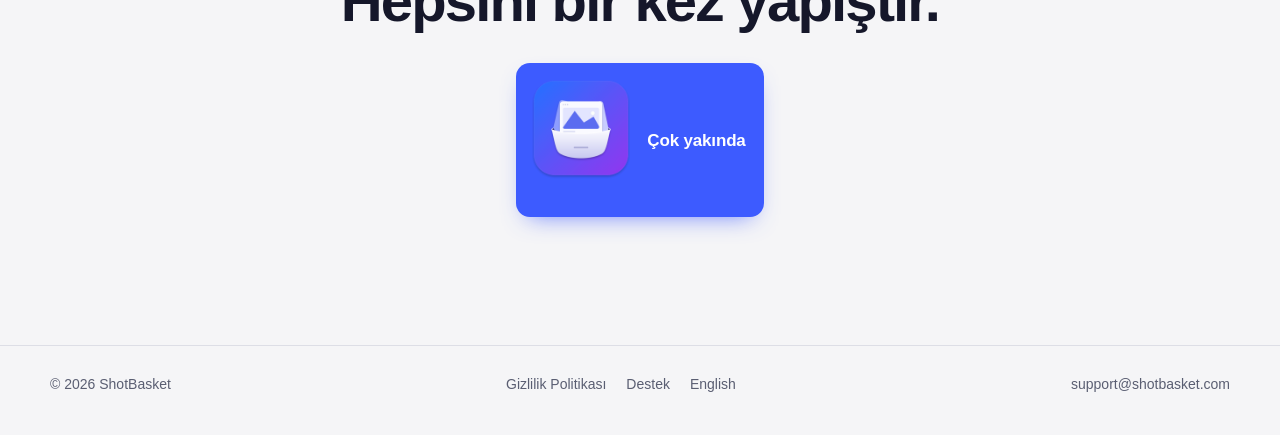
==== commit 53ea9b7a: "Publish website from 95396ad" ====
--- a/tr/index.html
+++ b/tr/index.html
@@ -102,7 +102,7 @@
   <section class="faq">
     <div class="wrap">
       <h2>Almadan önce</h2>
-      <div class="qs"><details><summary>Hangi uygulamalara yapıştırabilirim?</summary><p>Yapıştırınca dosya kabul eden her uygulamaya ve web sayfasına: e-posta, sohbet uygulamaları, notlar, iş takip araçları ve çoğu yükleme alanı. Dosyaları nasıl göstereceğine uygulama karar verir.</p></details><details><summary>⌘V her yerde değişiyor mu?</summary><p>Yalnızca sepette bekleyen görüntü varken. Sepet boşken ya da ShotBasket’i menü çubuğundan duraklattığında ⌘V, Mac’in normal yapıştırmasıdır.</p></details><details><summary>Benim yerime mesaj gönderir mi?</summary><p>Hayır. ShotBasket dosyaları tıkladığın alana yapıştırır. Return’e basmaz, hiçbir şey göndermez.</p></details><details><summary>Ekran görüntülerim nerede tutuluyor?</summary><p>Mac’inde ShotBasket’in kendi klasöründe. Sepetten çıkan görüntü seçtiğin süre sonunda silinir, bu süre en az on dakikadır. Kalıcı kopya için Ekran Görüntülerini Klasöre Kaydet’i aç.</p></details><details><summary>Deneme sürümü var mı?</summary><p>Mac App Store’da ücretli uygulamalar için deneme sürümü yok. ShotBasket sana uymazsa reportaproblem.apple.com adresinden Apple’dan iade isteyebilirsin.</p></details><details><summary>iPhone ya da Windows sürümü var mı?</summary><p>Hayır. ShotBasket Mac için yapıldı.</p></details></div>
+      <div class="qs"><details><summary>Hangi uygulamalara yapıştırabilirim?</summary><p>Yapıştırınca dosya kabul eden her uygulamaya ve web sayfasına: e-posta, sohbet uygulamaları, notlar, iş takip araçları ve çoğu yükleme alanı. Dosyaları nasıl göstereceğine uygulama karar verir.</p></details><details><summary>⌘V her yerde değişiyor mu?</summary><p>Yalnızca sepette bekleyen görüntü varken. Sepet boşken ya da ShotBasket’i menü çubuğundan duraklattığında ⌘V, Mac’in normal yapıştırmasıdır.</p></details><details><summary>Benim yerime mesaj gönderir mi?</summary><p>Hayır. ShotBasket dosyaları tıkladığın alana yapıştırır. Return’e basmaz, hiçbir şey göndermez.</p></details><details><summary>Ekran görüntülerim nerede tutuluyor?</summary><p>Mac’inde ShotBasket’in kendi klasöründe. Sepetten çıkan görüntü seçtiğin süre sonunda silinir, bu süre en az on dakikadır. Kalıcı kopya için Ekran Görüntülerini Klasöre Kaydet’i aç.</p></details><details><summary>iPhone ya da Windows sürümü var mı?</summary><p>Hayır. ShotBasket Mac için yapıldı.</p></details></div>
     </div>
   </section>
 
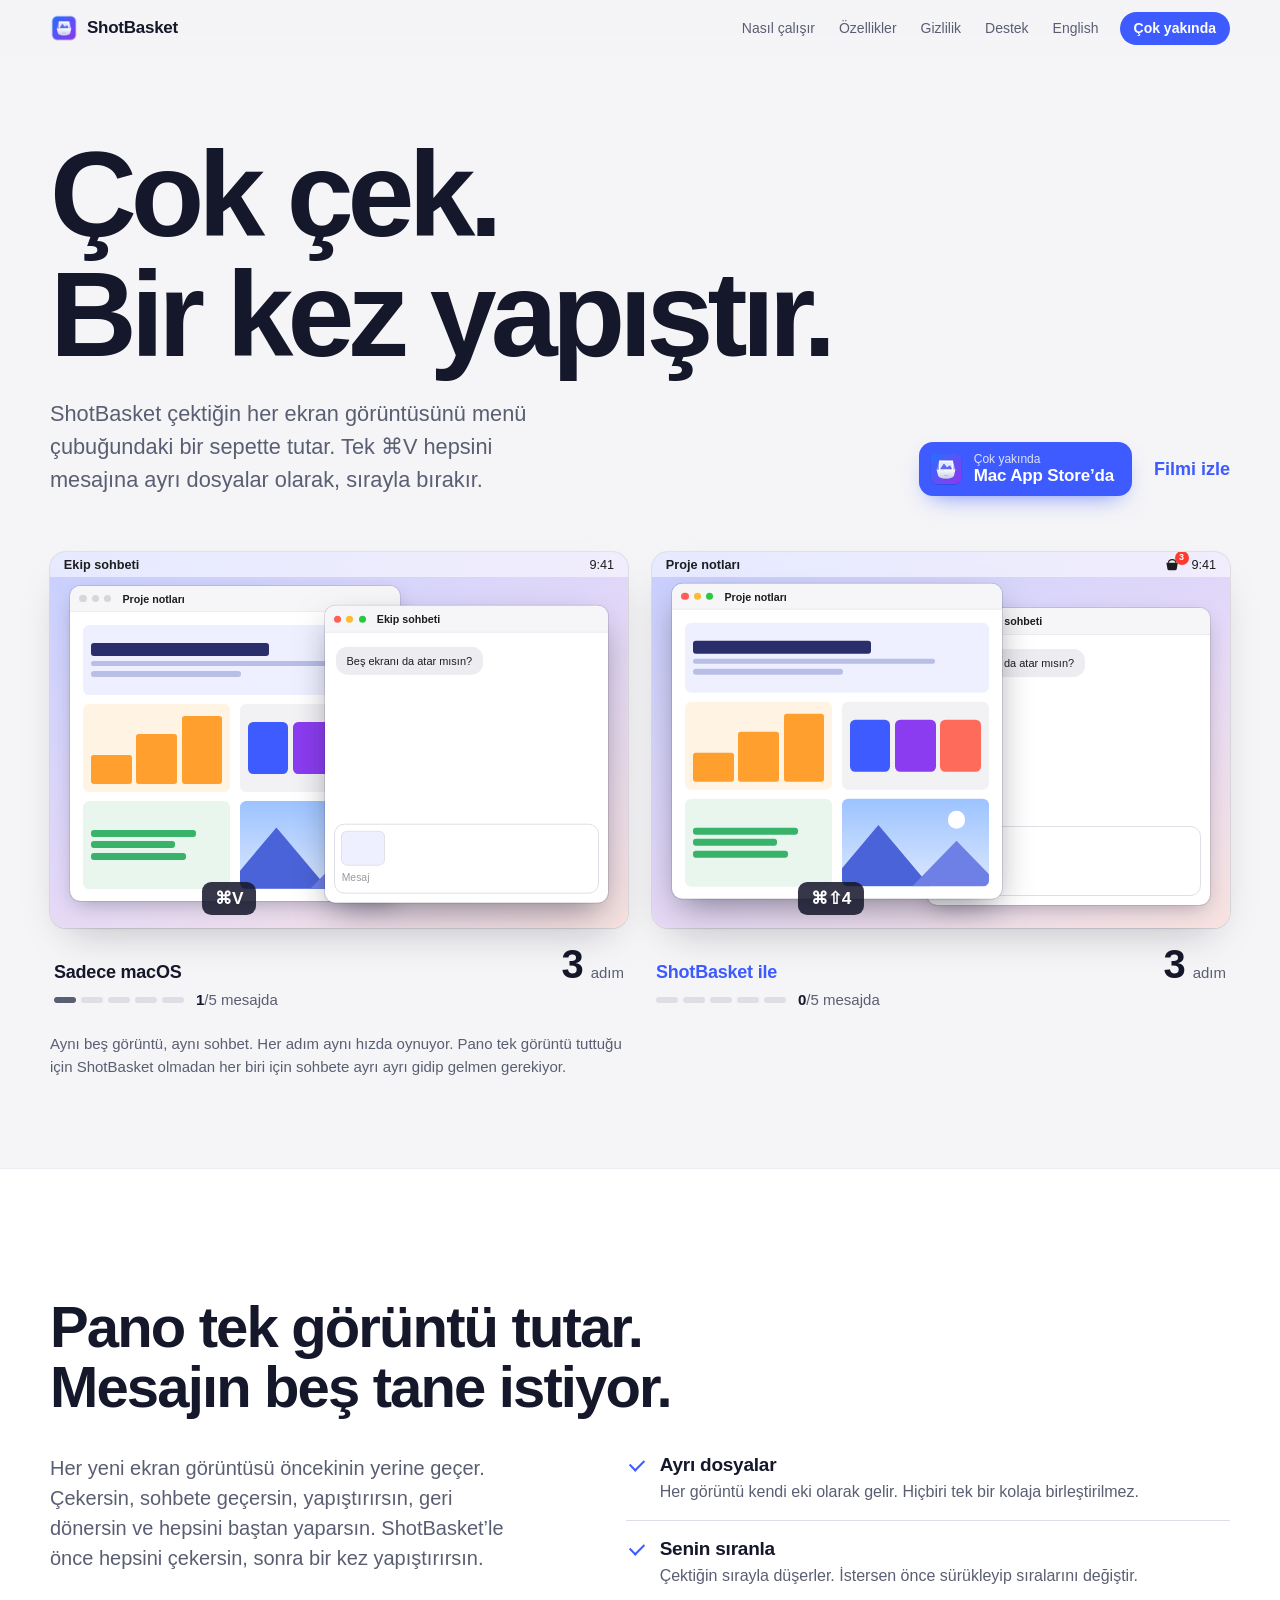
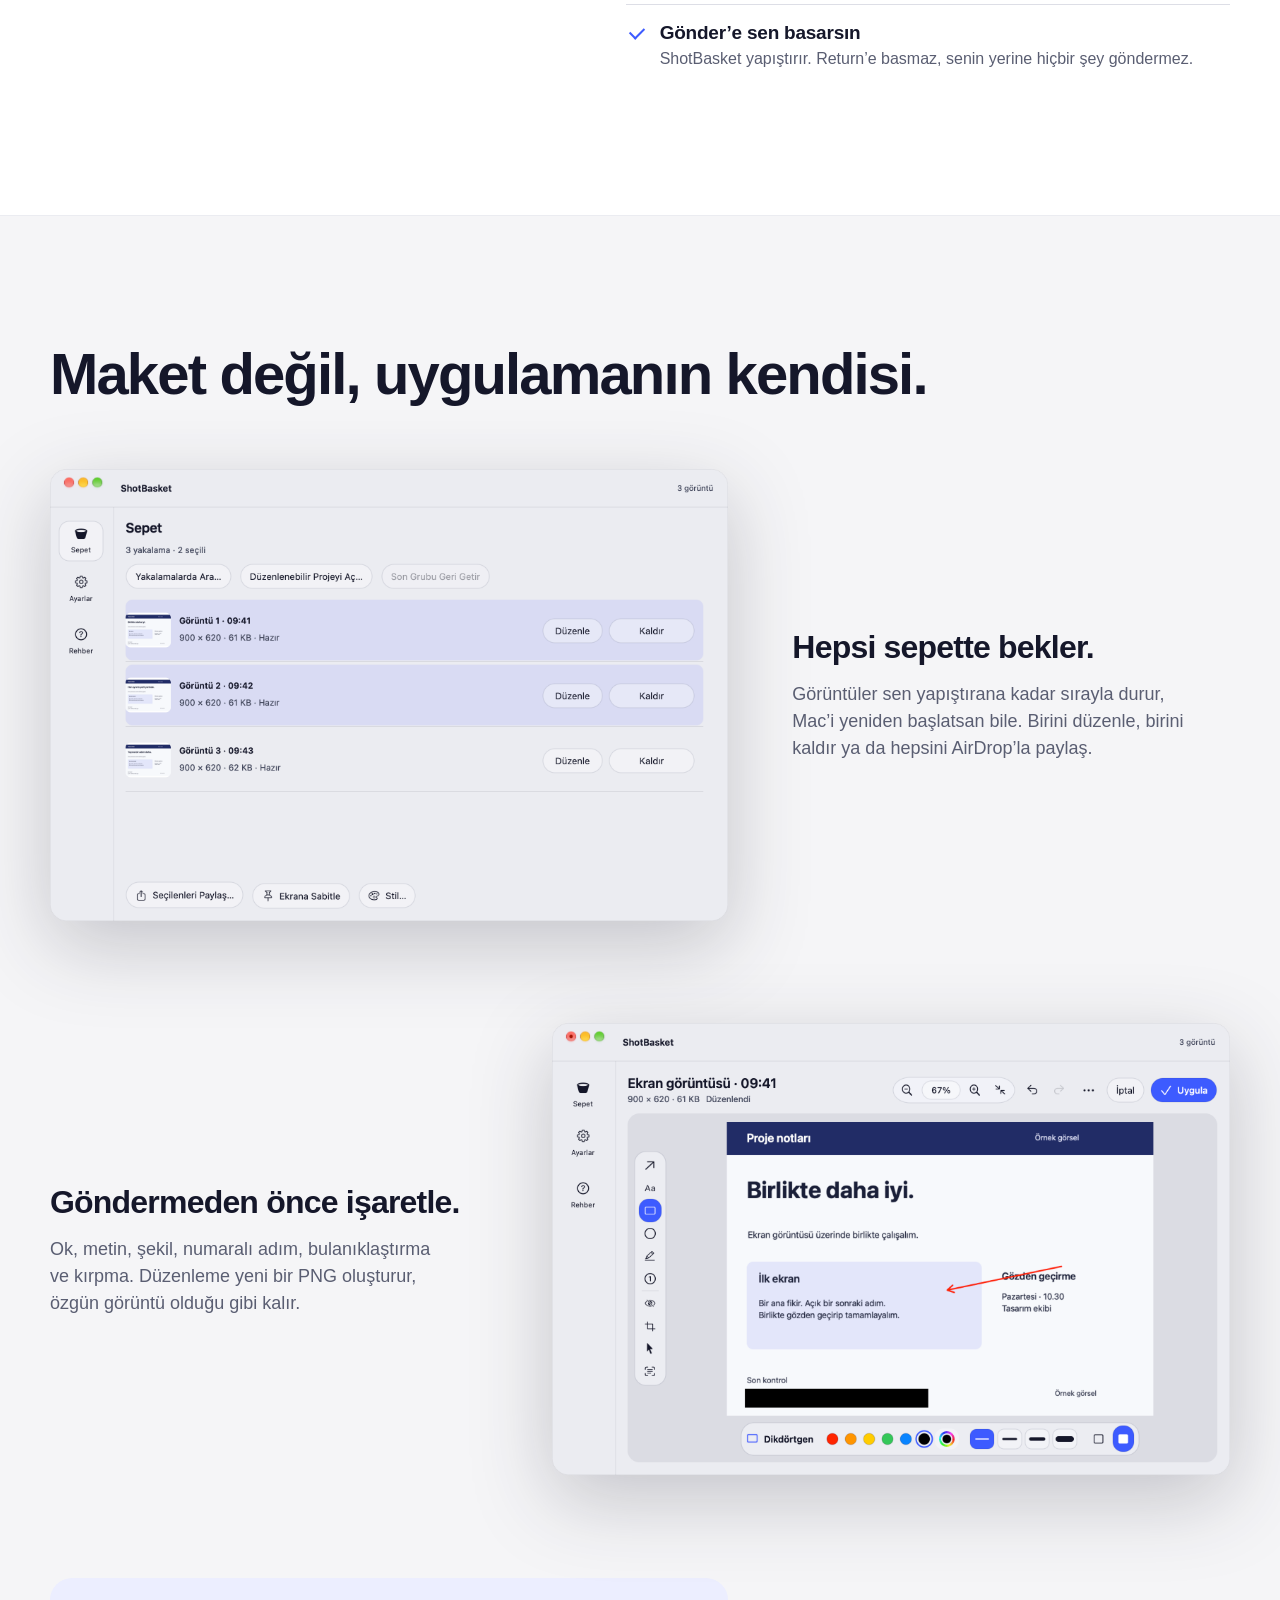
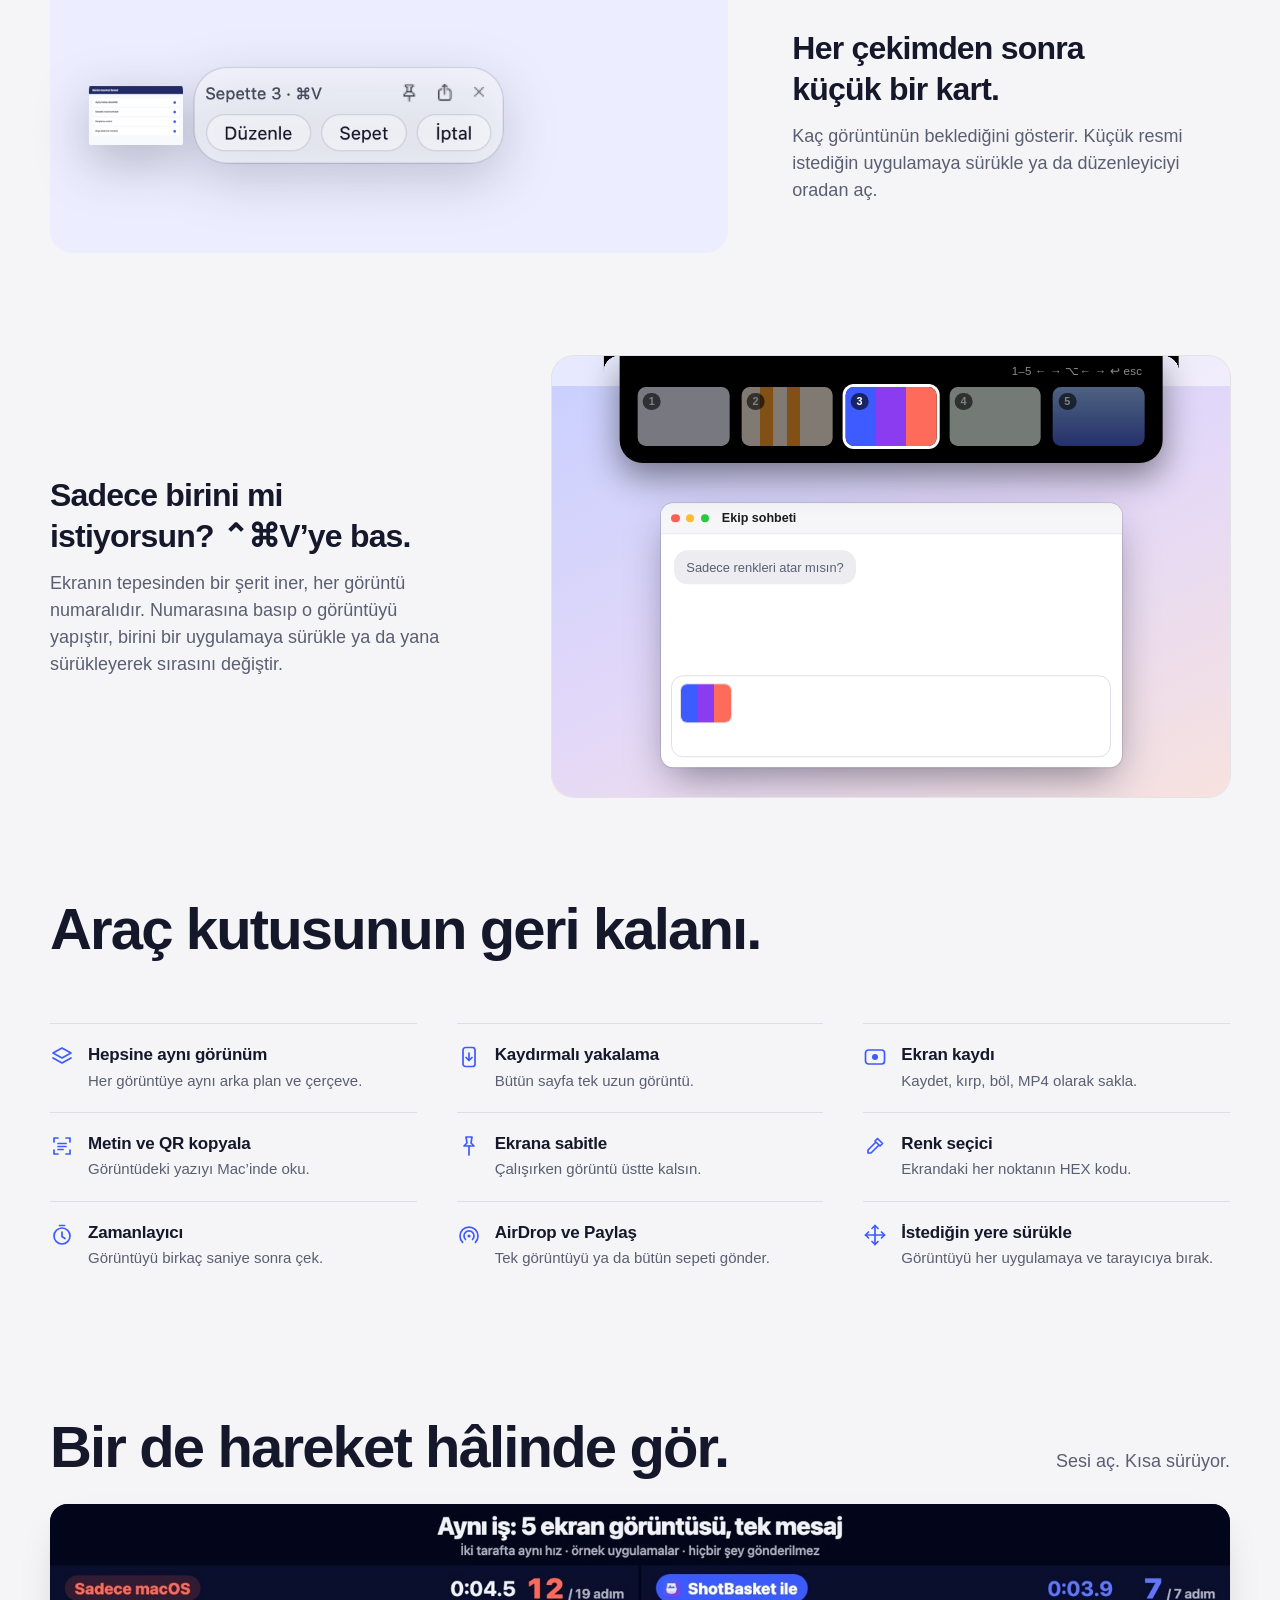
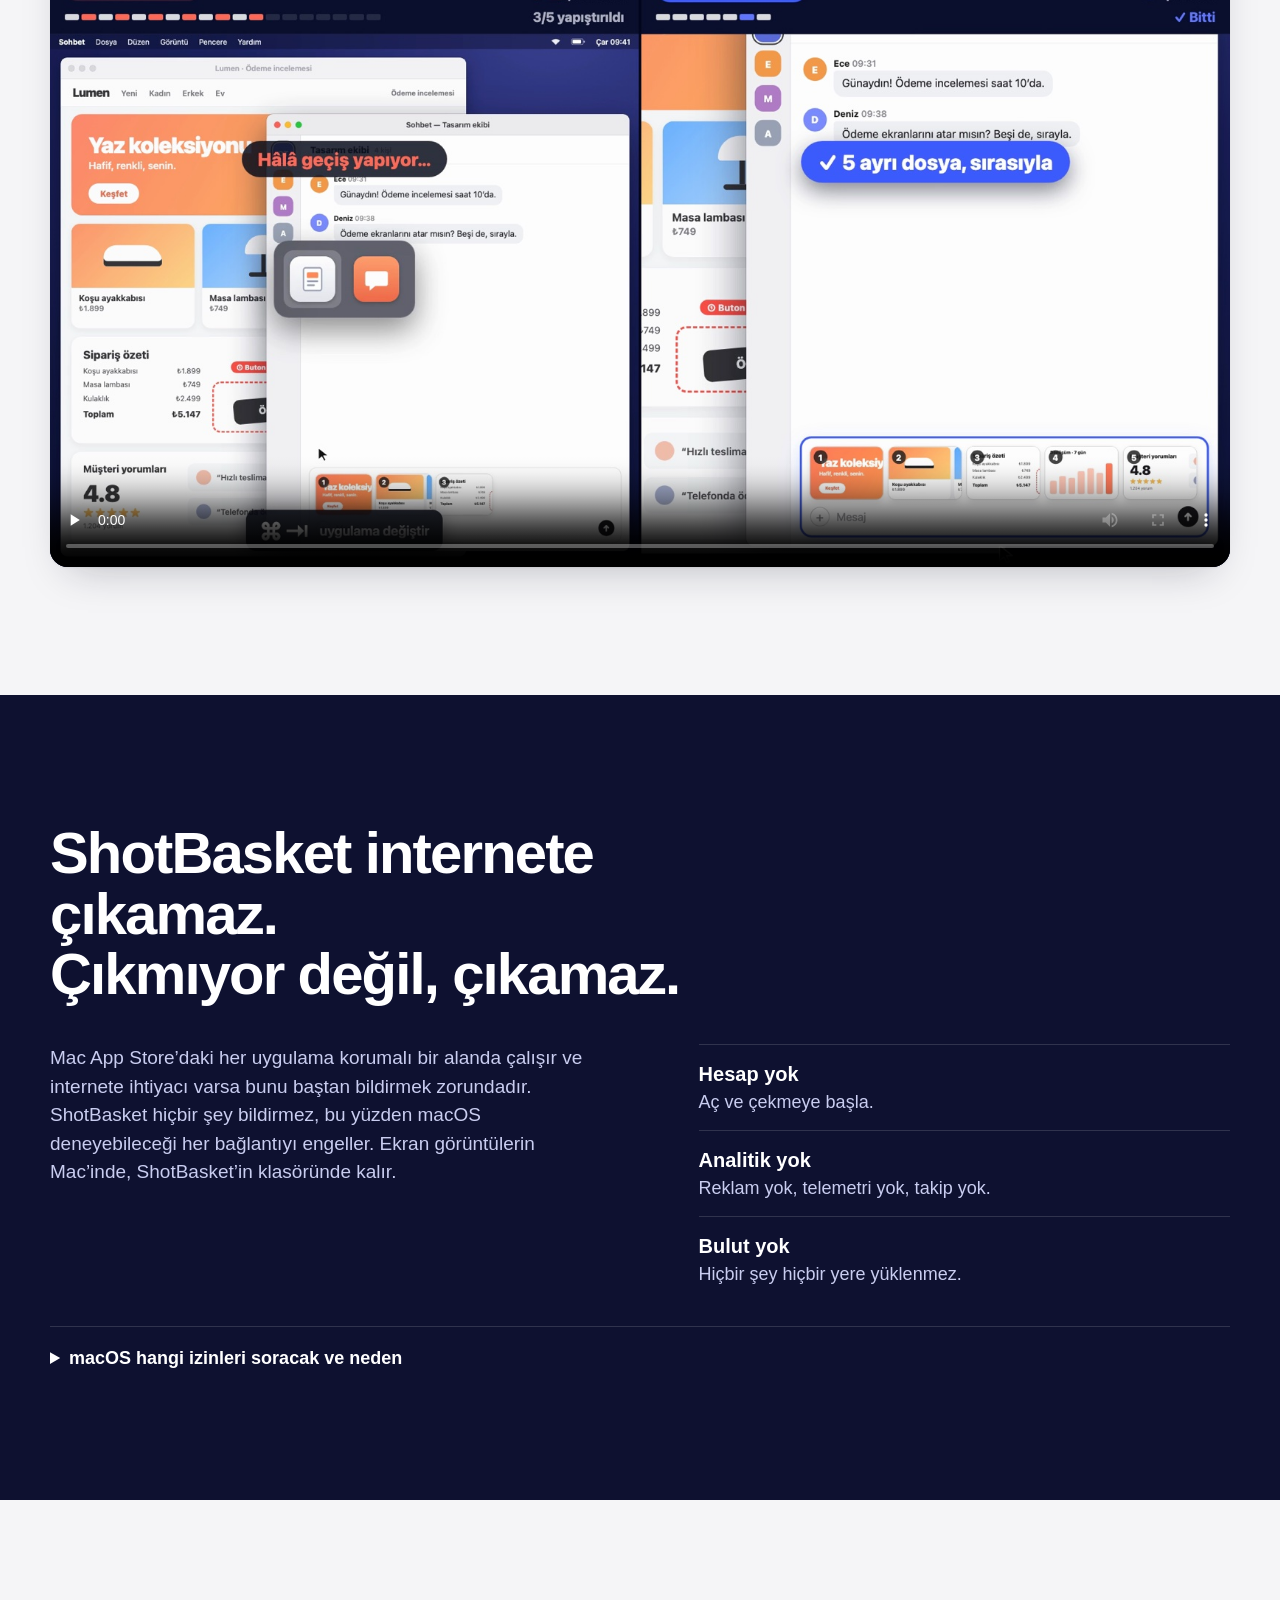
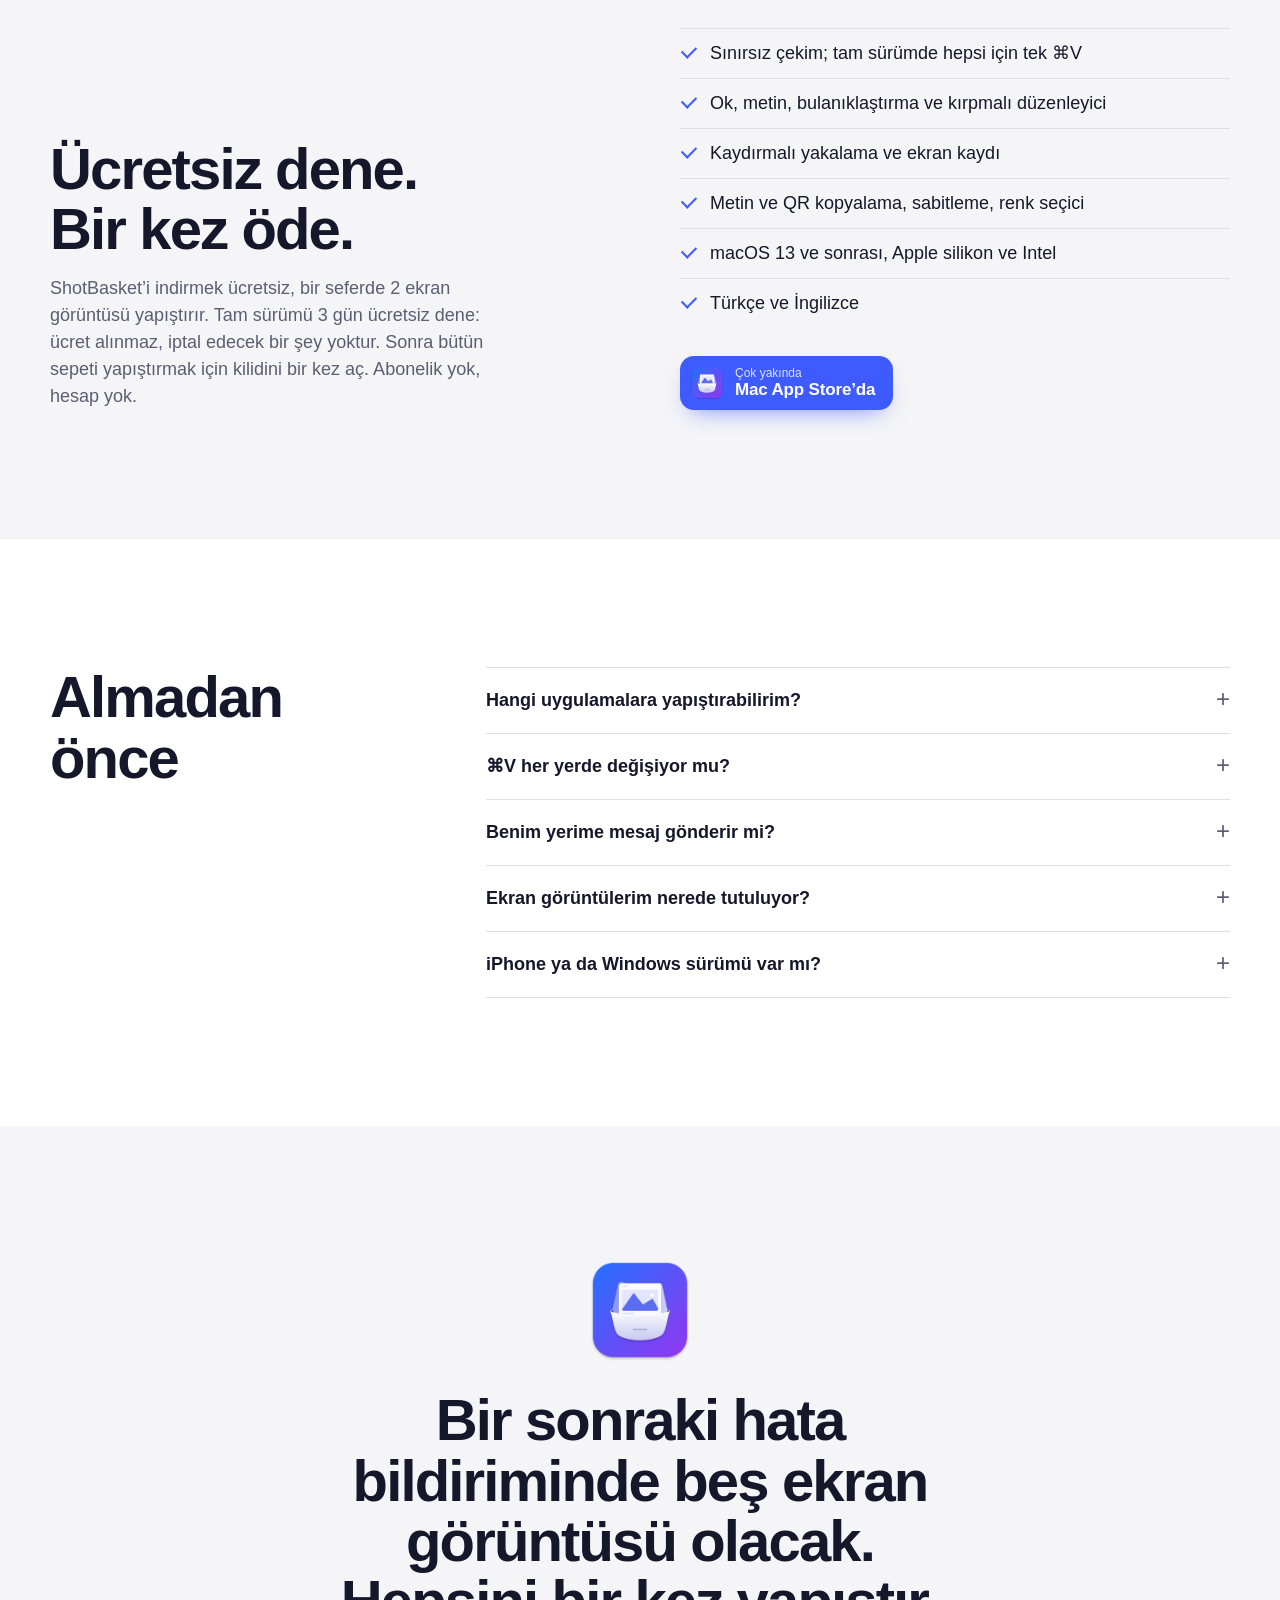
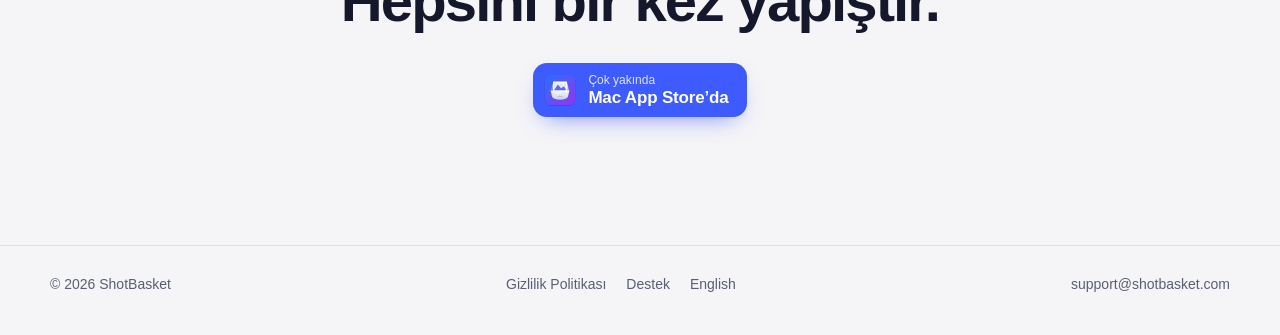
==== commit 6e2ffe35: "Publish website from 74cc60c" ====
--- a/tr/index.html
+++ b/tr/index.html
@@ -33,7 +33,7 @@
       <h1><span>Çok çek.</span> <span>Bir kez yapıştır.</span></h1>
       <div class="hero-side">
         <p class="lede">ShotBasket çektiğin her ekran görüntüsünü menü çubuğundaki bir sepette tutar. Tek ⌘V hepsini mesajına ayrı dosyalar olarak, sırayla bırakır.</p>
-        <div class="cta"><a class="store" href="#fiyat"><img src="../assets/icon-256.png" alt="" width="34" height="34"><b>Çok yakında</b></a><a class="film-link" href="#film" data-play-film>Filmi izle</a></div>
+        <div class="cta"><a class="store" href="#fiyat"><img src="../assets/icon-256.png" alt="" width="34" height="34"><span><small>Çok yakında</small><b>Mac App Store’da</b></span></a><a class="film-link" href="#film" data-play-film>Filmi izle</a></div>
       </div>
     </div>
     <div class="wrap">
@@ -94,8 +94,8 @@
 
   <section class="price" id="fiyat">
     <div class="wrap">
-      <div class="price-main"><h2>Bir kez öde. Senin olsun.</h2><p>Abonelik yok, hesap yok, uygulama içi satın alma yok. ShotBasket’i bir kez alırsın, güncellemeleri Mac App Store’dan gelir.</p></div>
-      <div class="price-side"><ul><li>Sınırsız çekim, hepsi için tek ⌘V</li><li>Ok, metin, bulanıklaştırma ve kırpmalı düzenleyici</li><li>Kaydırmalı yakalama ve ekran kaydı</li><li>Metin ve QR kopyalama, sabitleme, renk seçici</li><li>macOS 13 ve sonrası, Apple silikon ve Intel</li><li>Türkçe ve İngilizce</li></ul><a class="store" href="#main"><img src="../assets/icon-256.png" alt="" width="34" height="34"><b>Çok yakında</b></a></div>
+      <div class="price-main"><h2>Ücretsiz dene. Bir kez öde.</h2><p>ShotBasket’i indirmek ücretsiz, bir seferde 2 ekran görüntüsü yapıştırır. Tam sürümü 3 gün ücretsiz dene: ücret alınmaz, iptal edecek bir şey yoktur. Sonra bütün sepeti yapıştırmak için kilidini bir kez aç. Abonelik yok, hesap yok.</p></div>
+      <div class="price-side"><ul><li>Sınırsız çekim; tam sürümde hepsi için tek ⌘V</li><li>Ok, metin, bulanıklaştırma ve kırpmalı düzenleyici</li><li>Kaydırmalı yakalama ve ekran kaydı</li><li>Metin ve QR kopyalama, sabitleme, renk seçici</li><li>macOS 13 ve sonrası, Apple silikon ve Intel</li><li>Türkçe ve İngilizce</li></ul><a class="store" href="#main"><img src="../assets/icon-256.png" alt="" width="34" height="34"><span><small>Çok yakında</small><b>Mac App Store’da</b></span></a></div>
     </div>
   </section>
 
@@ -110,7 +110,7 @@
     <div class="wrap">
       <img src="../assets/icon-512.png" alt="" width="96" height="96">
       <h2>Bir sonraki hata bildiriminde beş ekran görüntüsü olacak. Hepsini bir kez yapıştır.</h2>
-      <a class="store" href="#fiyat"><img src="../assets/icon-256.png" alt="" width="34" height="34"><b>Çok yakında</b></a>
+      <a class="store" href="#fiyat"><img src="../assets/icon-256.png" alt="" width="34" height="34"><span><small>Çok yakında</small><b>Mac App Store’da</b></span></a>
     </div>
   </section>
 </main>
--- a/assets/site.css
+++ b/assets/site.css
@@ -51,7 +51,7 @@
 .store { display: inline-flex; align-items: center; gap: 10px; background: var(--indigo); color: #fff; text-decoration: none; padding: 9px 18px 9px 9px; border-radius: 14px; box-shadow: 0 10px 24px -12px color-mix(in srgb, var(--indigo) 80%, transparent); transition: background .15s, transform .15s; }
 .store:hover { background: var(--indigo-2); transform: translateY(-1px); }
 .store img { width: 36px; height: 36px; }
-.store span { display: grid; line-height: 1.15; }
+.store span { display: grid; line-height: 1.15; text-align: left; }
 .store small { font-size: 12px; opacity: .82; }
 .store b { font-size: 17px; font-weight: 650; letter-spacing: -.01em; }
 .store em { font-style: normal; font-weight: 700; background: rgba(255,255,255,.18); padding: 6px 10px; border-radius: 9px; margin-left: 6px; }
@@ -141,7 +141,7 @@
 
 /* End */
 .end { text-align: center; }
-.end img { width: 112px; height: 112px; margin: 0 auto 24px; }
+.end .wrap > img { width: 112px; height: 112px; margin: 0 auto 24px; }
 .end h2 { max-width: 20ch; margin: 0 auto 32px; }
 
 /* Footer */
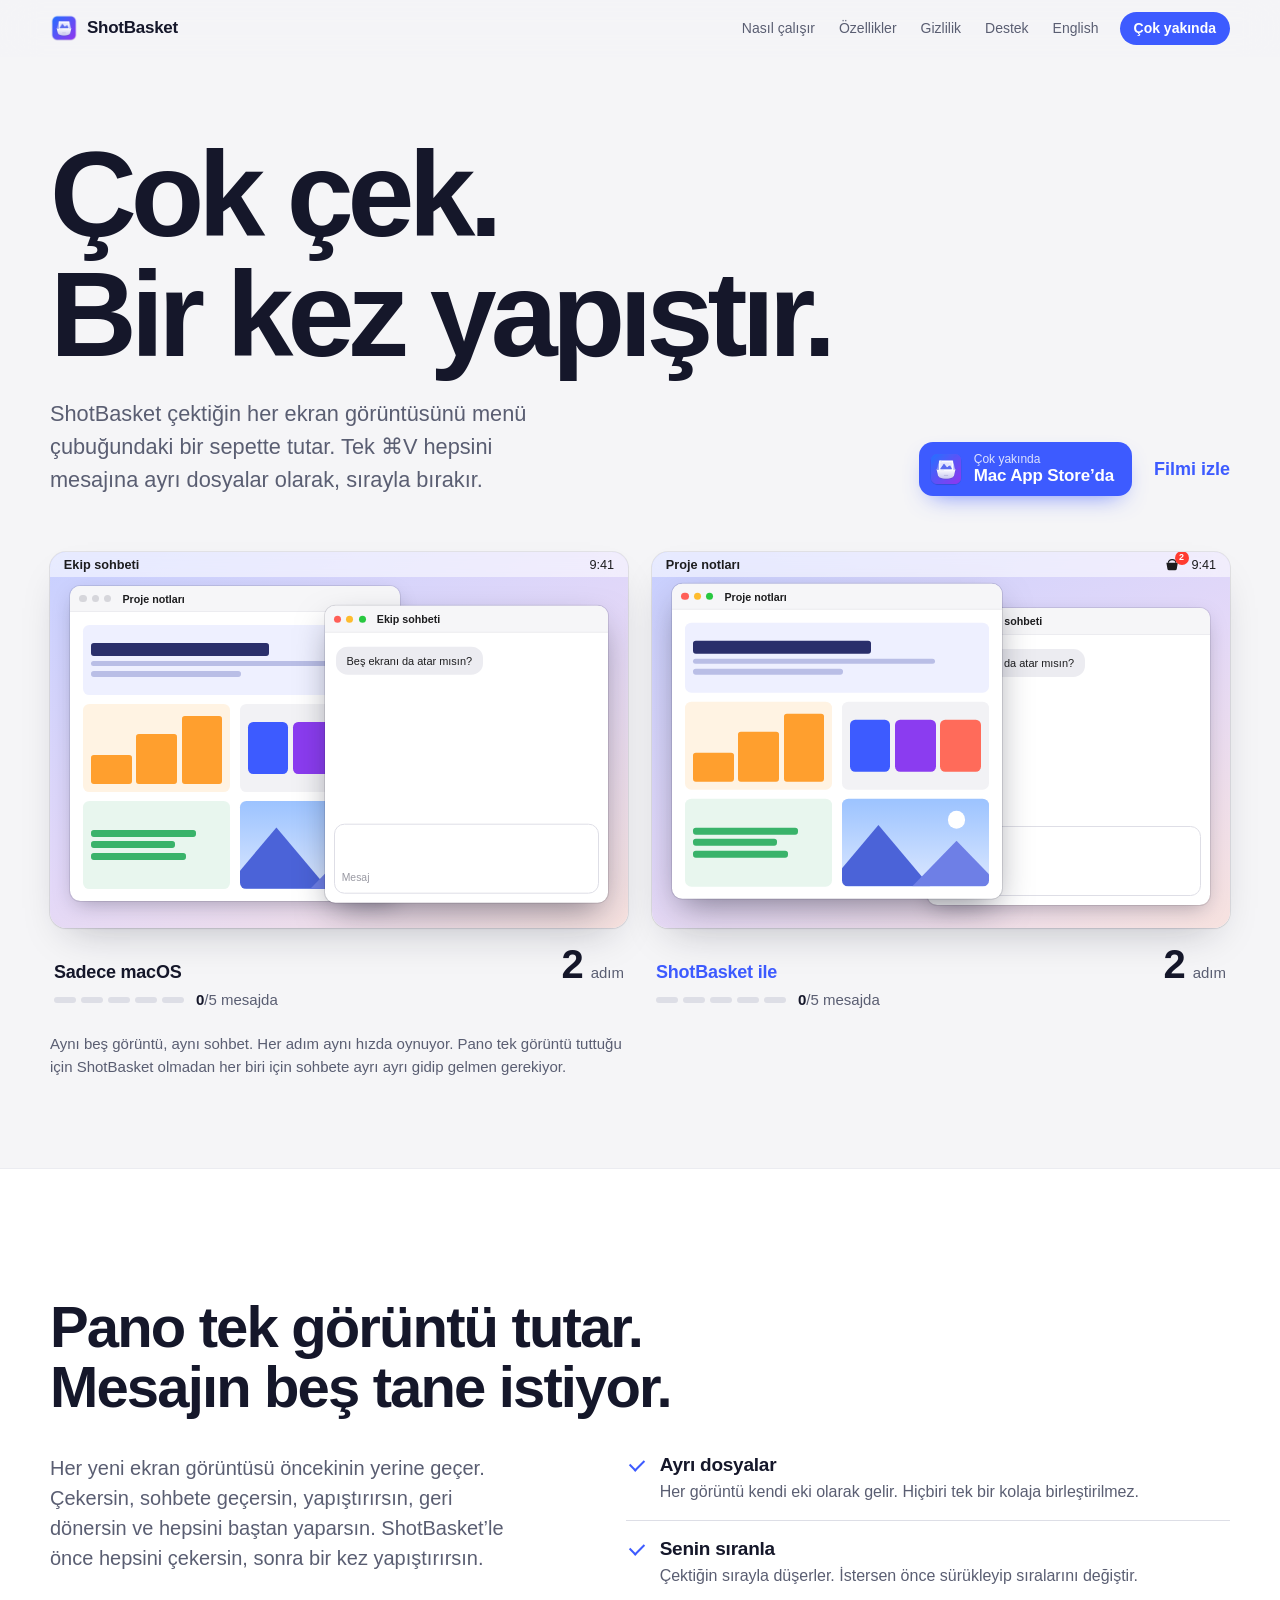
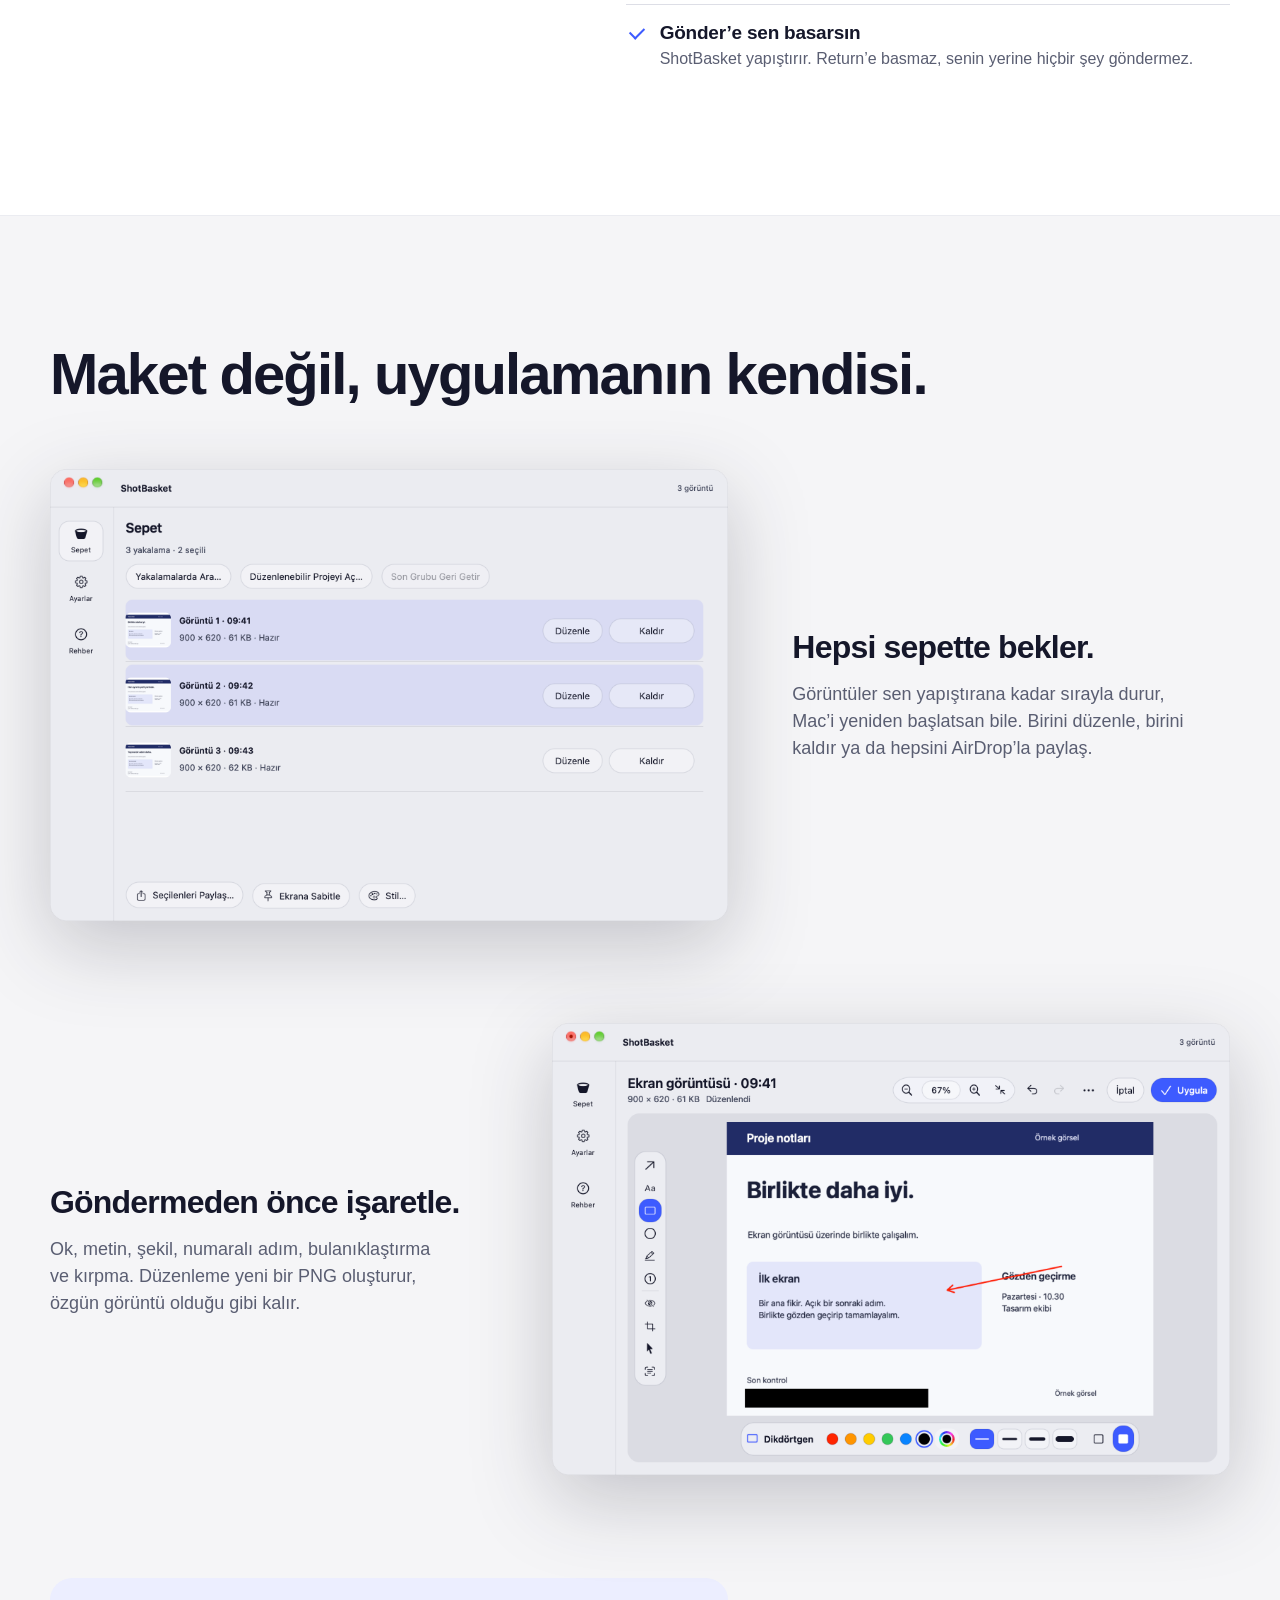
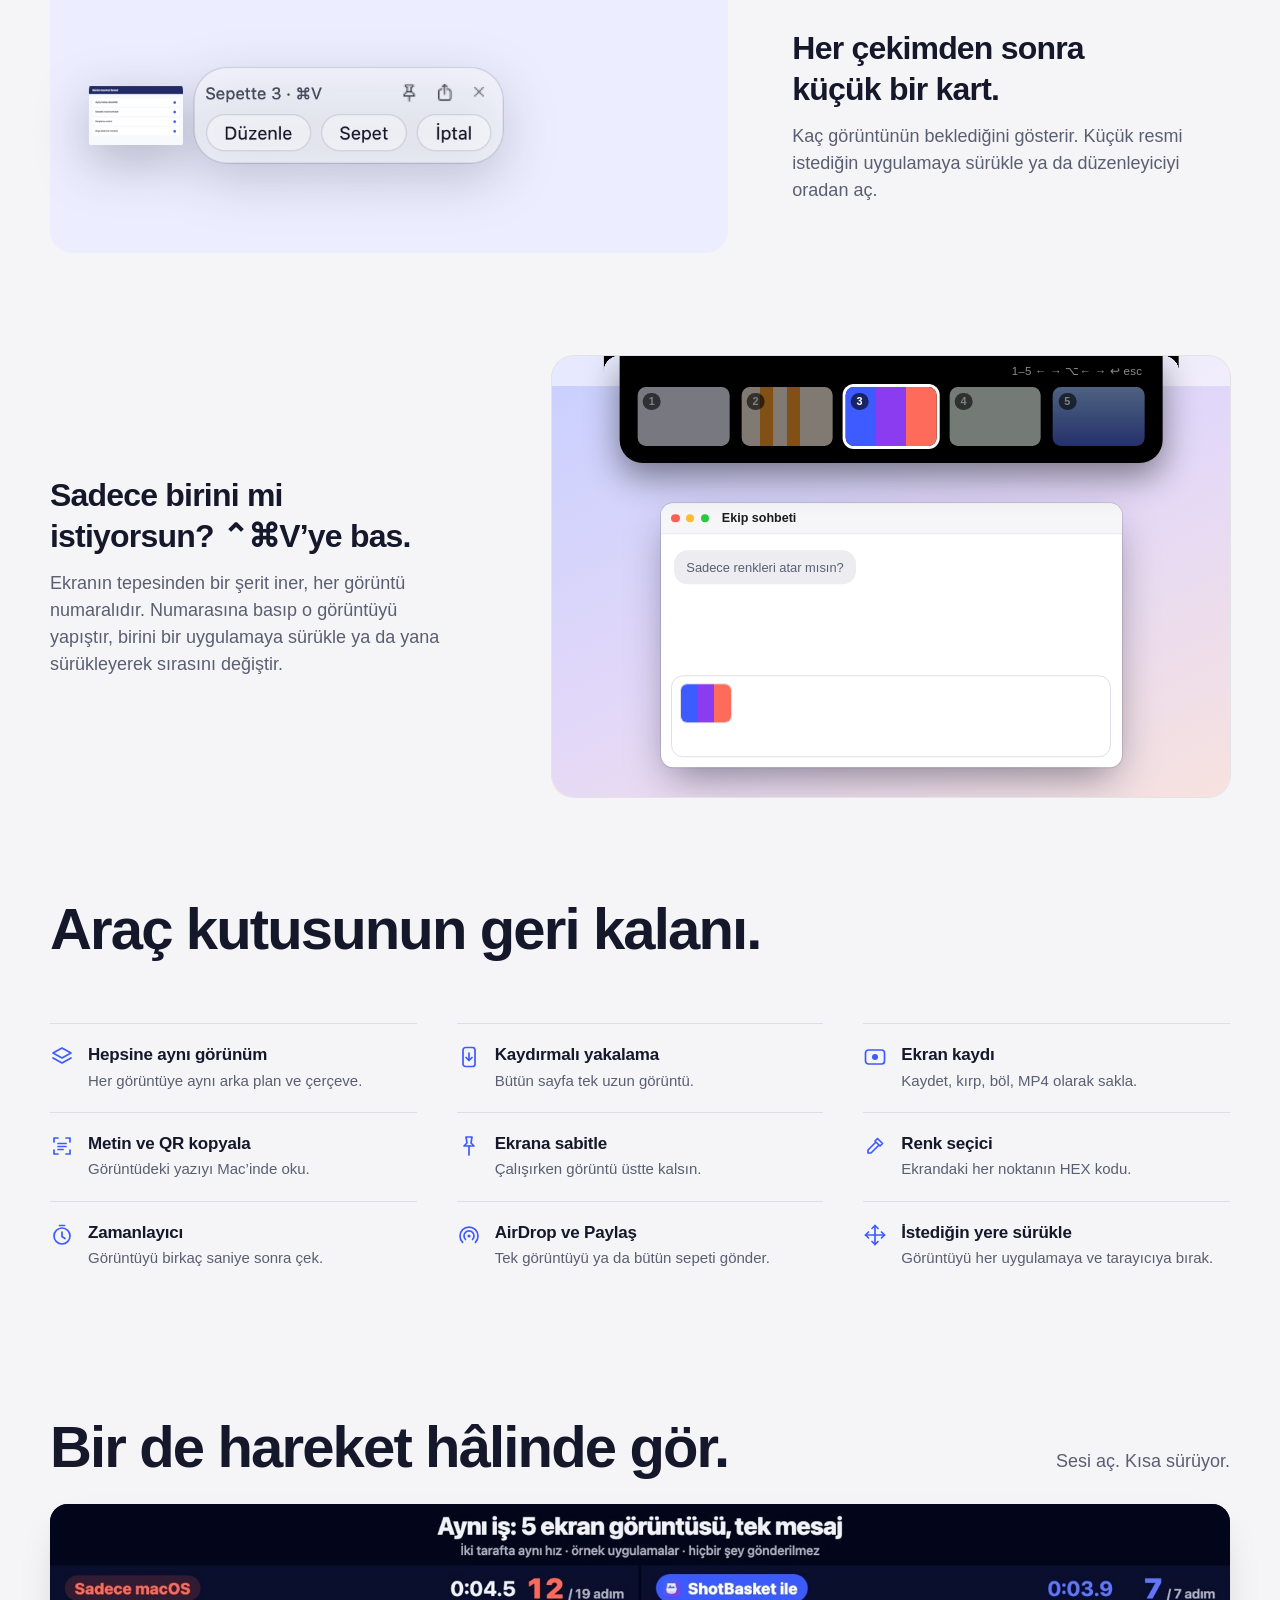
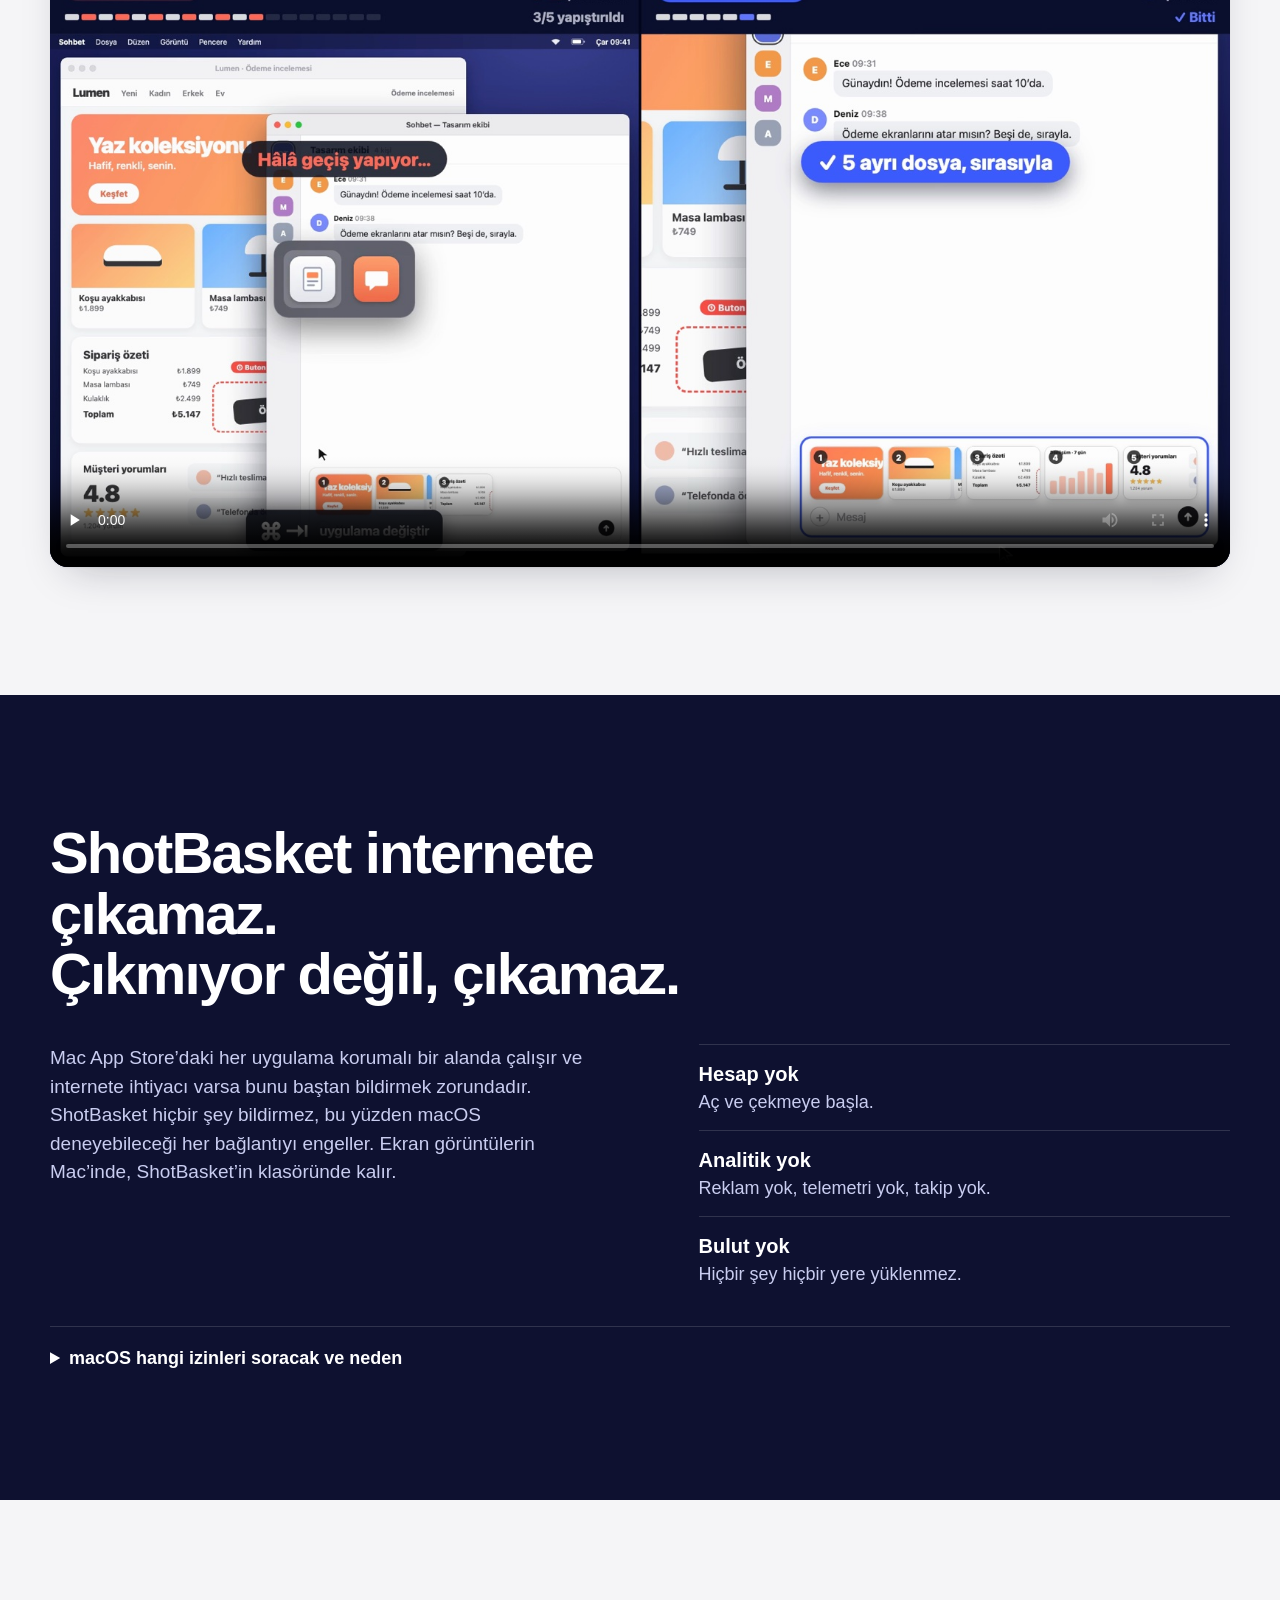
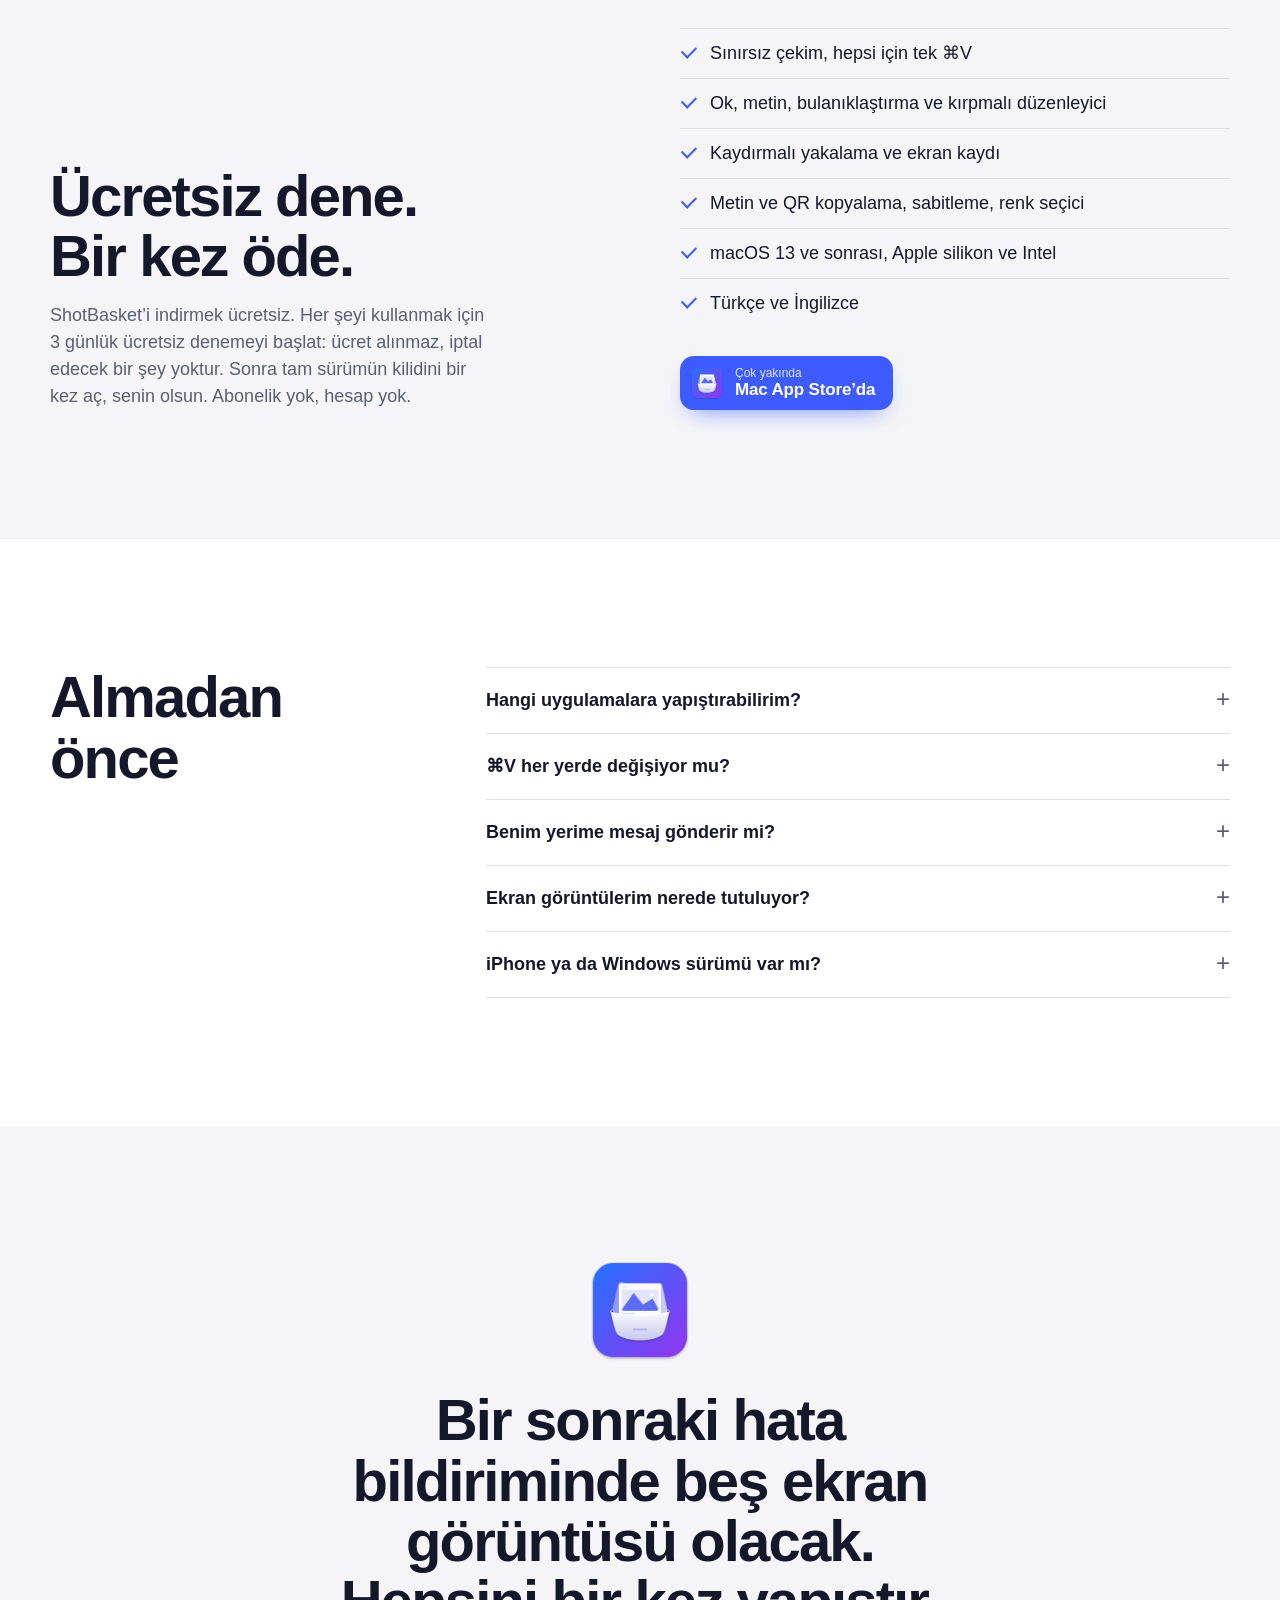
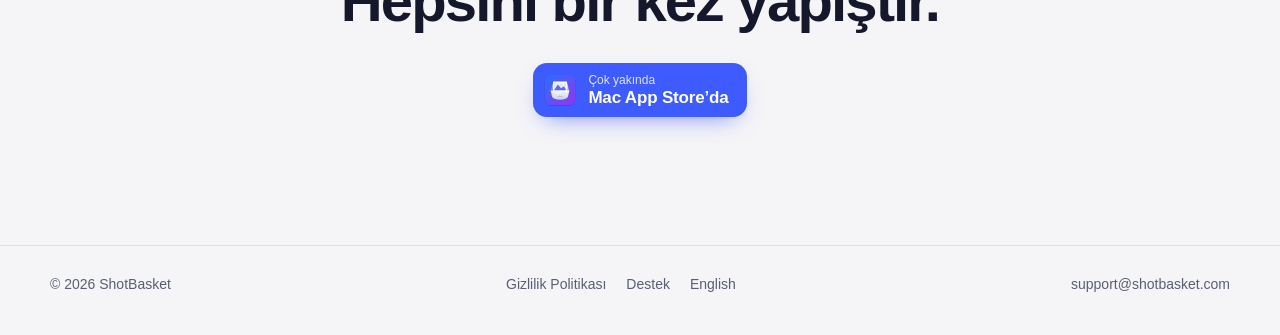
==== commit b5633fd4: "Publish website from 78abded" ====
--- a/tr/index.html
+++ b/tr/index.html
@@ -94,8 +94,8 @@
 
   <section class="price" id="fiyat">
     <div class="wrap">
-      <div class="price-main"><h2>Ücretsiz dene. Bir kez öde.</h2><p>ShotBasket’i indirmek ücretsiz, bir seferde 2 ekran görüntüsü yapıştırır. Tam sürümü 3 gün ücretsiz dene: ücret alınmaz, iptal edecek bir şey yoktur. Sonra bütün sepeti yapıştırmak için kilidini bir kez aç. Abonelik yok, hesap yok.</p></div>
-      <div class="price-side"><ul><li>Sınırsız çekim; tam sürümde hepsi için tek ⌘V</li><li>Ok, metin, bulanıklaştırma ve kırpmalı düzenleyici</li><li>Kaydırmalı yakalama ve ekran kaydı</li><li>Metin ve QR kopyalama, sabitleme, renk seçici</li><li>macOS 13 ve sonrası, Apple silikon ve Intel</li><li>Türkçe ve İngilizce</li></ul><a class="store" href="#main"><img src="../assets/icon-256.png" alt="" width="34" height="34"><span><small>Çok yakında</small><b>Mac App Store’da</b></span></a></div>
+      <div class="price-main"><h2>Ücretsiz dene. Bir kez öde.</h2><p>ShotBasket’i indirmek ücretsiz. Her şeyi kullanmak için 3 günlük ücretsiz denemeyi başlat: ücret alınmaz, iptal edecek bir şey yoktur. Sonra tam sürümün kilidini bir kez aç, senin olsun. Abonelik yok, hesap yok.</p></div>
+      <div class="price-side"><ul><li>Sınırsız çekim, hepsi için tek ⌘V</li><li>Ok, metin, bulanıklaştırma ve kırpmalı düzenleyici</li><li>Kaydırmalı yakalama ve ekran kaydı</li><li>Metin ve QR kopyalama, sabitleme, renk seçici</li><li>macOS 13 ve sonrası, Apple silikon ve Intel</li><li>Türkçe ve İngilizce</li></ul><a class="store" href="#main"><img src="../assets/icon-256.png" alt="" width="34" height="34"><span><small>Çok yakında</small><b>Mac App Store’da</b></span></a></div>
     </div>
   </section>
 
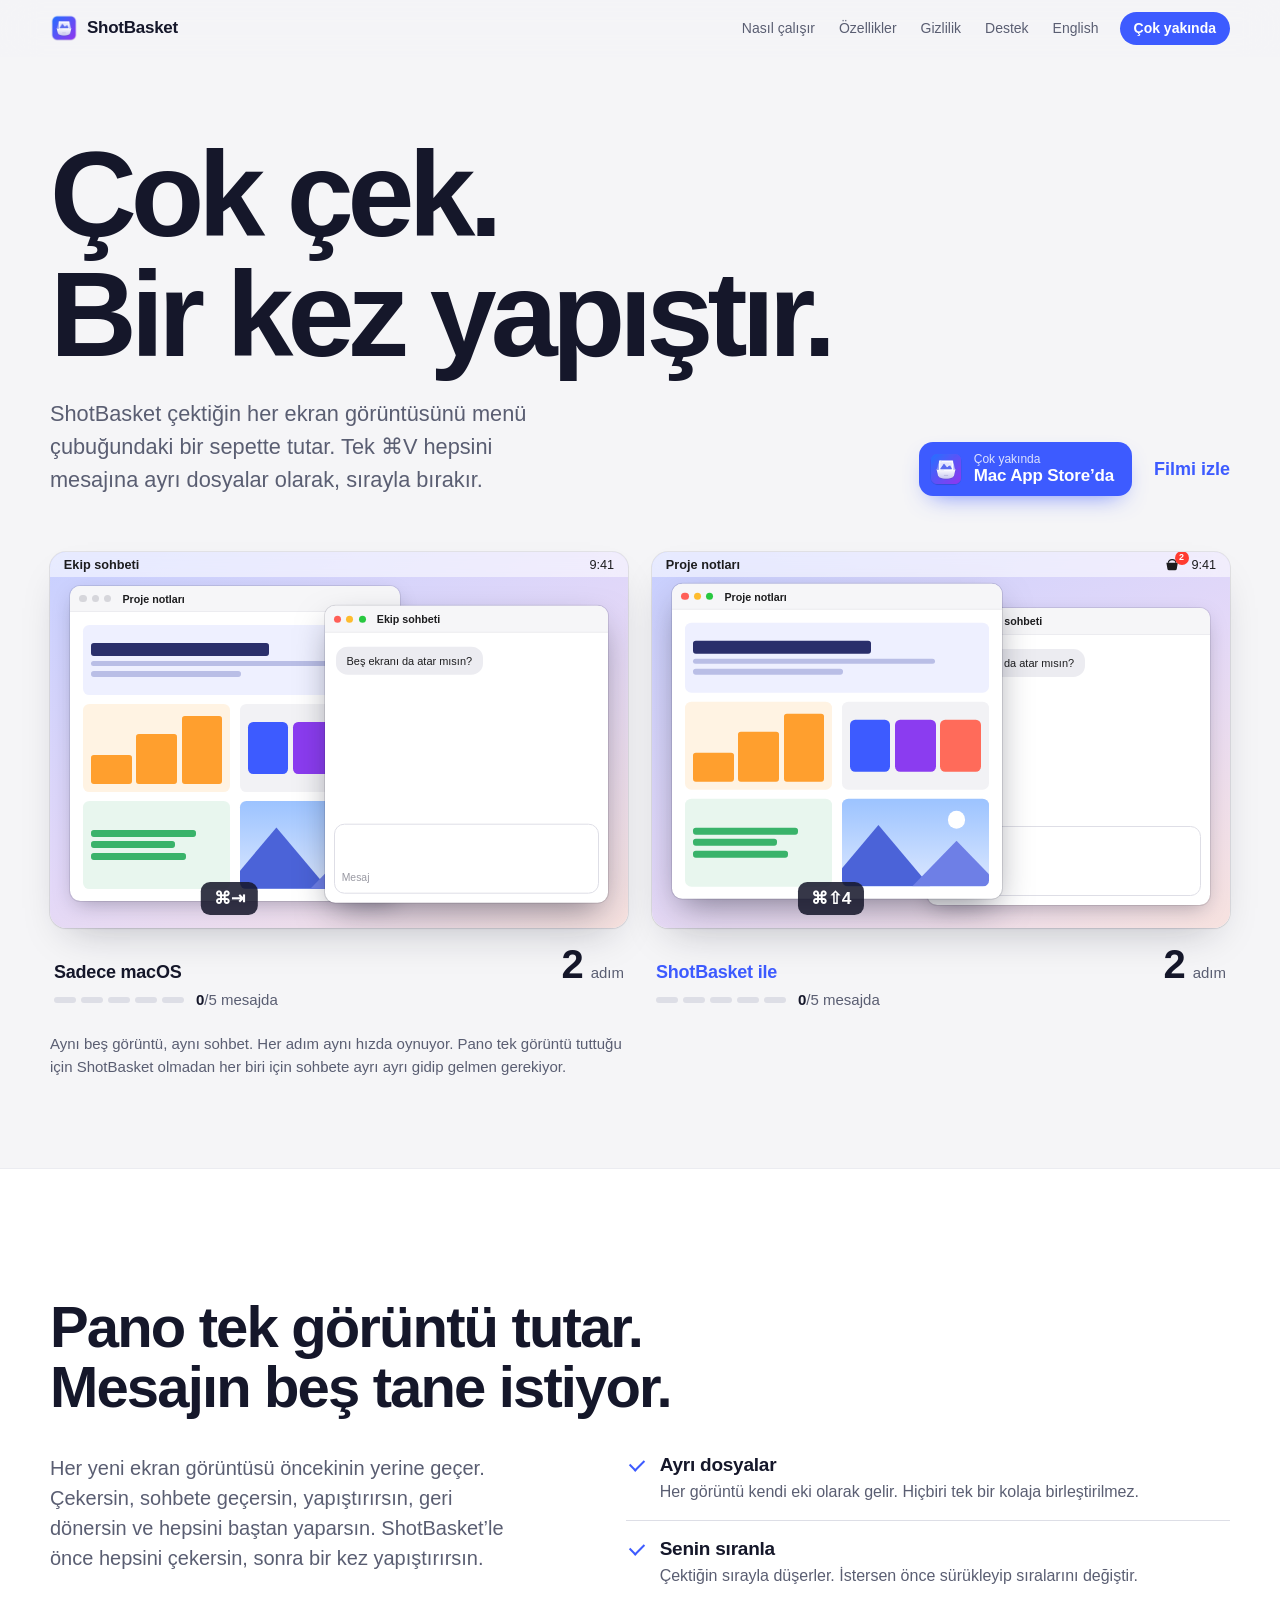
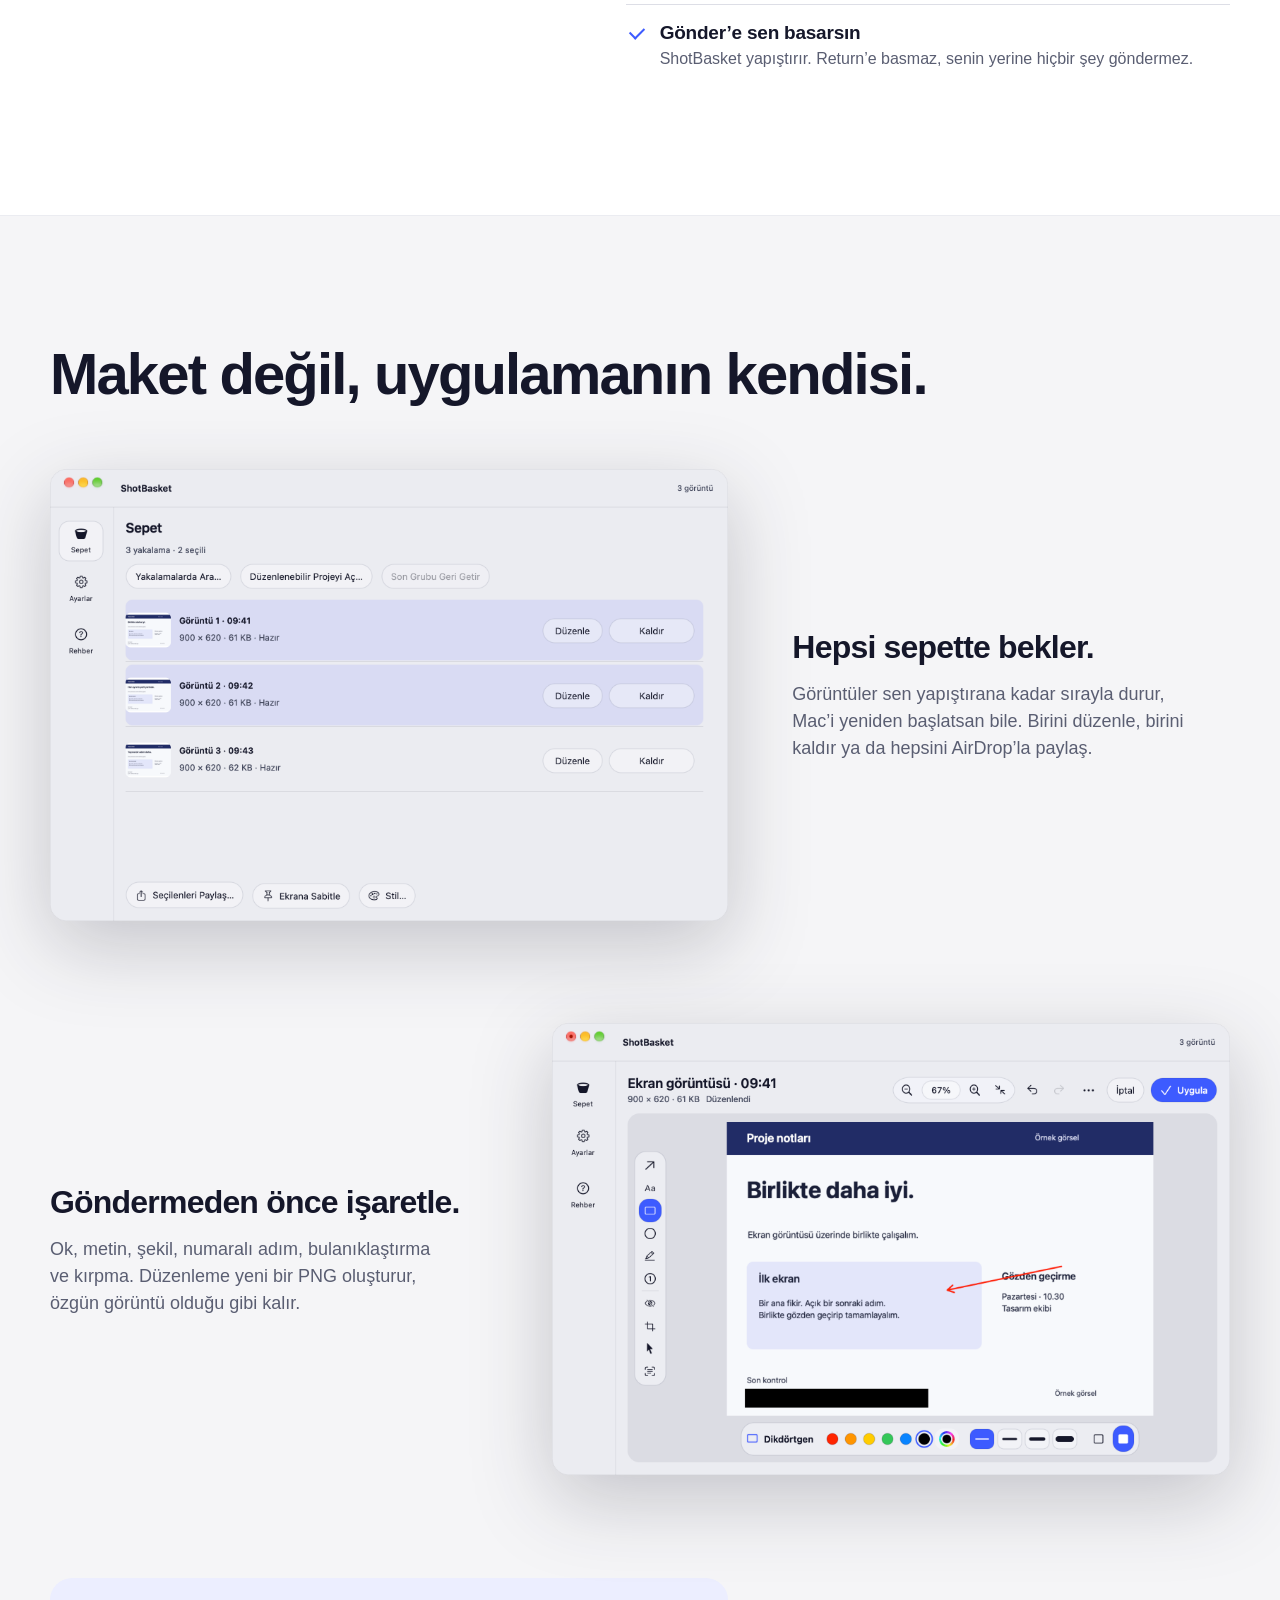
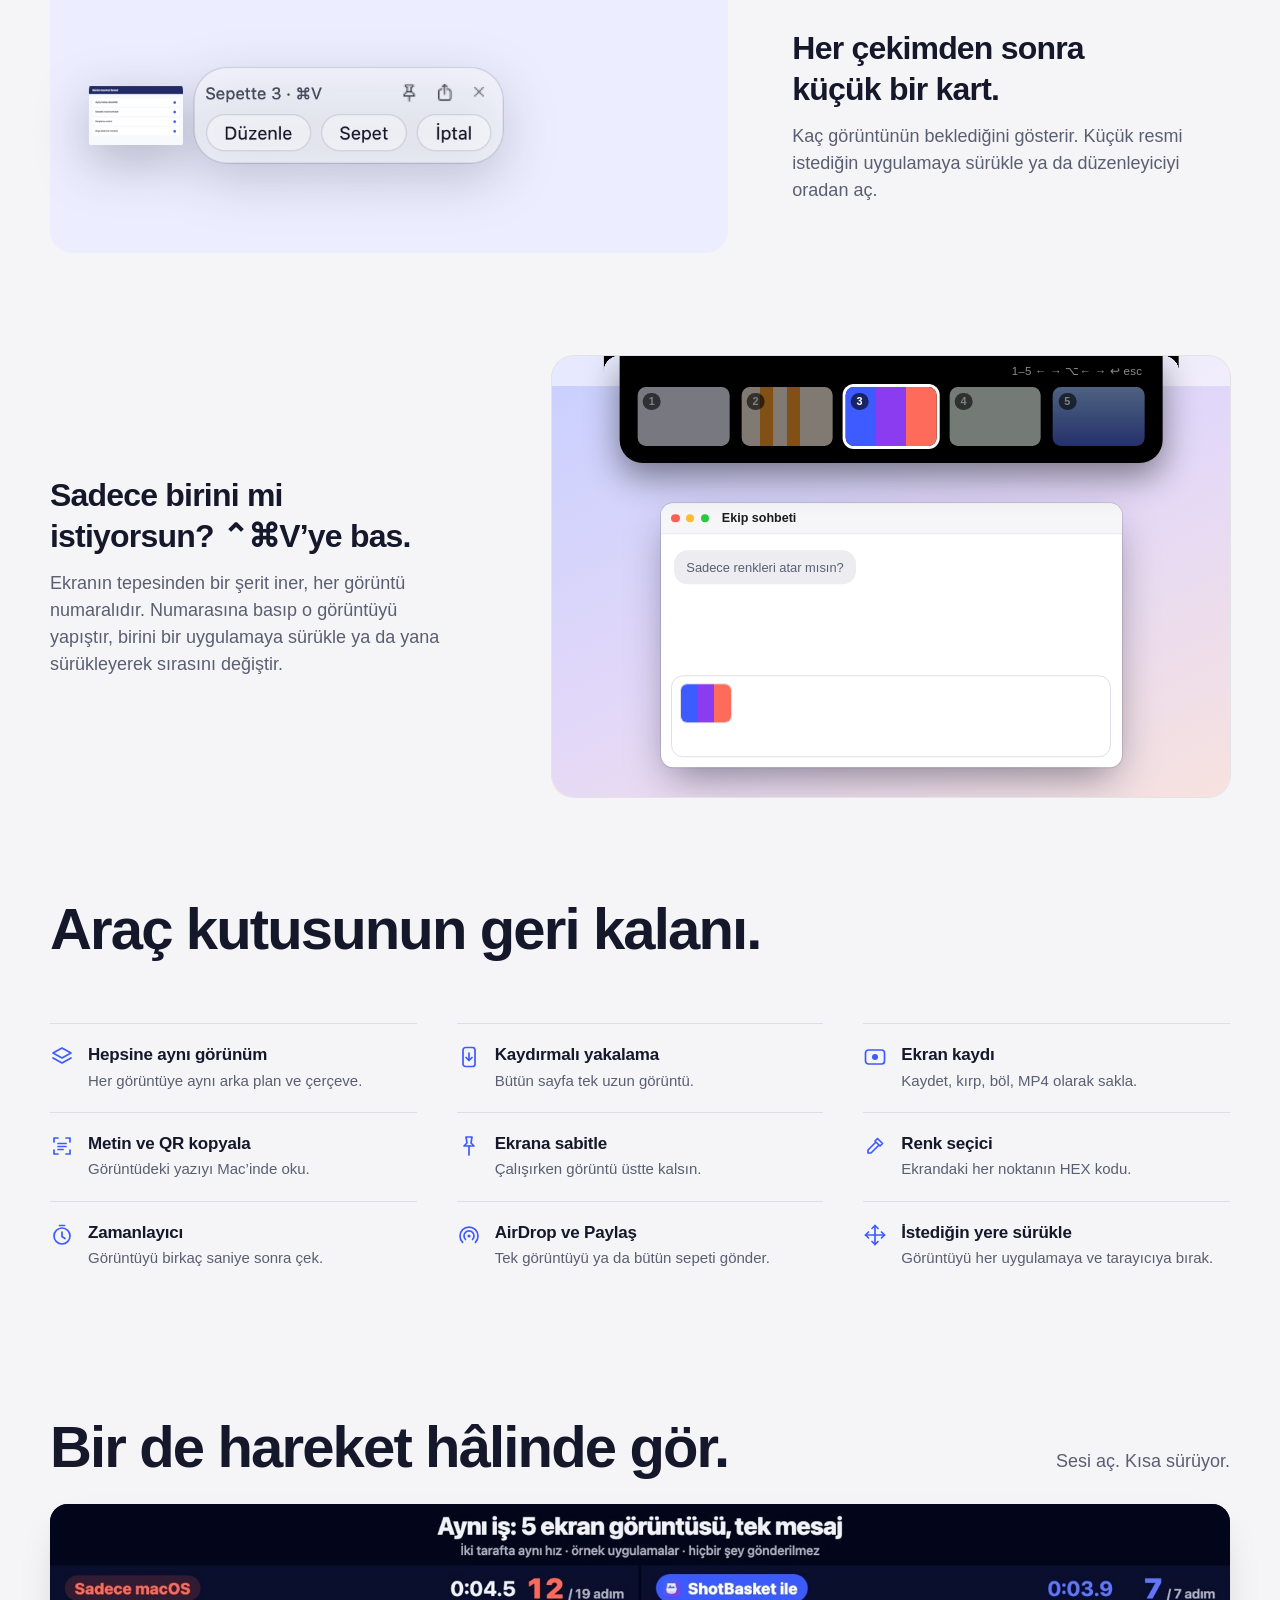
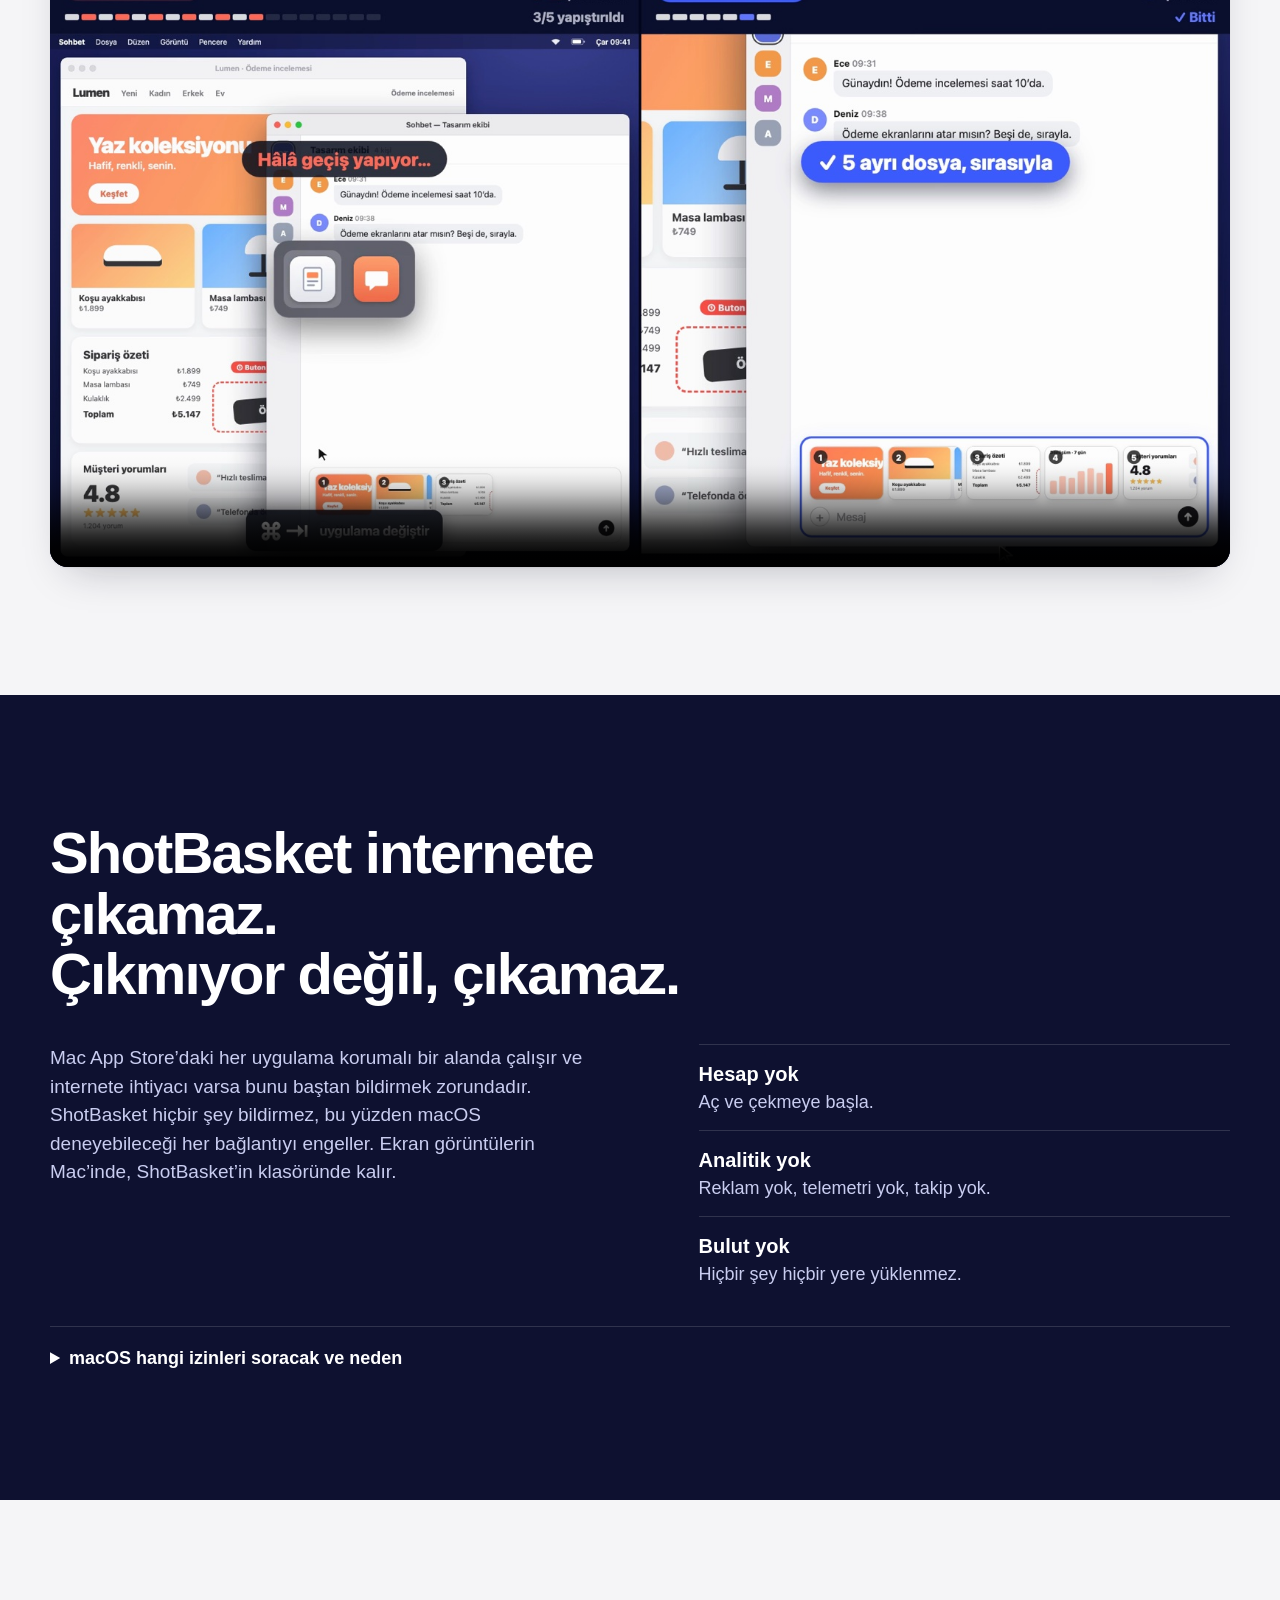
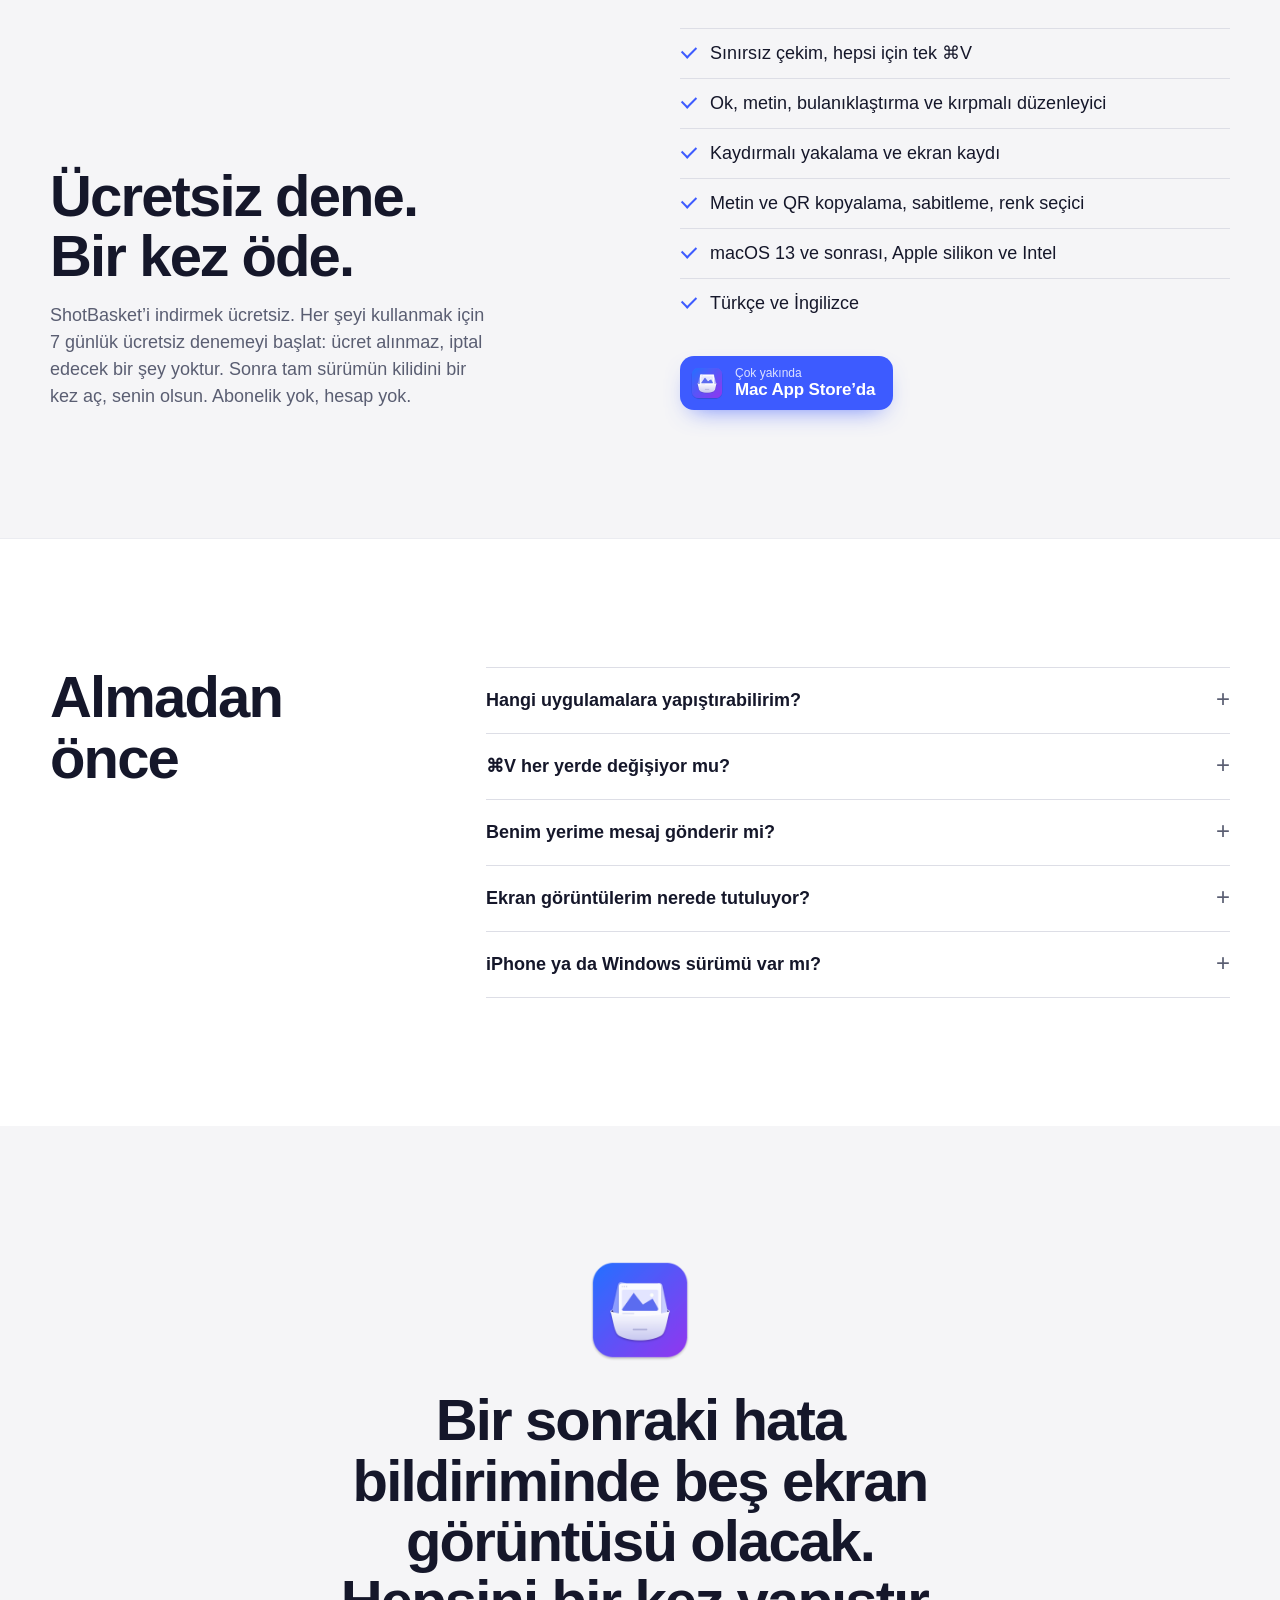
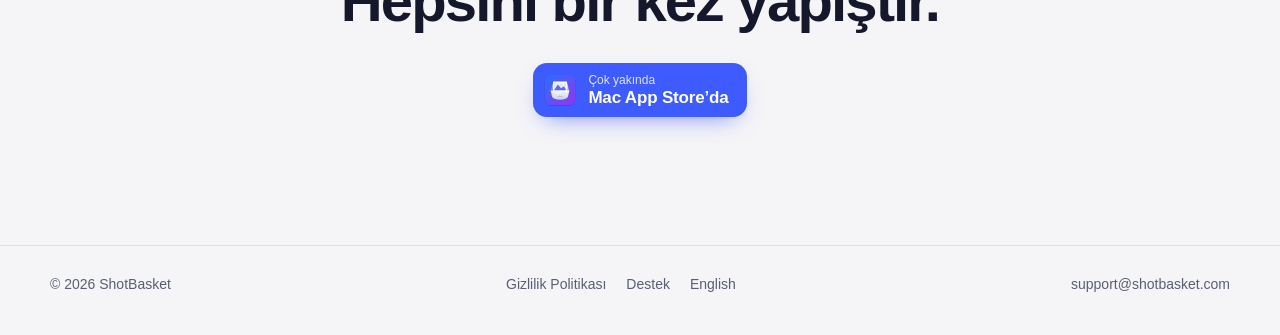
==== commit 4d32216a: "Publish website from d9dd876" ====
--- a/tr/index.html
+++ b/tr/index.html
@@ -94,7 +94,7 @@
 
   <section class="price" id="fiyat">
     <div class="wrap">
-      <div class="price-main"><h2>Ücretsiz dene. Bir kez öde.</h2><p>ShotBasket’i indirmek ücretsiz. Her şeyi kullanmak için 3 günlük ücretsiz denemeyi başlat: ücret alınmaz, iptal edecek bir şey yoktur. Sonra tam sürümün kilidini bir kez aç, senin olsun. Abonelik yok, hesap yok.</p></div>
+      <div class="price-main"><h2>Ücretsiz dene. Bir kez öde.</h2><p>ShotBasket’i indirmek ücretsiz. Her şeyi kullanmak için 7 günlük ücretsiz denemeyi başlat: ücret alınmaz, iptal edecek bir şey yoktur. Sonra tam sürümün kilidini bir kez aç, senin olsun. Abonelik yok, hesap yok.</p></div>
       <div class="price-side"><ul><li>Sınırsız çekim, hepsi için tek ⌘V</li><li>Ok, metin, bulanıklaştırma ve kırpmalı düzenleyici</li><li>Kaydırmalı yakalama ve ekran kaydı</li><li>Metin ve QR kopyalama, sabitleme, renk seçici</li><li>macOS 13 ve sonrası, Apple silikon ve Intel</li><li>Türkçe ve İngilizce</li></ul><a class="store" href="#main"><img src="../assets/icon-256.png" alt="" width="34" height="34"><span><small>Çok yakında</small><b>Mac App Store’da</b></span></a></div>
     </div>
   </section>
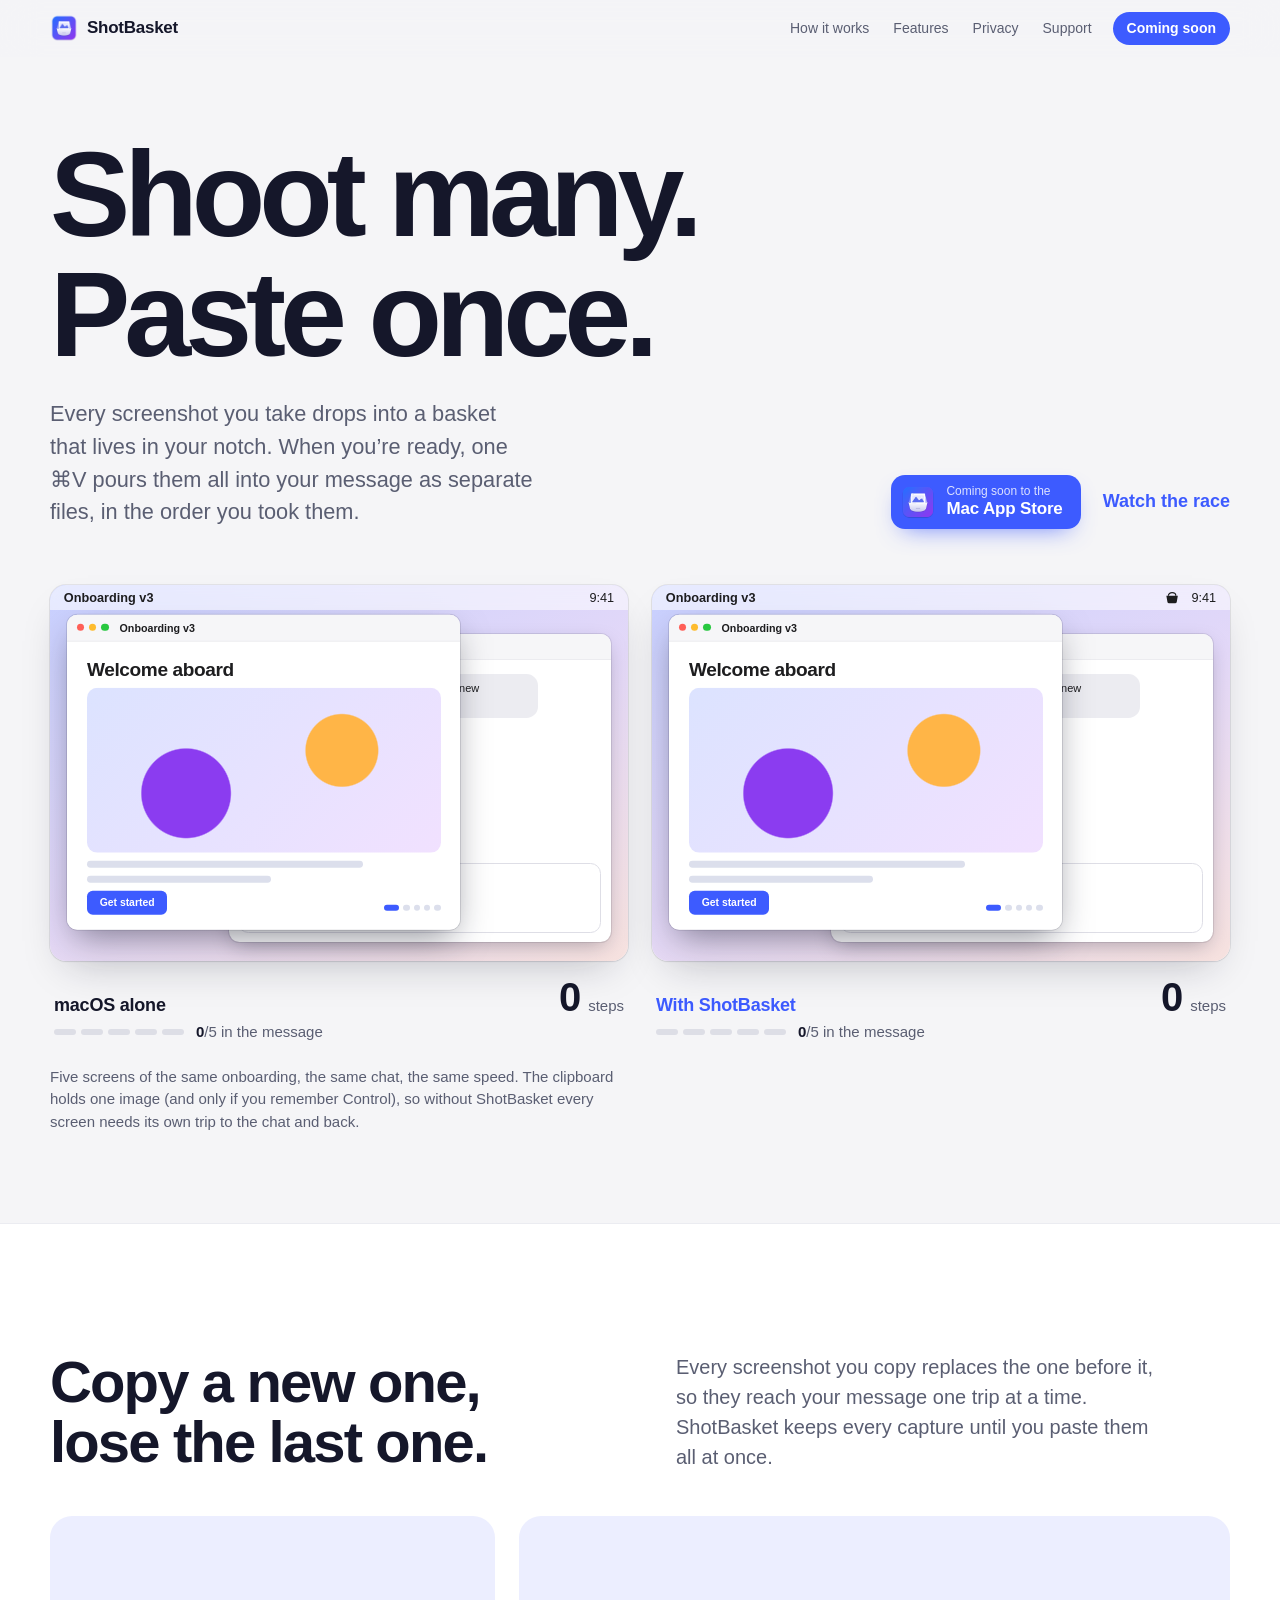
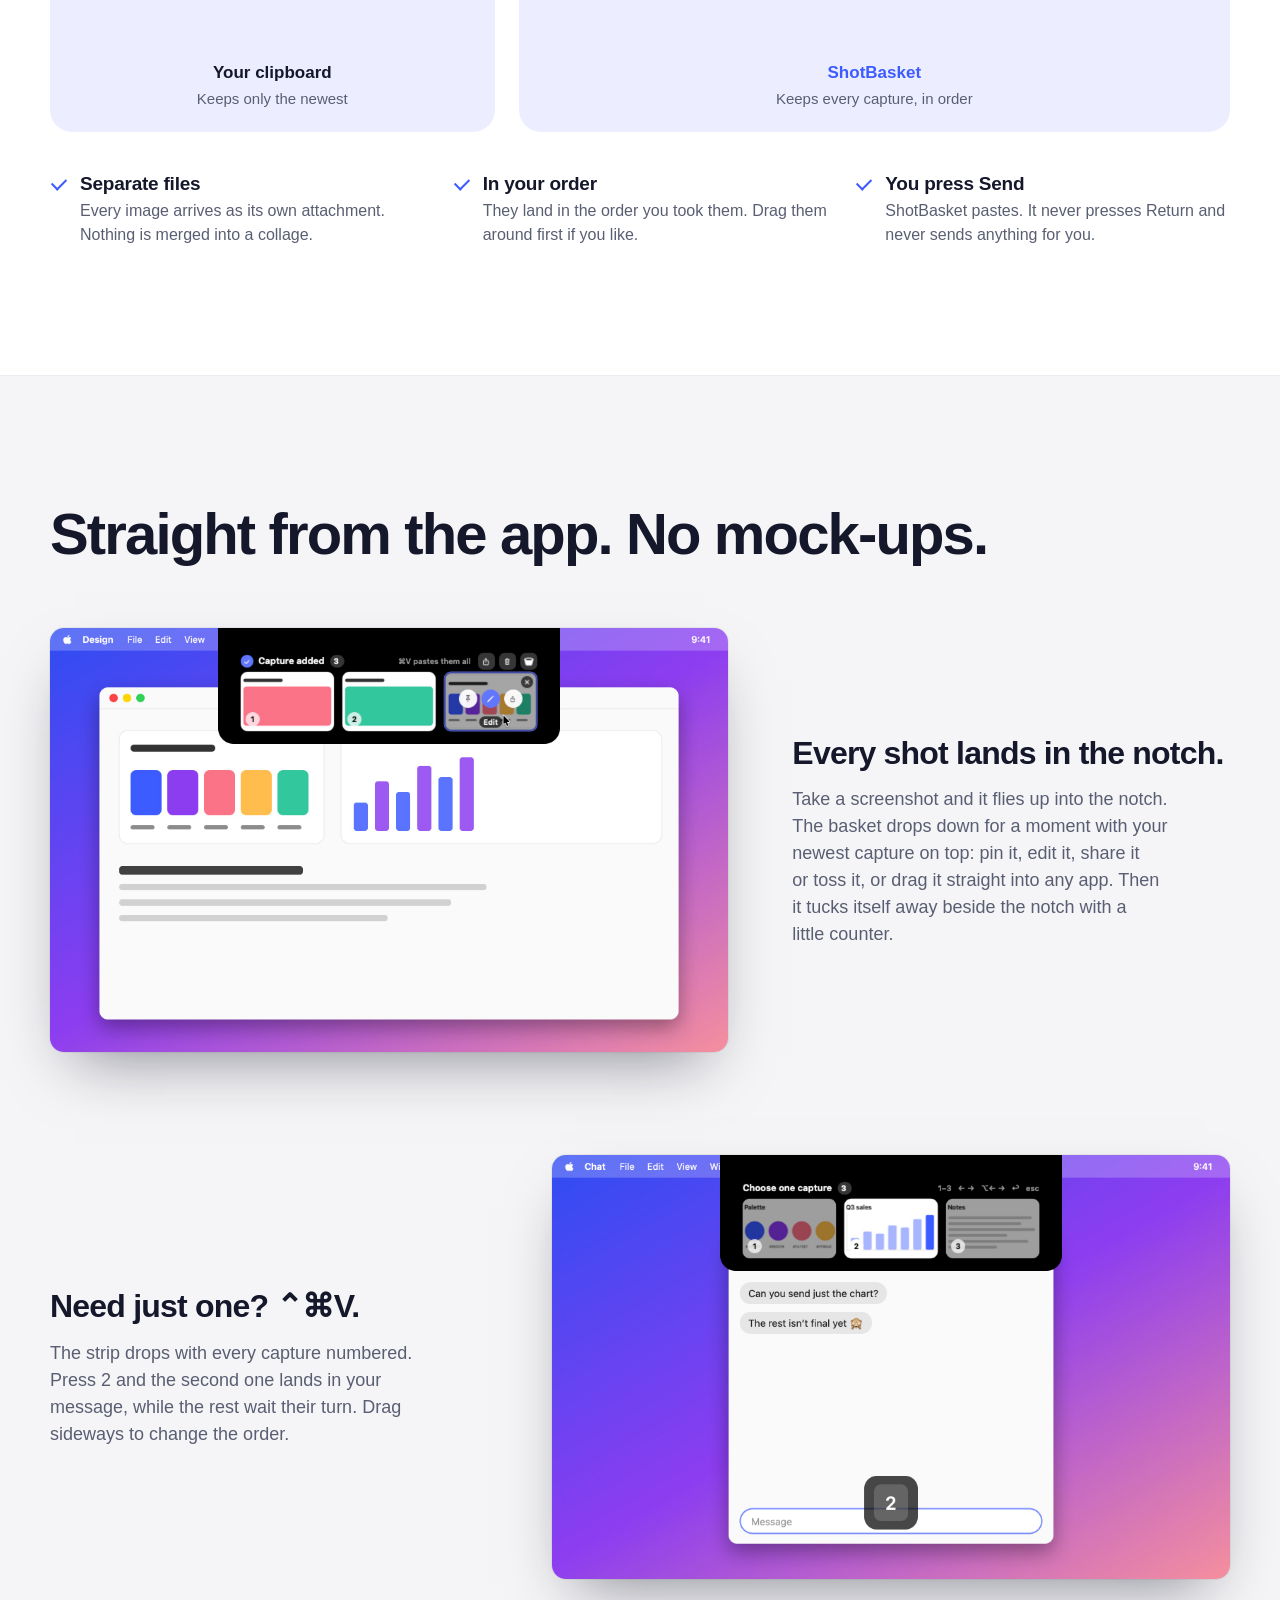
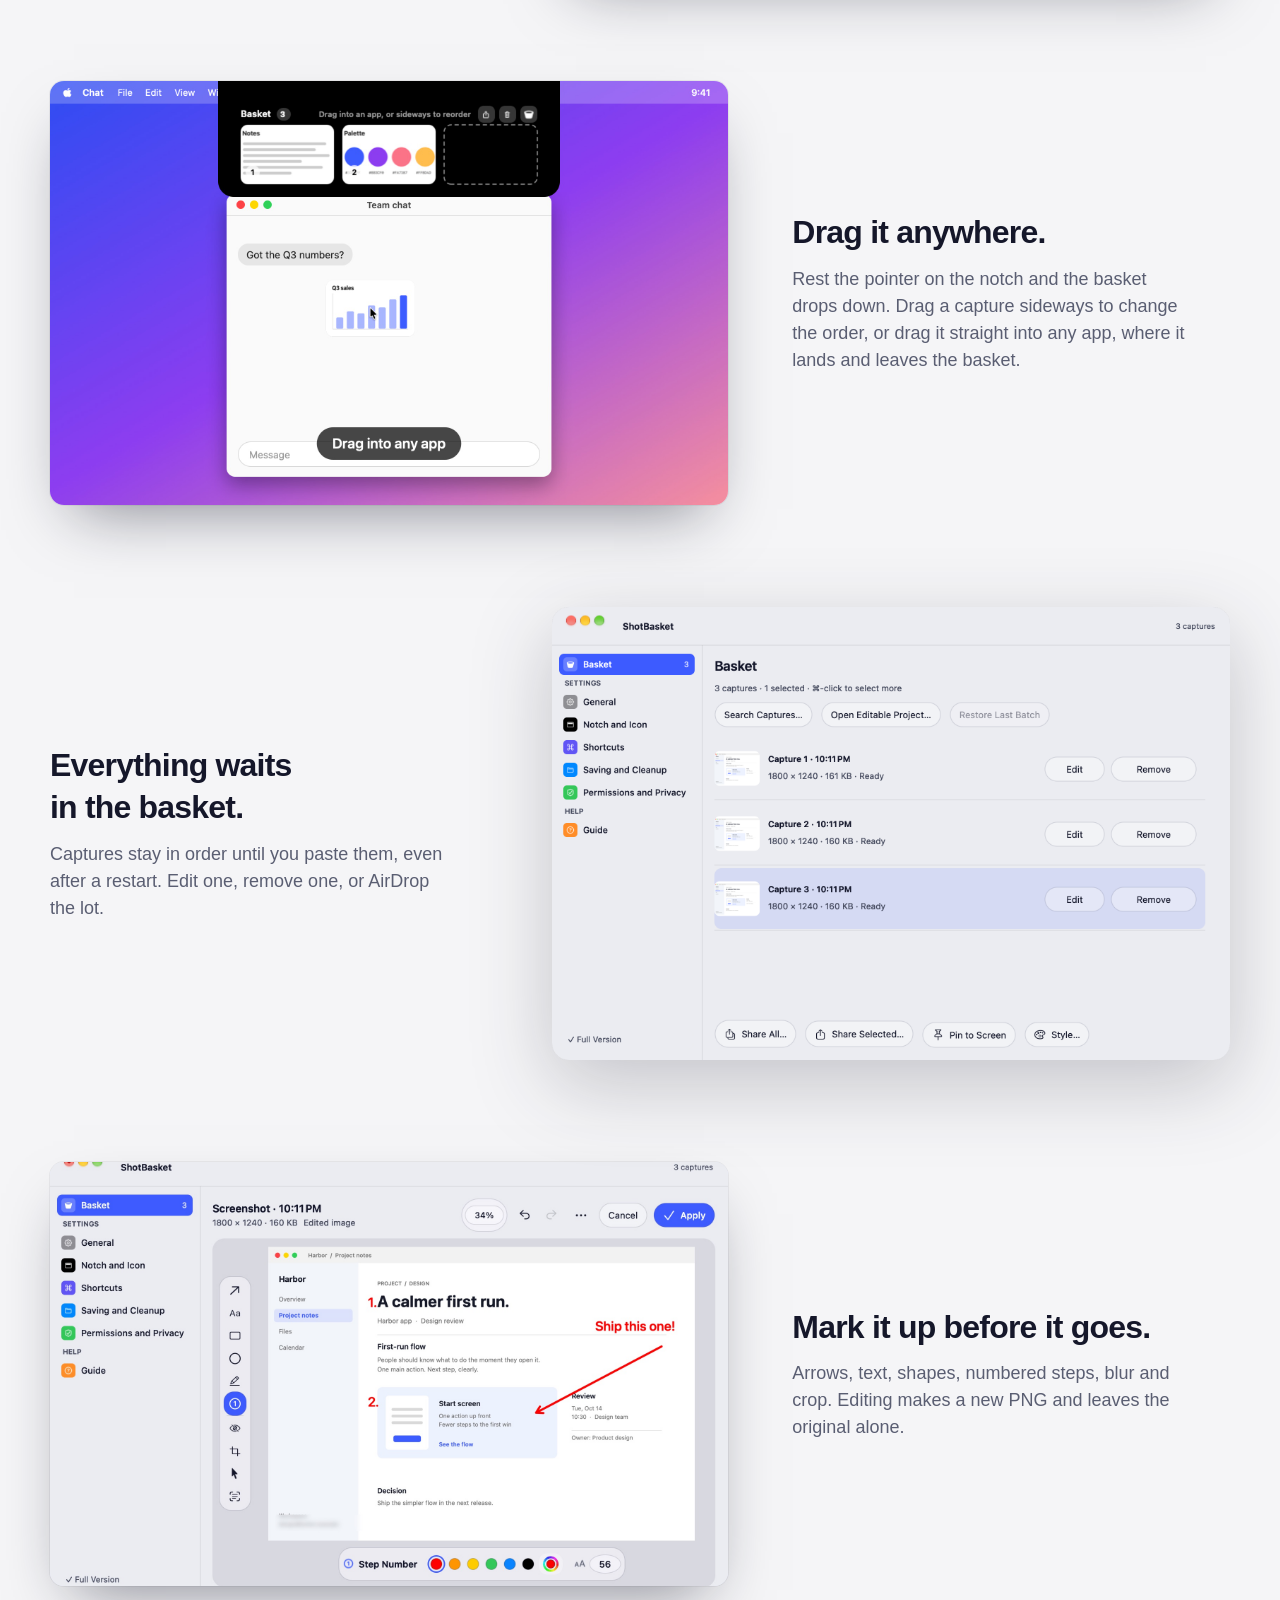
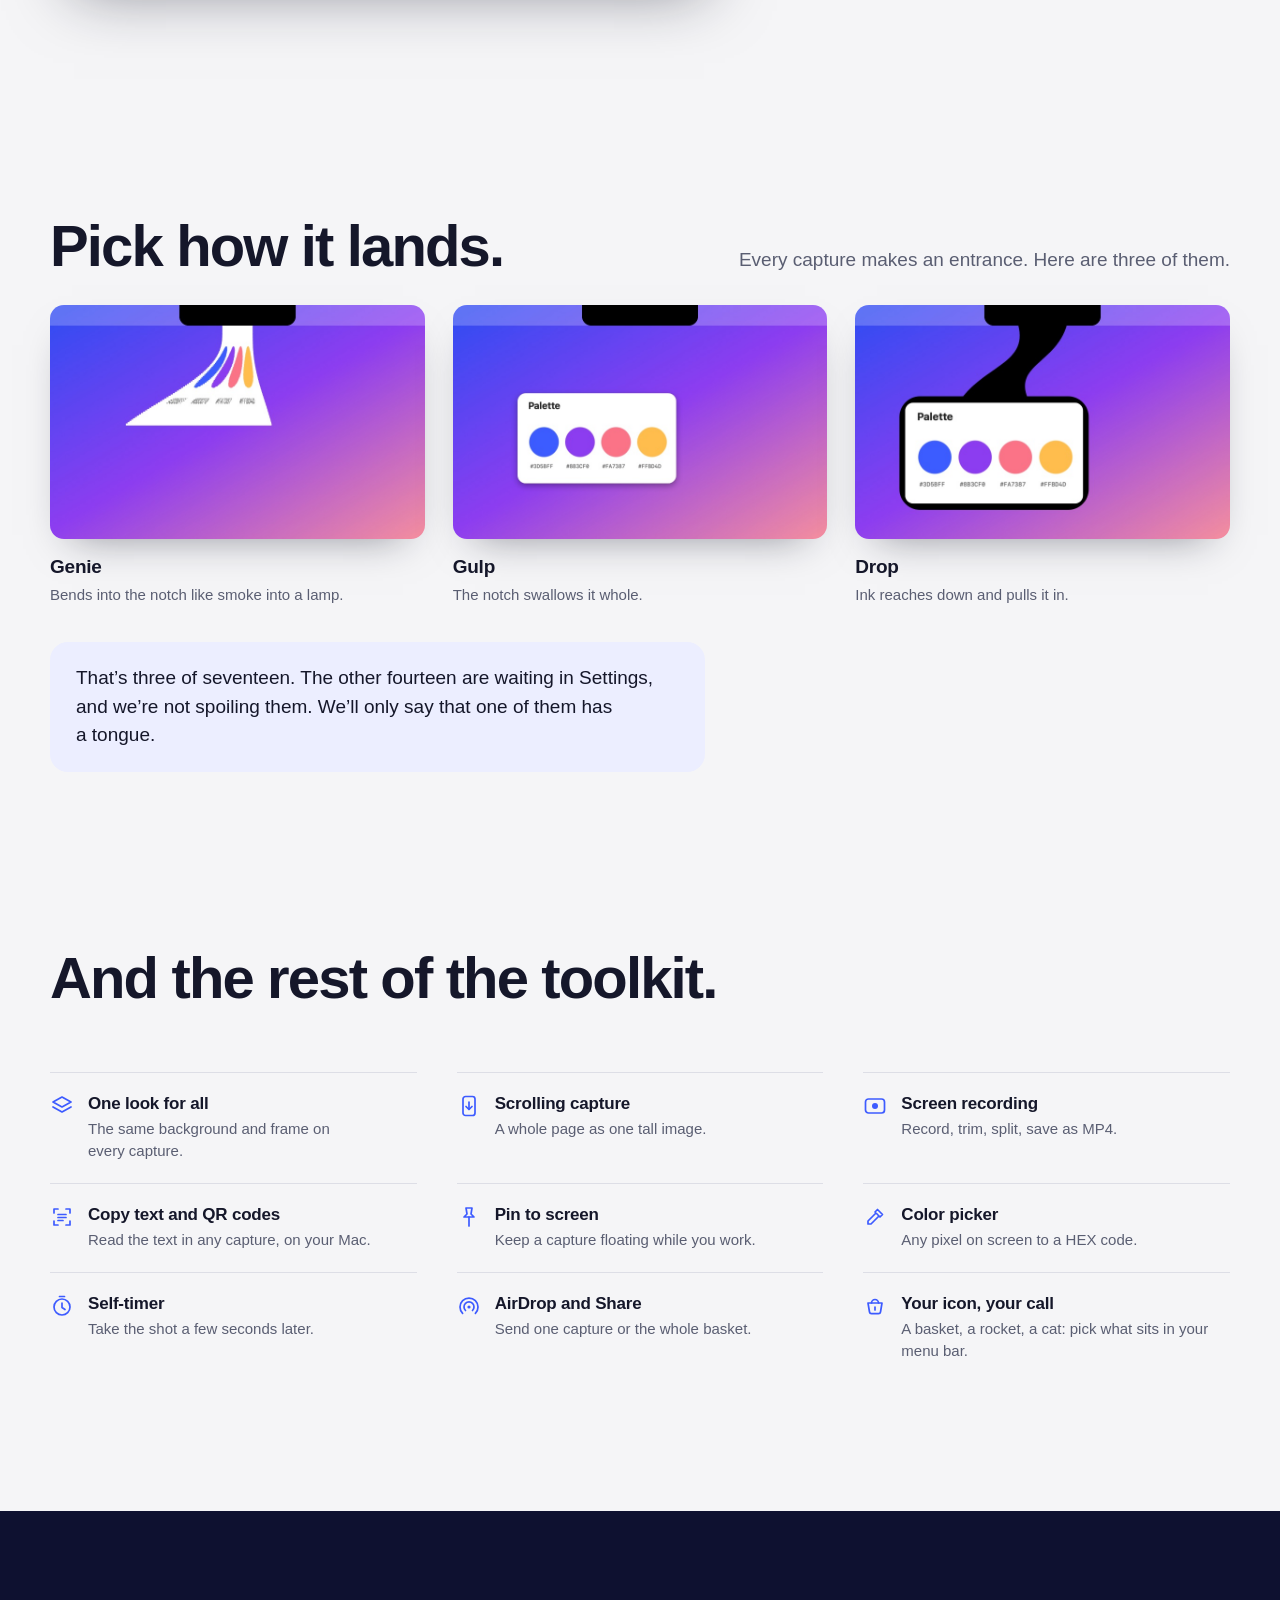
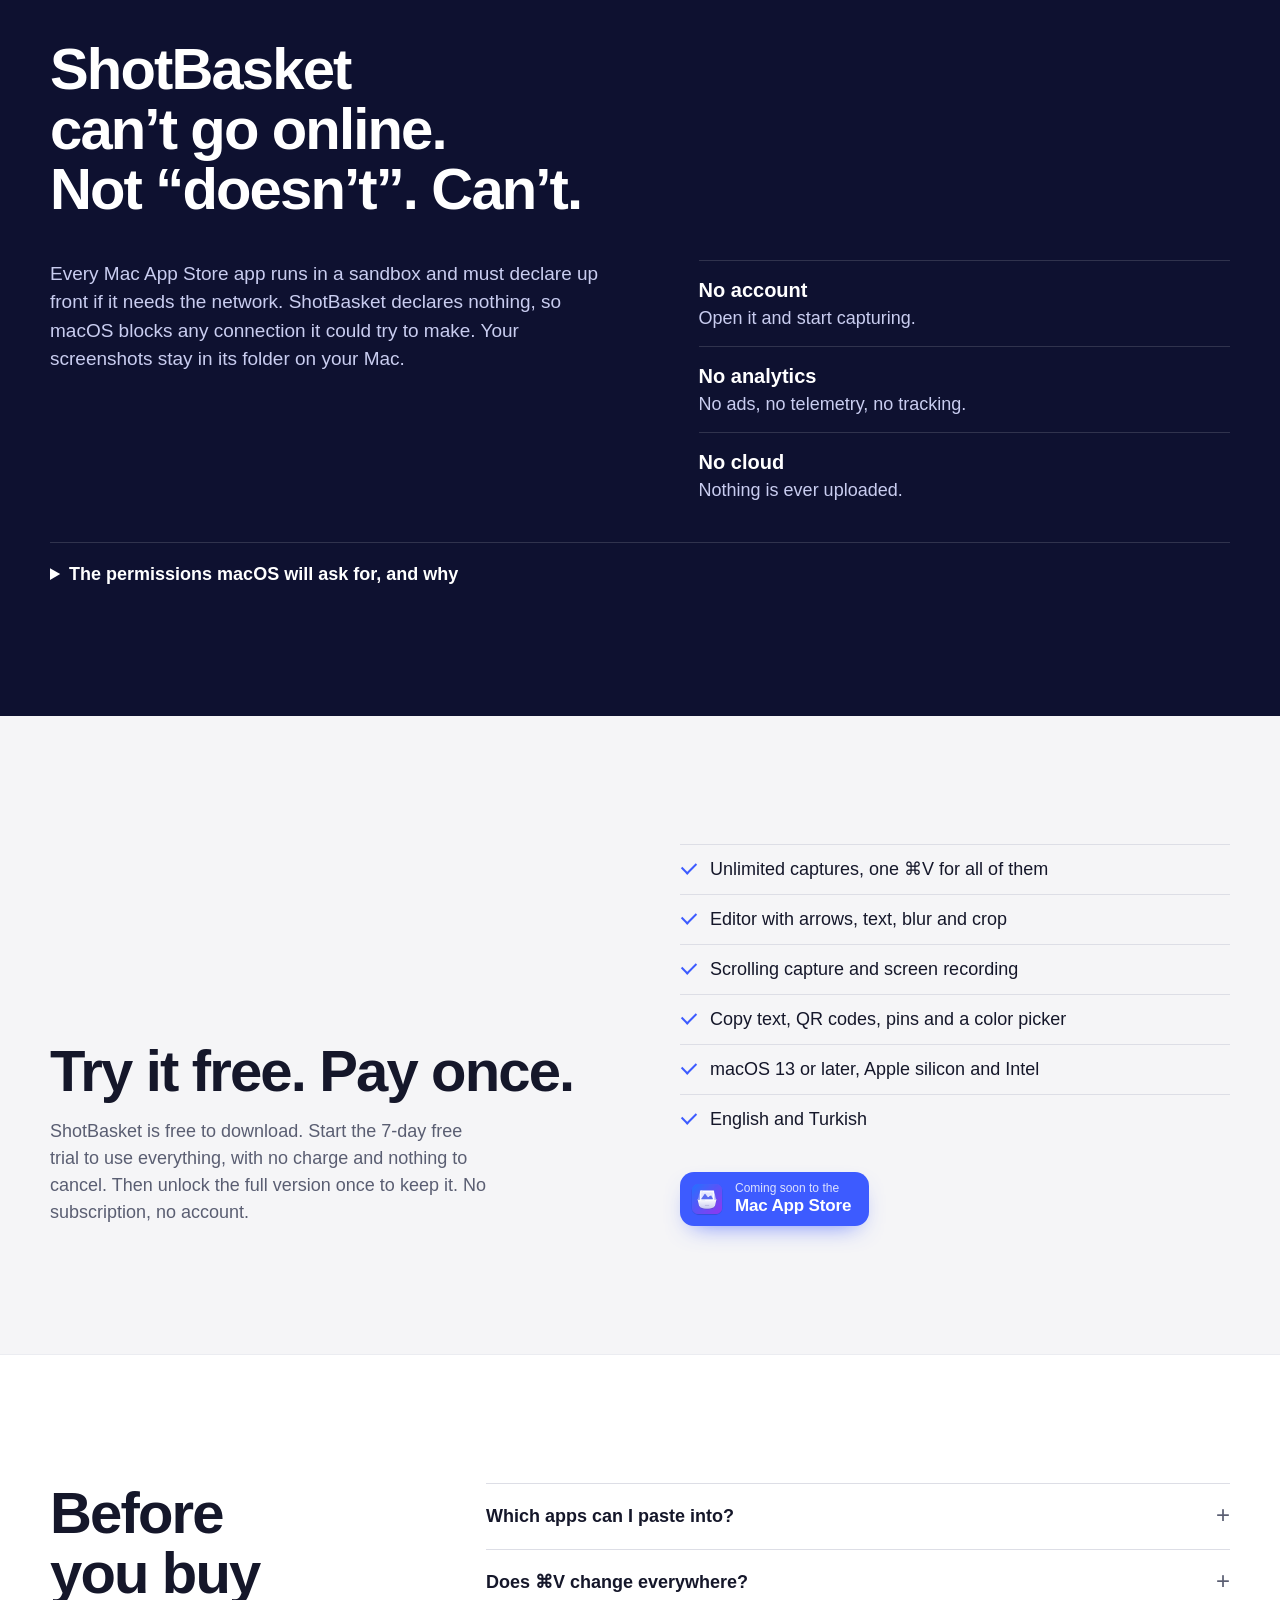
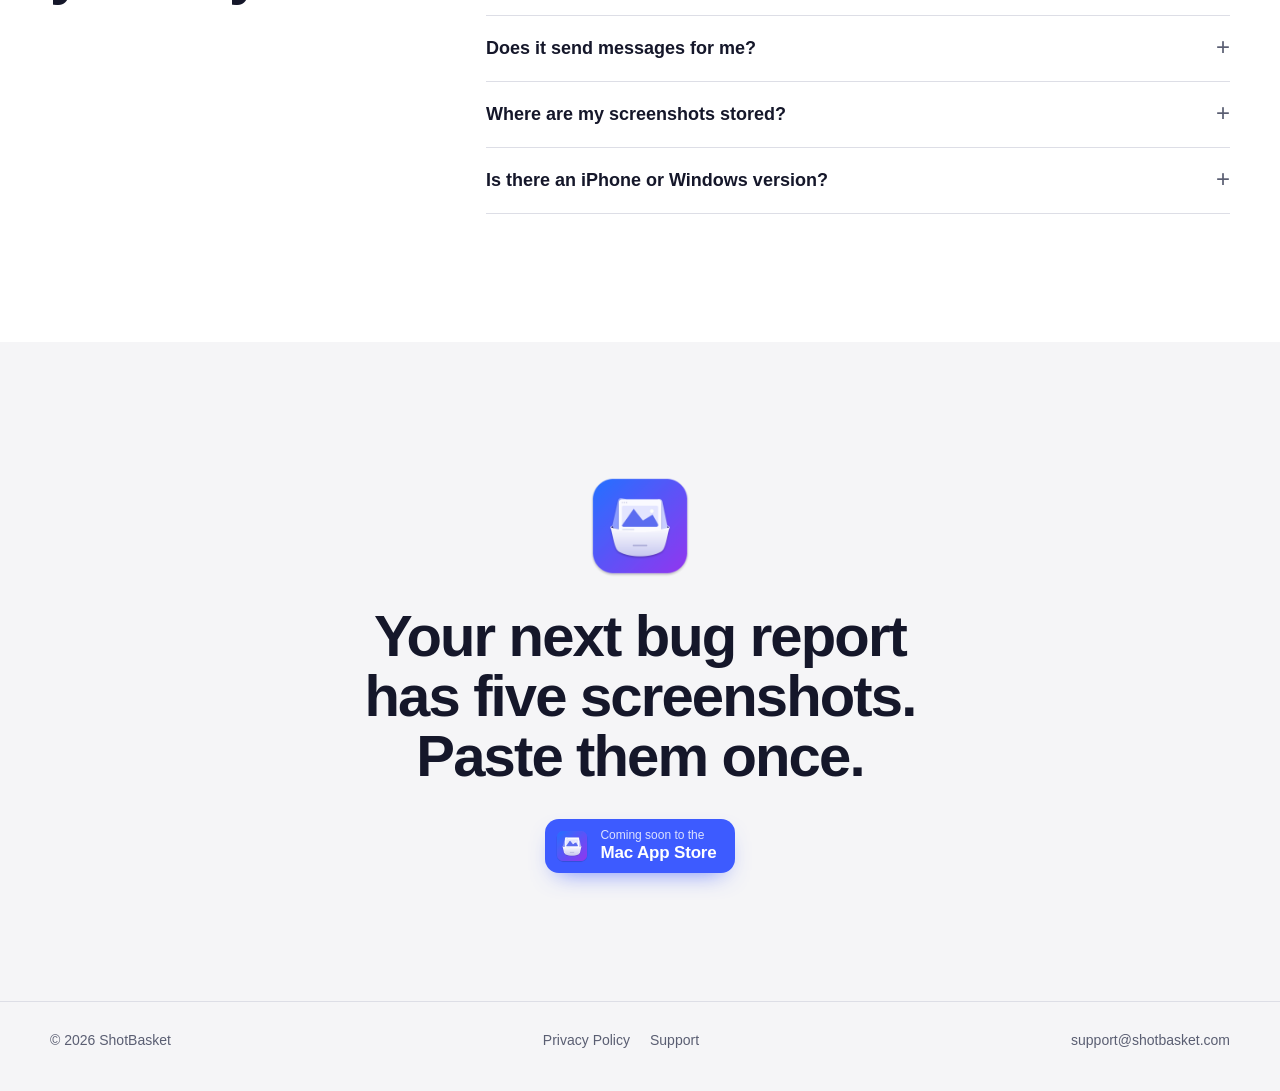
==== commit 7a0540b5: "Publish website from 7ce4150" ====
--- a/tr/index.html
+++ b/tr/index.html
@@ -1,128 +1,11 @@
 <!doctype html>
-<html lang="tr">
+<html lang="en">
 <head>
 <meta charset="utf-8">
-<meta name="viewport" content="width=device-width, initial-scale=1, viewport-fit=cover">
-<title>Mac için ShotBasket</title>
-<meta name="description" content="Ekran görüntülerini Mac’inde biriktir, tek ⌘V ile hepsini ayrı dosyalar olarak yapıştır.">
-<meta name="theme-color" content="#F5F5F7">
-<link rel="alternate" hreflang="en" href="https://shotbasket.com/">
-<link rel="alternate" hreflang="tr" href="https://shotbasket.com/tr/">
-<meta property="og:title" content="ShotBasket: çok çek, bir kez yapıştır">
-<meta property="og:description" content="Ekran görüntülerini Mac’inde biriktir, tek ⌘V ile hepsini ayrı dosyalar olarak yapıştır.">
-<meta property="og:image" content="https://shotbasket.com/assets/og-tr.jpg">
-<meta property="og:url" content="https://shotbasket.com/tr/">
-<meta name="twitter:card" content="summary_large_image">
-<link rel="icon" href="../assets/favicon.png">
-<link rel="apple-touch-icon" href="../assets/apple-touch-icon.png">
-<link rel="stylesheet" href="../assets/site.css">
-<link rel="stylesheet" href="../assets/race.css">
+<title>ShotBasket</title>
+<meta name="robots" content="noindex">
+<link rel="canonical" href="https://shotbasket.com/">
+<meta http-equiv="refresh" content="0; url=/">
 </head>
-<body class="home">
-<a class="skip" href="#main">İçeriğe geç</a>
-<header class="top">
-  <div class="wrap">
-    <a class="brand" href="./"><img src="../assets/icon-256.png" alt="" width="30" height="30">ShotBasket</a>
-    <nav aria-label="Main"><a class="opt" href="#yaris">Nasıl çalışır</a><a class="opt" href="#ozellikler">Özellikler</a><a class="opt" href="#gizlilik">Gizlilik</a><a href="destek.html">Destek</a><a class="lang" href="../" hreflang="en" lang="en">English</a><a class="buy" href="#fiyat">Çok yakında</a></nav>
-  </div>
-</header>
-
-<main id="main">
-  <section class="hero">
-    <div class="wrap hero-head">
-      <h1><span>Çok çek.</span> <span>Bir kez yapıştır.</span></h1>
-      <div class="hero-side">
-        <p class="lede">ShotBasket çektiğin her ekran görüntüsünü menü çubuğundaki bir sepette tutar. Tek ⌘V hepsini mesajına ayrı dosyalar olarak, sırayla bırakır.</p>
-        <div class="cta"><a class="store" href="#fiyat"><img src="../assets/icon-256.png" alt="" width="34" height="34"><span><small>Çok yakında</small><b>Mac App Store’da</b></span></a><a class="film-link" href="#film" data-play-film>Filmi izle</a></div>
-      </div>
-    </div>
-    <div class="wrap">
-      <div class="race" id="yaris" role="img" aria-label="Beş ekran görüntüsü tek mesaja, yan yana: Sadece macOS 19 adım, ShotBasket ile 7 adım." data-strings="{&quot;steps&quot;: &quot;adım&quot;, &quot;in_msg&quot;: &quot;mesajda&quot;, &quot;done&quot;: &quot;Bitti&quot;}">
-      <div class="lane mac" data-side="mac">
-        <div class="desk" aria-hidden="true">
-          <div class="mbar"><b data-app>Proje notları</b><span class="tray"><span>9:41</span></span></div>
-          <div class="win src front"><div class="tb"><i></i><i></i><i></i><span>Proje notları</span></div><div class="regions"><div class="rg r1"><i></i><i></i><i></i></div><div class="rg r2"><i></i><i></i><i></i></div><div class="rg r3"><i></i><i></i><i></i></div><div class="rg r4"><i></i><i></i><i></i></div><div class="rg r5"><i></i><i></i><i></i></div></div><span class="sel"></span></div>
-          <div class="win chat"><div class="tb"><i></i><i></i><i></i><span>Ekip sohbeti</span></div><p class="bub">Beş ekranı da atar mısın?</p><div class="comp"><div class="atts"></div><span class="ph">Mesaj</span></div></div>
-          <kbd class="hud"></kbd>
-        </div>
-        <div class="meta"><h3>Sadece macOS</h3><p class="cnt"><b>0</b> adım</p><p class="prog"><span class="dots"><i></i><i></i><i></i><i></i><i></i></span><span><b>0</b>/5 mesajda</span></p></div>
-      </div>
-      <div class="lane sb" data-side="sb">
-        <div class="desk" aria-hidden="true">
-          <div class="mbar"><b data-app>Proje notları</b><span class="tray"><span class="bk"><svg viewBox="0 0 24 24" aria-hidden="true"><path d="M3.5 8.5h17l-1.6 9.2a2.5 2.5 0 0 1-2.5 2.1H7.6a2.5 2.5 0 0 1-2.5-2.1z" fill="currentColor"/><path d="M6.5 8.5c0-2.6 2.5-4.5 5.5-4.5s5.5 1.9 5.5 4.5" fill="none" stroke="currentColor" stroke-width="1.8"/></svg><i>0</i></span><span>9:41</span></span></div>
-          <div class="win src front"><div class="tb"><i></i><i></i><i></i><span>Proje notları</span></div><div class="regions"><div class="rg r1"><i></i><i></i><i></i></div><div class="rg r2"><i></i><i></i><i></i></div><div class="rg r3"><i></i><i></i><i></i></div><div class="rg r4"><i></i><i></i><i></i></div><div class="rg r5"><i></i><i></i><i></i></div></div><span class="sel"></span></div>
-          <div class="win chat"><div class="tb"><i></i><i></i><i></i><span>Ekip sohbeti</span></div><p class="bub">Beş ekranı da atar mısın?</p><div class="comp"><div class="atts"></div><span class="ph">Mesaj</span></div></div>
-          <kbd class="hud"></kbd>
-        </div>
-        <div class="meta"><h3>ShotBasket ile</h3><p class="cnt"><b>0</b> adım</p><p class="prog"><span class="dots"><i></i><i></i><i></i><i></i><i></i></span><span><b>0</b>/5 mesajda</span></p></div>
-      </div>
-    </div>
-    <div class="race-foot"><p>Aynı beş görüntü, aynı sohbet. Her adım aynı hızda oynuyor. Pano tek görüntü tuttuğu için ShotBasket olmadan her biri için sohbete ayrı ayrı gidip gelmen gerekiyor.</p><button type="button" class="replay" hidden>Tekrar oynat</button></div>
-    </div>
-  </section>
-
-  <section class="why" id="neden">
-    <div class="wrap">
-      <h2>Pano tek görüntü tutar.<br>Mesajın beş tane istiyor.</h2>
-      <div class="why-body"><p class="intro">Her yeni ekran görüntüsü öncekinin yerine geçer. Çekersin, sohbete geçersin, yapıştırırsın, geri dönersin ve hepsini baştan yaparsın. ShotBasket’le önce hepsini çekersin, sonra bir kez yapıştırırsın.</p><ul class="facts"><li><h3>Ayrı dosyalar</h3><p>Her görüntü kendi eki olarak gelir. Hiçbiri tek bir kolaja birleştirilmez.</p></li><li><h3>Senin sıranla</h3><p>Çektiğin sırayla düşerler. İstersen önce sürükleyip sıralarını değiştir.</p></li><li><h3>Gönder’e sen basarsın</h3><p>ShotBasket yapıştırır. Return’e basmaz, senin yerine hiçbir şey göndermez.</p></li></ul></div>
-    </div>
-  </section>
-
-  <section class="app" id="ozellikler">
-    <div class="wrap">
-      <h2>Maket değil, uygulamanın kendisi.</h2>
-      <div class="row row-basket"><figure><picture><source srcset="../assets/ui/basket-tr-dark.png" media="(prefers-color-scheme: dark)"><img src="../assets/ui/basket-tr.png" alt="Üç görüntünün durduğu ShotBasket sepet penceresi" width="1920" height="1280" loading="lazy"></picture></figure><div><h3>Hepsi sepette bekler.</h3><p>Görüntüler sen yapıştırana kadar sırayla durur, Mac’i yeniden başlatsan bile. Birini düzenle, birini kaldır ya da hepsini AirDrop’la paylaş.</p></div></div><div class="row row-editor"><figure><picture><source srcset="../assets/ui/editor-tr-dark.png" media="(prefers-color-scheme: dark)"><img src="../assets/ui/editor-tr.png" alt="Kırmızı ok ve karartılmış satırla ShotBasket düzenleyicisi" width="1920" height="1280" loading="lazy"></picture></figure><div><h3>Göndermeden önce işaretle.</h3><p>Ok, metin, şekil, numaralı adım, bulanıklaştırma ve kırpma. Düzenleme yeni bir PNG oluşturur, özgün görüntü olduğu gibi kalır.</p></div></div><div class="row row-card"><figure><picture><source srcset="../assets/ui/card-tr-dark.png" media="(prefers-color-scheme: dark)"><img src="../assets/ui/card-tr.png" alt="ShotBasket’in çekimden sonra gösterdiği kart" width="600" height="176" loading="lazy"></picture></figure><div><h3>Her çekimden sonra küçük bir kart.</h3><p>Kaç görüntünün beklediğini gösterir. Küçük resmi istediğin uygulamaya sürükle ya da düzenleyiciyi oradan aç.</p></div></div><div class="row row-notch"><figure><div class="notch-scene" aria-hidden="true"><div class="nbar"></div><div class="win chat front nchat"><div class="tb"><i></i><i></i><i></i><span>Ekip sohbeti</span></div><p class="bub">Sadece renkleri atar mısın?</p><div class="comp"><div class="atts"><span class="att a3"></span></div><span class="ph">&nbsp;</span></div></div><div class="strip"><span class="hint">1–5 ← → ⌥← → ↩ esc</span><div class="nrow"><span class="nt n1"><b>1</b></span><span class="nt n2"><b>2</b></span><span class="nt n3"><b>3</b></span><span class="nt n4"><b>4</b></span><span class="nt n5"><b>5</b></span></div></div></div></figure><div><h3>Sadece birini mi istiyorsun? ⌃⌘V’ye bas.</h3><p>Ekranın tepesinden bir şerit iner, her görüntü numaralıdır. Numarasına basıp o görüntüyü yapıştır, birini bir uygulamaya sürükle ya da yana sürükleyerek sırasını değiştir.</p></div></div>
-      <h2 class="kit-h">Araç kutusunun geri kalanı.</h2>
-      <ul class="kit"><li><svg viewBox="0 0 24 24" fill="none" stroke="currentColor" stroke-width="1.7" stroke-linecap="round" stroke-linejoin="round" aria-hidden="true"><path d="M12 3l9 5-9 5-9-5z"/><path d="M3 13l9 5 9-5"/></svg><div><h3>Hepsine aynı görünüm</h3><p>Her görüntüye aynı arka plan ve çerçeve.</p></div></li><li><svg viewBox="0 0 24 24" fill="none" stroke="currentColor" stroke-width="1.7" stroke-linecap="round" stroke-linejoin="round" aria-hidden="true"><rect x="6" y="2.5" width="12" height="19" rx="2.5"/><path d="M12 8v7"/><path d="M9 12.5l3 3 3-3"/></svg><div><h3>Kaydırmalı yakalama</h3><p>Bütün sayfa tek uzun görüntü.</p></div></li><li><svg viewBox="0 0 24 24" fill="none" stroke="currentColor" stroke-width="1.7" stroke-linecap="round" stroke-linejoin="round" aria-hidden="true"><rect x="2.5" y="5" width="19" height="14" rx="3"/><circle cx="12" cy="12" r="3" fill="currentColor" stroke="none"/></svg><div><h3>Ekran kaydı</h3><p>Kaydet, kırp, böl, MP4 olarak sakla.</p></div></li><li><svg viewBox="0 0 24 24" fill="none" stroke="currentColor" stroke-width="1.7" stroke-linecap="round" stroke-linejoin="round" aria-hidden="true"><path d="M4 8V4h4"/><path d="M16 4h4v4"/><path d="M20 16v4h-4"/><path d="M8 20H4v-4"/><path d="M8 9.5h8"/><path d="M8 12.5h8"/><path d="M8 15.5h5"/></svg><div><h3>Metin ve QR kopyala</h3><p>Görüntüdeki yazıyı Mac’inde oku.</p></div></li><li><svg viewBox="0 0 24 24" fill="none" stroke="currentColor" stroke-width="1.7" stroke-linecap="round" stroke-linejoin="round" aria-hidden="true"><path d="M9 3h6l-1 6 3 3H7l3-3z"/><path d="M12 12v9"/></svg><div><h3>Ekrana sabitle</h3><p>Çalışırken görüntü üstte kalsın.</p></div></li><li><svg viewBox="0 0 24 24" fill="none" stroke="currentColor" stroke-width="1.7" stroke-linecap="round" stroke-linejoin="round" aria-hidden="true"><path d="M14.5 4.5l5 5-2.5 2.5-5-5z"/><path d="M12.5 8.5L5 16v3h3l7.5-7.5"/></svg><div><h3>Renk seçici</h3><p>Ekrandaki her noktanın HEX kodu.</p></div></li><li><svg viewBox="0 0 24 24" fill="none" stroke="currentColor" stroke-width="1.7" stroke-linecap="round" stroke-linejoin="round" aria-hidden="true"><circle cx="12" cy="13" r="8"/><path d="M12 9v4.5l3 2"/><path d="M9.5 2.5h5"/></svg><div><h3>Zamanlayıcı</h3><p>Görüntüyü birkaç saniye sonra çek.</p></div></li><li><svg viewBox="0 0 24 24" fill="none" stroke="currentColor" stroke-width="1.7" stroke-linecap="round" stroke-linejoin="round" aria-hidden="true"><circle cx="12" cy="13" r="1.6" fill="currentColor" stroke="none"/><path d="M8.5 16.5a5 5 0 1 1 7 0"/><path d="M5.6 19.4a9 9 0 1 1 12.8 0"/></svg><div><h3>AirDrop ve Paylaş</h3><p>Tek görüntüyü ya da bütün sepeti gönder.</p></div></li><li><svg viewBox="0 0 24 24" fill="none" stroke="currentColor" stroke-width="1.7" stroke-linecap="round" stroke-linejoin="round" aria-hidden="true"><path d="M12 2.5v19"/><path d="M2.5 12h19"/><path d="M9 5.5l3-3 3 3"/><path d="M9 18.5l3 3 3-3"/><path d="M5.5 9l-3 3 3 3"/><path d="M18.5 9l3 3-3 3"/></svg><div><h3>İstediğin yere sürükle</h3><p>Görüntüyü her uygulamaya ve tarayıcıya bırak.</p></div></li></ul>
-    </div>
-  </section>
-
-  <section class="film" id="film">
-    <div class="wrap">
-      <div class="film-head"><h2>Bir de hareket hâlinde gör.</h2><p>Sesi aç. Kısa sürüyor.</p></div>
-      <div class="screen"><video controls playsinline preload="none" poster="../assets/video/poster-tr.jpg"><source src="../assets/video/promo-tr.mp4" type="video/mp4"></video></div>
-    </div>
-  </section>
-
-  <section class="privacy" id="gizlilik">
-    <div class="wrap">
-      <h2>ShotBasket internete çıkamaz.<br>Çıkmıyor değil, çıkamaz.</h2>
-      <div class="privacy-body"><p>Mac App Store’daki her uygulama korumalı bir alanda çalışır ve internete ihtiyacı varsa bunu baştan bildirmek zorundadır. ShotBasket hiçbir şey bildirmez, bu yüzden macOS deneyebileceği her bağlantıyı engeller. Ekran görüntülerin Mac’inde, ShotBasket’in klasöründe kalır.</p><ul><li><b>Hesap yok</b>Aç ve çekmeye başla.</li><li><b>Analitik yok</b>Reklam yok, telemetri yok, takip yok.</li><li><b>Bulut yok</b>Hiçbir şey hiçbir yere yüklenmez.</li></ul>
-      <details class="perms"><summary>macOS hangi izinleri soracak ve neden</summary><dl><div><dt>Ekran Kaydı</dt><dd>Ekran görüntüsü ve ekran kaydı almak için. Yeni macOS sürümlerinde adı Ekran ve Sistem Sesi Kaydı.</dd></div><div><dt>Erişilebilirlik</dt><dd>Yakalama kısayolları ve sepeti ⌘V ile yapıştırmak için. macOS 27’de adı Aygıt Denetimi ve Veri Erişimi.</dd></div><div><dt>Mikrofon (isteğe bağlı)</dt><dd>Sadece ekran kaydına sesini eklemek istersen.</dd></div></dl></details></div>
-    </div>
-  </section>
-
-  <section class="price" id="fiyat">
-    <div class="wrap">
-      <div class="price-main"><h2>Ücretsiz dene. Bir kez öde.</h2><p>ShotBasket’i indirmek ücretsiz. Her şeyi kullanmak için 7 günlük ücretsiz denemeyi başlat: ücret alınmaz, iptal edecek bir şey yoktur. Sonra tam sürümün kilidini bir kez aç, senin olsun. Abonelik yok, hesap yok.</p></div>
-      <div class="price-side"><ul><li>Sınırsız çekim, hepsi için tek ⌘V</li><li>Ok, metin, bulanıklaştırma ve kırpmalı düzenleyici</li><li>Kaydırmalı yakalama ve ekran kaydı</li><li>Metin ve QR kopyalama, sabitleme, renk seçici</li><li>macOS 13 ve sonrası, Apple silikon ve Intel</li><li>Türkçe ve İngilizce</li></ul><a class="store" href="#main"><img src="../assets/icon-256.png" alt="" width="34" height="34"><span><small>Çok yakında</small><b>Mac App Store’da</b></span></a></div>
-    </div>
-  </section>
-
-  <section class="faq">
-    <div class="wrap">
-      <h2>Almadan önce</h2>
-      <div class="qs"><details><summary>Hangi uygulamalara yapıştırabilirim?</summary><p>Yapıştırınca dosya kabul eden her uygulamaya ve web sayfasına: e-posta, sohbet uygulamaları, notlar, iş takip araçları ve çoğu yükleme alanı. Dosyaları nasıl göstereceğine uygulama karar verir.</p></details><details><summary>⌘V her yerde değişiyor mu?</summary><p>Yalnızca sepette bekleyen görüntü varken. Sepet boşken ya da ShotBasket’i menü çubuğundan duraklattığında ⌘V, Mac’in normal yapıştırmasıdır.</p></details><details><summary>Benim yerime mesaj gönderir mi?</summary><p>Hayır. ShotBasket dosyaları tıkladığın alana yapıştırır. Return’e basmaz, hiçbir şey göndermez.</p></details><details><summary>Ekran görüntülerim nerede tutuluyor?</summary><p>Mac’inde ShotBasket’in kendi klasöründe. Sepetten çıkan görüntü seçtiğin süre sonunda silinir, bu süre en az on dakikadır. Kalıcı kopya için Ekran Görüntülerini Klasöre Kaydet’i aç.</p></details><details><summary>iPhone ya da Windows sürümü var mı?</summary><p>Hayır. ShotBasket Mac için yapıldı.</p></details></div>
-    </div>
-  </section>
-
-  <section class="end">
-    <div class="wrap">
-      <img src="../assets/icon-512.png" alt="" width="96" height="96">
-      <h2>Bir sonraki hata bildiriminde beş ekran görüntüsü olacak. Hepsini bir kez yapıştır.</h2>
-      <a class="store" href="#fiyat"><img src="../assets/icon-256.png" alt="" width="34" height="34"><span><small>Çok yakında</small><b>Mac App Store’da</b></span></a>
-    </div>
-  </section>
-</main>
-
-<footer>
-  <div class="wrap">
-    <span>© 2026 ShotBasket</span>
-    <nav aria-label="Footer"><a href="gizlilik.html">Gizlilik Politikası</a><a href="destek.html">Destek</a><a href="../" hreflang="en" lang="en">English</a></nav>
-    <span class="mail">support@shotbasket.com</span>
-  </div>
-</footer>
-<script src="../assets/site.js"></script>
-<!-- Cloudflare Web Analytics: cookieless visit counts for shotbasket.com only (the app makes no network connections). --><script type='module' src='https://static.cloudflareinsights.com/beacon.min.js' data-cf-beacon='{"token": "ce210151caec4ec6bde73e7bf7ab0411"}'></script>
-</body>
+<body><p><a href="/">ShotBasket</a></p></body>
 </html>
